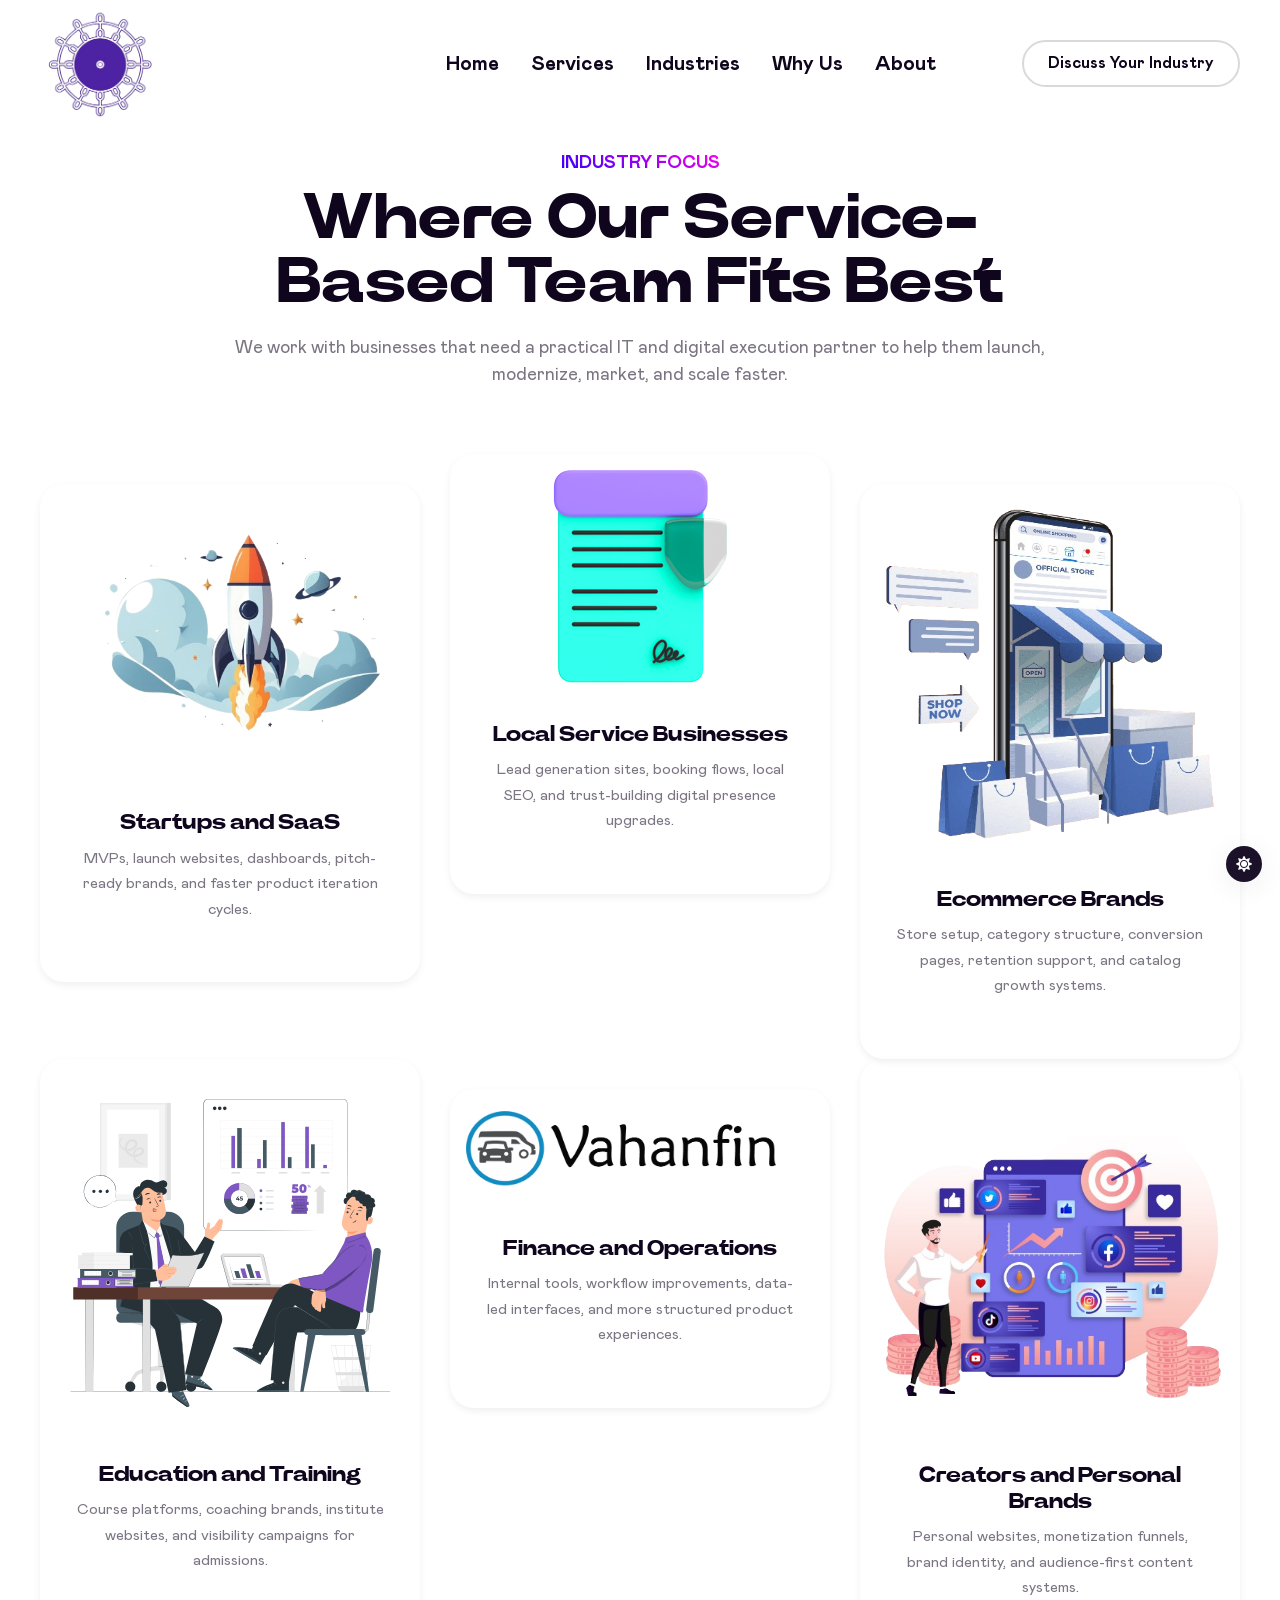
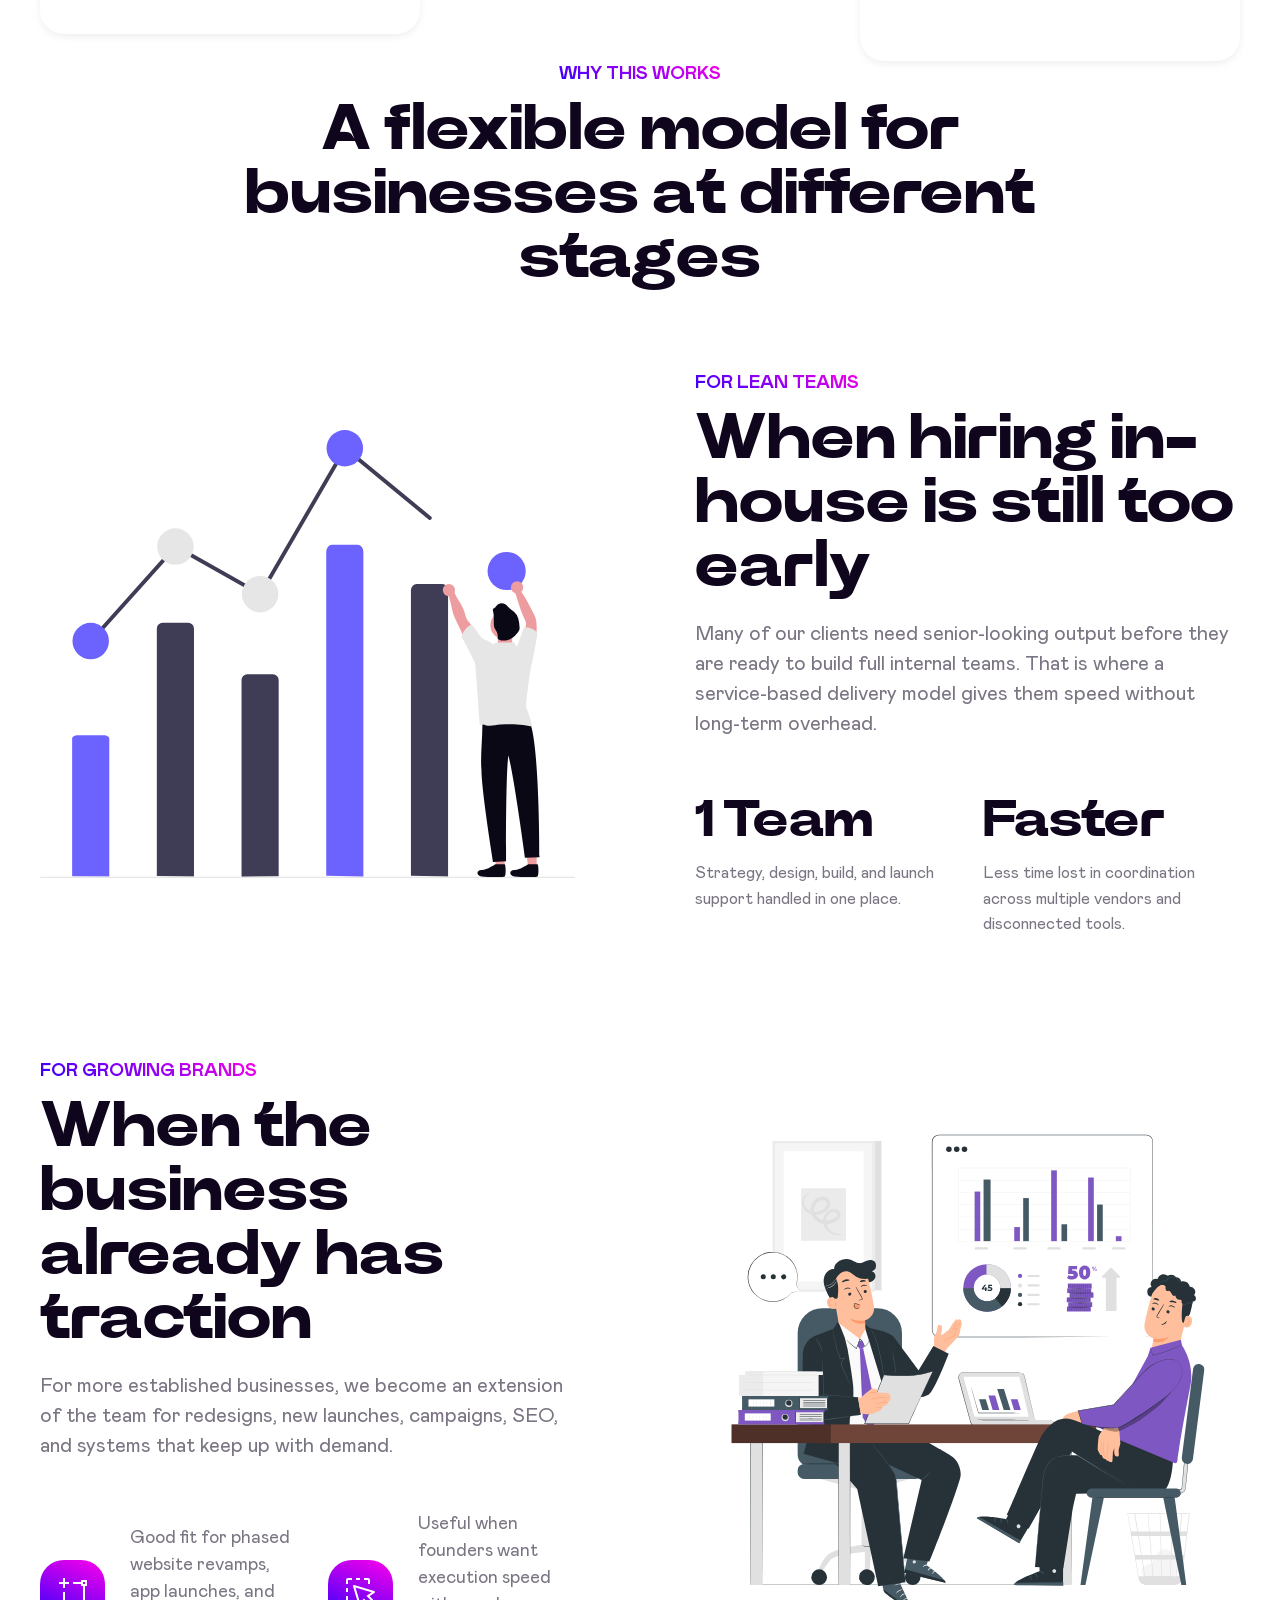
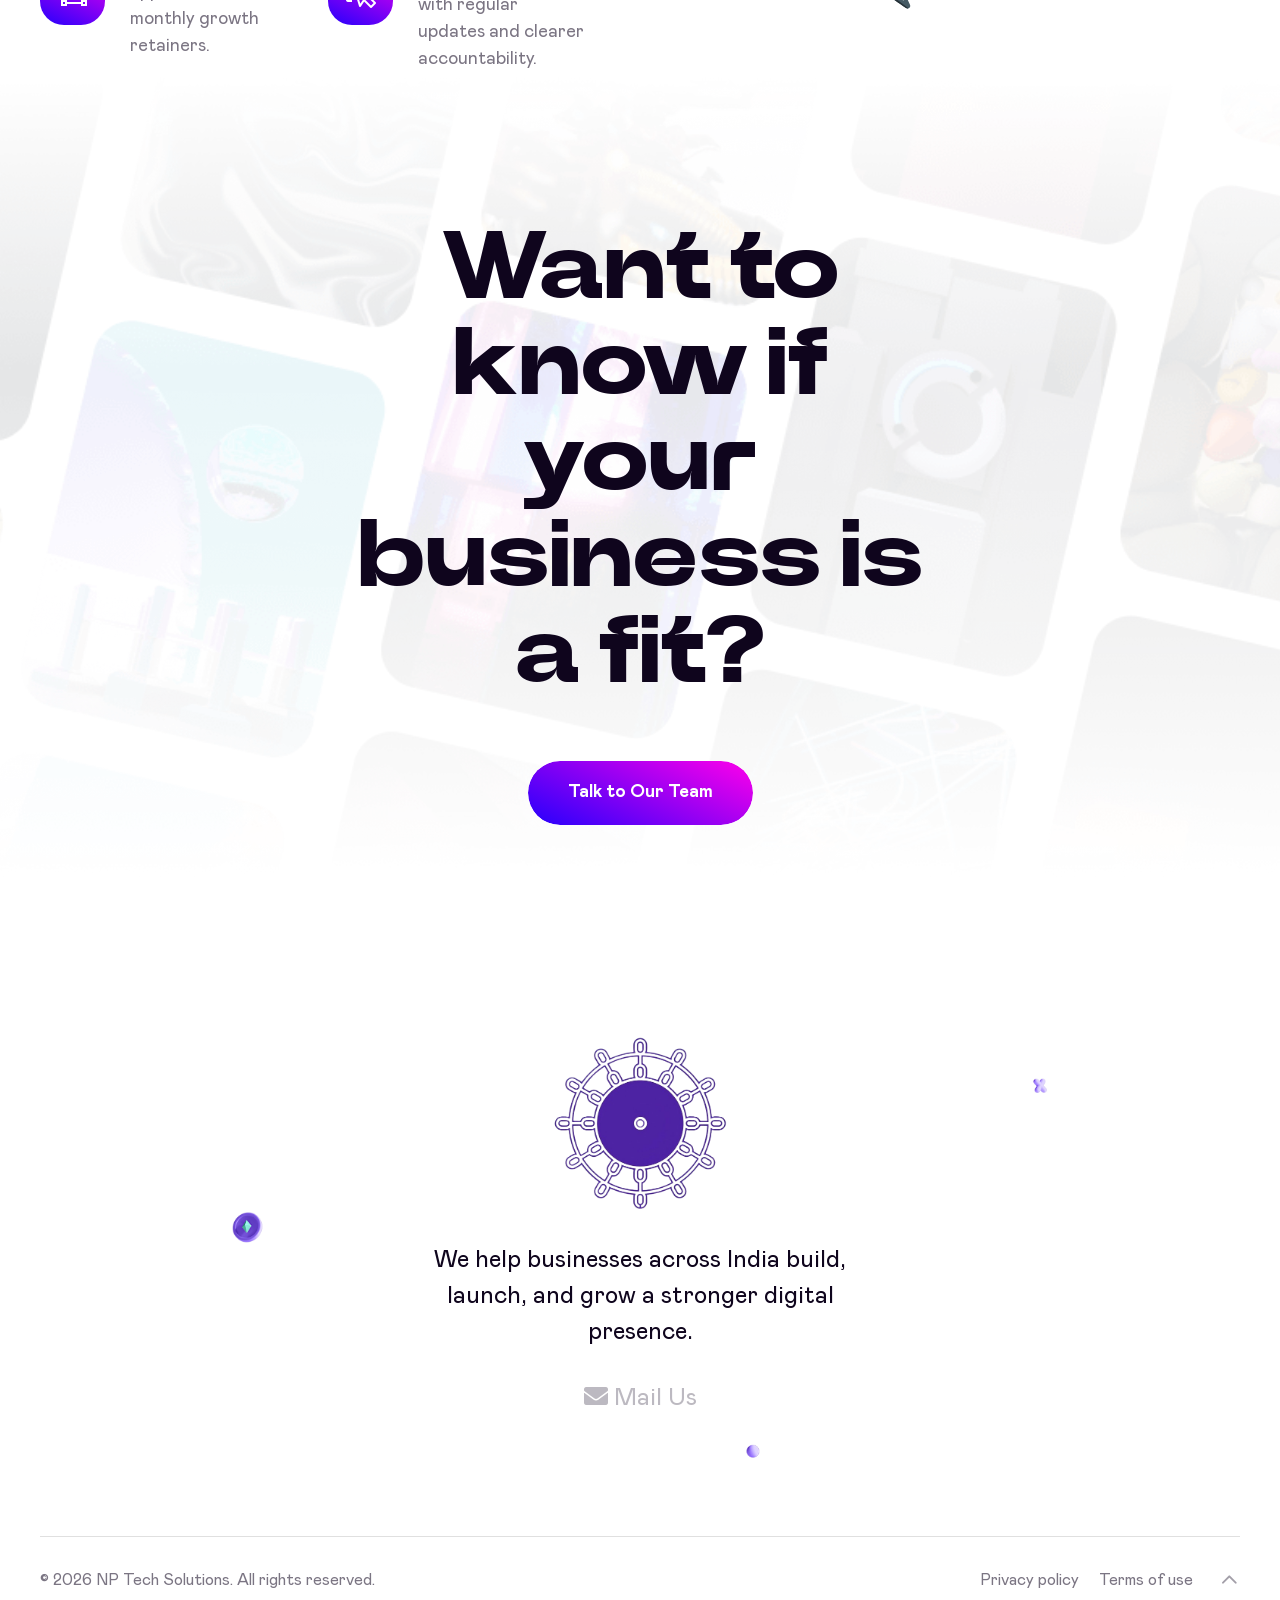
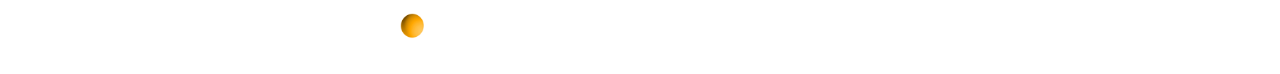
==== industries/index.html @ 2908da0d "updated the website" ====
﻿<!doctype html>
<html lang="en-US">
  <head>
    <meta charset="UTF-8" />
    <meta name="viewport" content="width=device-width, initial-scale=1" />
    <title>Industries | NP Tech Solutions</title>
    <meta
      name="description"
      content="See the industries NP Tech Solutions supports with service-based IT delivery, design, development, and growth execution."
    />
    <link rel="icon" href="/img/icon.png" sizes="32x32" />
    <link
      rel="stylesheet"
      href="/wp-content/themes/nerko/assets/css/nerko-custom84fc.css?ver=6.4.3"
    />
    <link
      rel="stylesheet"
      href="/wp-content/themes/nerko/assets/css/bootstrap.min84fc.css?ver=6.4.3"
    />
    <link
      rel="stylesheet"
      href="/wp-content/themes/nerko/assets/css/animate.min84fc.css?ver=6.4.3"
    />
    <link
      rel="stylesheet"
      href="/wp-content/themes/nerko/assets/css/fontawesome-all.min84fc.css?ver=6.4.3"
    />
    <link
      rel="stylesheet"
      href="/wp-content/themes/nerko/assets/css/swiper-bundle.min84fc.css?ver=6.4.3"
    />
    <link
      rel="stylesheet"
      href="/wp-content/themes/nerko/assets/css/default-icons84fc.css?ver=6.4.3"
    />
    <link
      rel="stylesheet"
      href="/wp-content/themes/nerko/assets/css/unicons84fc.css?ver=6.4.3"
    />
    <link
      rel="stylesheet"
      href="/wp-content/themes/nerko/assets/css/fonts84fc.css?ver=6.4.3"
    />
    <link
      rel="stylesheet"
      href="/wp-content/themes/nerko/assets/css/spacing84fc.css?ver=6.4.3"
    />
    <link
      rel="stylesheet"
      href="/wp-content/themes/nerko/assets/css/nerko-core84fc.css?ver=6.4.3"
    />
    <link
      rel="stylesheet"
      href="/wp-content/themes/nerko/assets/css/nerko-unit84fc.css?ver=6.4.3"
    />
    <link
      rel="stylesheet"
      href="/wp-content/themes/nerko/style84fc.css?ver=6.4.3"
    />
    <link
      rel="stylesheet"
      href="/wp-content/plugins/elementor/assets/css/frontend-lite.min225e.css?ver=3.19.0"
    />
    <style>
      .industry-page .collection__item-content p,
      .industry-page .about__content p,
      .industry-page .section__title .desc {
        color: var(--tg-body-color);
      }
      .industry-page .collection__item-content {
        padding: 22px 20px 24px;
      }
      .industry-page .collection__item-content p {
        margin-top: 10px;
        font-size: 15px;
        line-height: 1.7;
      }
      .industry-page .hero-space {
        padding-top: 150px;
      }
    </style>
    <script src="/wp-includes/js/jquery/jquery.minf43b.js?ver=3.7.1"></script>
    <script src="/wp-includes/js/jquery/jquery-migrate.min5589.js?ver=3.4.1"></script>
  </head>
  <body
    class="industry-page home page-template page-template-elementor_header_footer page page-id-24 wp-custom-logo wp-embed-responsive no-sidebar elementor-default elementor-template-full-width elementor-kit-5 elementor-page elementor-page-24"
  >
    <div class="darkmode-trigger">
      <label class="modeSwitch">
        <input type="checkbox" />
        <span class="icon"></span>
      </label>
    </div>

    <header>
      <div id="sticky-header" class="tg-header__area transparent-header">
        <div class="container">
          <div class="row">
            <div class="col-12">
              <div class="mobile-nav-toggler">
                <i class="flaticon-menu-1"></i>
              </div>
              <div class="tgmenu__wrap">
                <nav class="tgmenu__nav">
                  <div class="logo">
                    <a class="light-logo" href="/index.html"
                      ><img
                        src="/img/nplogo.png"
                        style="max-width: 120px"
                        alt="Logo"
                    /></a>
                    <a class="dark-logo" href="/index.html"
                      ><img
                        src="/img/nplogo.png"
                        style="max-width: 120px"
                        alt="Logo"
                    /></a>
                  </div>
                  <div
                    class="tgmenu__navbar-wrap tgmenu__main-menu d-none d-lg-flex"
                  >
                    <ul class="navigation">
                      <li><a href="/index.html">Home</a></li>
                      <li><a href="/services/">Services</a></li>
                      <li><a href="/industries/">Industries</a></li>
                      <li><a href="/index.html#WhyUs">Why Us</a></li>
                      <li><a href="/index.html#About">About</a></li>

                      <!-- <li><a href="/internships/">Internships</a></li> -->
                    </ul>
                  </div>
                  <div class="tgmenu__action">
                    <ul class="list-wrap">
                      <li class="header-btn">
                        <a
                          class="btn border-btn"
                          href="https://api.whatsapp.com/send?phone=8262078879&text=Hi..Infobuzz%20Technologies"
                          target="_blank"
                          rel="nofollow"
                          >Discuss Your Industry</a
                        >
                      </li>
                    </ul>
                  </div>
                </nav>
              </div>
              <div class="tgmobile__menu">
                <nav class="tgmobile__menu-box">
                  <div class="close-btn"><i class="flaticon-close-1"></i></div>
                  <div class="nav-logo">
                    <a class="light-logo" href="/index.html"
                      ><img
                        src="/img/nplogo.png"
                        style="max-width: 120px"
                        alt="Logo"
                    /></a>
                    <a class="dark-logo" href="/index.html"
                      ><img
                        src="/img/nplogo.png"
                        style="max-width: 120px"
                        alt="Logo"
                    /></a>
                  </div>
                  <div class="tgmobile__menu-outer">
                    <ul class="navigation">
                      <li><a href="/index.html">Home</a></li>
                      <li><a href="/services/">Services</a></li>
                      <li><a href="/industries/">Industries</a></li>
                      <li><a href="/index.html#WhyUs">Why Us</a></li>
                      <li><a href="/index.html#About">About</a></li>
                      <li><a href="/internships/">Internships</a></li>
                    </ul>
                  </div>
                  <div class="social-links">
                    <ul class="clearfix">
                      <li>
                        <a href="mailto:contact@infobuzz.in" target="_blank"
                          ><i class="fa fa-envelope"></i
                        ></a>
                      </li>
                    </ul>
                  </div>
                </nav>
              </div>
              <div class="tgmobile__menu-backdrop"></div>
            </div>
          </div>
        </div>
      </div>
    </header>

    <main class="fix">
      <div class="gradient-position">
        <img
          src="/wp-content/themes/nerko/assets/img/others/gradient-circle.svg"
          style="left: -4%; top: -4%"
          width="500"
          alt="Background Circle"
        />
        <img
          src="/wp-content/themes/nerko/assets/img/others/gradient-circle.svg"
          style="right: -4%; bottom: -4%"
          width="500"
          alt="Background Circle"
        />
      </div>

      <div class="elementor elementor-24 hero-space">
        <section class="collection-area" id="industries-overview">
          <div class="container">
            <div class="row justify-content-center">
              <div class="col-xl-9 col-lg-10">
                <div class="section__title text-center title-mb-65">
                  <span class="sub-title tg-text-gradient">Industry Focus</span>
                  <h2 class="title">Where Our Service-Based Team Fits Best</h2>
                  <p class="desc">
                    We work with businesses that need a practical IT and digital
                    execution partner to help them launch, modernize, market,
                    and scale faster.
                  </p>
                </div>
              </div>
            </div>
            <div class="row collection__items-list">
              <div class="col-lg-4 col-md-6 col-sm-6 col-11">
                <div class="collection__item">
                  <div class="collection__item-thumb">
                    <img src="/img/rocket.png" alt="Startups and SaaS" />
                  </div>
                  <div class="collection__item-content">
                    <h4 class="name">Startups and SaaS</h4>
                    <p>
                      MVPs, launch websites, dashboards, pitch-ready brands, and
                      faster product iteration cycles.
                    </p>
                  </div>
                </div>
              </div>
              <div class="col-lg-4 col-md-6 col-sm-6 col-11">
                <div class="collection__item">
                  <div class="collection__item-thumb">
                    <img
                      src="/img/industry.png"
                      alt="Local Service Businesses"
                    />
                  </div>
                  <div class="collection__item-content">
                    <h4 class="name">Local Service Businesses</h4>
                    <p>
                      Lead generation sites, booking flows, local SEO, and
                      trust-building digital presence upgrades.
                    </p>
                  </div>
                </div>
              </div>
              <div class="col-lg-4 col-md-6 col-sm-6 col-11">
                <div class="collection__item">
                  <div class="collection__item-thumb">
                    <img src="/img/ecom.png" alt="Ecommerce Brands" />
                  </div>
                  <div class="collection__item-content">
                    <h4 class="name">Ecommerce Brands</h4>
                    <p>
                      Store setup, category structure, conversion pages,
                      retention support, and catalog growth systems.
                    </p>
                  </div>
                </div>
              </div>
              <div class="col-lg-4 col-md-6 col-sm-6 col-11">
                <div class="collection__item">
                  <div class="collection__item-thumb">
                    <img src="/img/grow.svg" alt="Education and Training" />
                  </div>
                  <div class="collection__item-content">
                    <h4 class="name">Education and Training</h4>
                    <p>
                      Course platforms, coaching brands, institute websites, and
                      visibility campaigns for admissions.
                    </p>
                  </div>
                </div>
              </div>
              <div class="col-lg-4 col-md-6 col-sm-6 col-11">
                <div class="collection__item">
                  <div class="collection__item-thumb">
                    <img src="/img/vahanfin.png" alt="Finance and Operations" />
                  </div>
                  <div class="collection__item-content">
                    <h4 class="name">Finance and Operations</h4>
                    <p>
                      Internal tools, workflow improvements, data-led
                      interfaces, and more structured product experiences.
                    </p>
                  </div>
                </div>
              </div>
              <div class="col-lg-4 col-md-6 col-sm-6 col-11">
                <div class="collection__item">
                  <div class="collection__item-thumb">
                    <img
                      src="/img/media.png"
                      alt="Creators and Personal Brands"
                    />
                  </div>
                  <div class="collection__item-content">
                    <h4 class="name">Creators and Personal Brands</h4>
                    <p>
                      Personal websites, monetization funnels, brand identity,
                      and audience-first content systems.
                    </p>
                  </div>
                </div>
              </div>
            </div>
          </div>
        </section>

        <section class="about-area">
          <div class="container">
            <div class="row justify-content-center">
              <div class="col-xl-8 col-lg-10">
                <div class="section__title text-center title-mb-80">
                  <span class="sub-title tg-text-gradient">Why This Works</span>
                  <h2 class="title">
                    A flexible model for businesses at different stages
                  </h2>
                </div>
              </div>
            </div>
            <div class="about__row-reverse">
              <div class="row align-items-center">
                <div class="col-lg-6">
                  <div class="about__img">
                    <img src="/img/About.svg" alt="Business support" />
                  </div>
                </div>
                <div class="col-lg-6">
                  <div class="about__content">
                    <div class="section__title text-start">
                      <span class="sub-title tg-text-gradient"
                        >For Lean Teams</span
                      >
                      <h2 class="title">
                        When hiring in-house is still too early
                      </h2>
                    </div>
                    <p>
                      Many of our clients need senior-looking output before they
                      are ready to build full internal teams. That is where a
                      service-based delivery model gives them speed without
                      long-term overhead.
                    </p>
                    <div class="about__facts-list">
                      <div class="about__fact-item">
                        <h3 class="count">1 Team</h3>
                        <p>
                          Strategy, design, build, and launch support handled in
                          one place.
                        </p>
                      </div>
                      <div class="about__fact-item">
                        <h3 class="count">Faster</h3>
                        <p>
                          Less time lost in coordination across multiple vendors
                          and disconnected tools.
                        </p>
                      </div>
                    </div>
                  </div>
                </div>
              </div>
              <div class="row align-items-center">
                <div class="col-lg-6">
                  <div class="about__img">
                    <img src="/img/grow.svg" alt="Growth support" />
                  </div>
                </div>
                <div class="col-lg-6">
                  <div class="about__content">
                    <div class="section__title text-start">
                      <span class="sub-title tg-text-gradient"
                        >For Growing Brands</span
                      >
                      <h2 class="title">
                        When the business already has traction
                      </h2>
                    </div>
                    <p>
                      For more established businesses, we become an extension of
                      the team for redesigns, new launches, campaigns, SEO, and
                      systems that keep up with demand.
                    </p>
                    <div class="about__facts-list">
                      <div class="about__icon-box">
                        <div class="icon">
                          <i class="tp unicon-select-02"></i>
                        </div>
                        <p>
                          Good fit for phased website revamps, app launches, and
                          monthly growth retainers.
                        </p>
                      </div>
                      <div class="about__icon-box">
                        <div class="icon">
                          <i class="tp unicon-select-window"></i>
                        </div>
                        <p>
                          Useful when founders want execution speed with regular
                          updates and clearer accountability.
                        </p>
                      </div>
                    </div>
                  </div>
                </div>
              </div>
            </div>
          </div>
        </section>

        <section class="cta-area">
          <div class="cta-bg" data-background="/img/wide.png"></div>
          <div class="container">
            <div class="row justify-content-center">
              <div class="col-xl-6 col-lg-8">
                <div class="cta__content text-center">
                  <h2 class="title">Want to know if your business is a fit?</h2>
                  <a
                    href="https://api.whatsapp.com/send?phone=8262078879&text=Hi..Infobuzz%20Technologies"
                    target="_blank"
                    rel="nofollow"
                    class="btn gradient-btn"
                    >Talk to Our Team</a
                  >
                </div>
              </div>
            </div>
          </div>
        </section>

        <section
          class="elementor-section elementor-top-section elementor-element elementor-element-a1a4c99 elementor-section-full_width elementor-section-height-default elementor-section-height-default"
          data-id="a1a4c99"
          data-element_type="section"
        >
          <div class="elementor-container elementor-column-gap-no">
            <div
              class="elementor-column elementor-col-100 elementor-top-column elementor-element elementor-element-624e515"
              data-id="624e515"
              data-element_type="column"
            >
              <div class="elementor-widget-wrap elementor-element-populated">
                <div
                  class="elementor-element elementor-element-a77086b elementor-widget elementor-widget-tp-footer"
                  data-id="a77086b"
                  data-element_type="widget"
                  data-widget_type="tp-footer.default"
                >
                  <div class="elementor-widget-container">
                    <footer class="footer-area section-py-80">
                      <div class="container">
                        <div class="footer__wrapper">
                          <img
                            decoding="async"
                            src="/wp-content/uploads/2022/12/ethereum-01-1.png"
                            width="32"
                            alt=""
                            style="top: 32%; left: 16%"
                          /><img
                            decoding="async"
                            src="/wp-content/uploads/2022/12/x-1.png"
                            width="16"
                            alt=""
                            style="top: 8%; right: 16%"
                          /><img
                            decoding="async"
                            src="/wp-content/uploads/2022/12/circle-01-1.png"
                            width="16"
                            alt=""
                            style="bottom: 24%; right: 40%"
                          /><img
                            decoding="async"
                            src="/wp-content/uploads/2022/12/circle-03-1.png"
                            width="24"
                            alt=""
                            style="bottom: -8%; left: 30%"
                          />
                          <div class="row justify-content-center">
                            <div class="col-xl-5 col-lg-7 col-md-9 col-sm-11">
                              <div class="footer__info text-center">
                                <div class="footer-logo">
                                  <a href="/index.html"
                                    ><img
                                      decoding="async"
                                      src="/img/nplogo.png"
                                      width="200"
                                      alt="Logo"
                                  /></a>
                                </div>
                                <p>
                                  We help businesses across India build, launch,
                                  and grow a stronger digital presence.
                                </p>
                                <ul class="list-wrap footer__social">
                                  <li>
                                    <a
                                      href="mailto:contact@infobuzz.in"
                                      target="_blank"
                                      ><i class="fa fa-envelope"></i> Mail Us</a
                                    >
                                  </li>
                                </ul>
                              </div>
                            </div>
                          </div>
                          <div class="copyright__wrapper">
                            <div class="row">
                              <div class="col-md-6">
                                <div class="copyright__text">
                                  <p>
                                    © 2026 NP Tech Solutions. All rights
                                    reserved.
                                  </p>
                                </div>
                              </div>
                              <div class="col-md-6">
                                <div class="copyright__menu">
                                  <ul class="list-wrap">
                                    <li><a href="#">Privacy policy</a></li>
                                    <li><a href="#">Terms of use</a></li>
                                    <li class="backTop">
                                      <a
                                        href="javascript:void(0)"
                                        class="scroll-to-target"
                                        data-target="html"
                                        ><i class="flaticon-arrowhead-up"></i
                                      ></a>
                                    </li>
                                  </ul>
                                </div>
                              </div>
                            </div>
                          </div>
                        </div>
                      </div>
                    </footer>
                  </div>
                </div>
              </div>
            </div>
          </div>
        </section>
      </div>
    </main>

    <script>
      jQuery(document).ready(function ($) {
        $("[data-background]").each(function () {
          $(this).css(
            "background-image",
            "url(" + $(this).attr("data-background") + ")",
          );
        });
        function tg_theme_toggler() {
          $(".modeSwitch").on("change", function () {
            toggleTheme();
          });
          function tg_set_scheme(tg_theme) {
            localStorage.setItem("tg_theme_scheme", tg_theme);
            document.documentElement.setAttribute("tg-theme", tg_theme);
          }
          function toggleTheme() {
            if (localStorage.getItem("tg_theme_scheme") === "dark") {
              tg_set_scheme("light");
            } else {
              tg_set_scheme("dark");
            }
          }
          function tg_init_theme() {
            if (localStorage.getItem("tg_theme_scheme") === "dark") {
              tg_set_scheme("dark");
              document.querySelector(".modeSwitch").checked = true;
            } else {
              tg_set_scheme("light");
              document.querySelector(".modeSwitch").checked = false;
            }
          }
          tg_init_theme();
        }
        if ($(".modeSwitch").length > 0) {
          tg_theme_toggler();
        }
      });
    </script>
    <script src="/wp-content/themes/nerko/assets/js/bootstrap.min84fc.js?ver=6.4.3"></script>
    <script src="/wp-content/themes/nerko/assets/js/swiper-bundle.min84fc.js?ver=6.4.3"></script>
    <script src="/wp-content/themes/nerko/assets/js/anime.min84fc.js?ver=6.4.3"></script>
    <script src="/wp-content/themes/nerko/assets/js/anime-helper84fc.js?ver=6.4.3"></script>
    <script src="/wp-content/themes/nerko/assets/js/anime-helper-defined-timelines84fc.js?ver=6.4.3"></script>
    <script src="/wp-content/themes/nerko/assets/js/jquery.easing84fc.js?ver=6.4.3"></script>
    <script src="/wp-content/themes/nerko/assets/js/main84fc.js?ver=6.4.3"></script>
  </body>
</html>
---- wp-content/themes/nerko/assets/css/nerko-custom84fc.css ----
.search-results .blog-post-item.type-product {
    max-width: 800px;
}
.search-results .blog-post-item.type-product .blog-post-content:not(.blog-details-content) .post-text {
    margin: 0 0;
}
.search-results .blog-post-item.type-product .blog-post-content .post-text p {
    margin: 0 0;
}
.search-results .blog-post-item.type-product .blog-post-content .title {
    margin-bottom: 15px;
}
/* Site-wide wider layout override */
@media (min-width: 1200px) {
    .container,
    .container-lg,
    .container-md,
    .container-sm,
    .container-xl {
        max-width: 1280px;
    }
}
@media (min-width: 1400px) {
    .container,
    .container-lg,
    .container-md,
    .container-sm,
    .container-xl,
    .container-xxl {
        max-width: 1460px;
    }
}
---- wp-content/themes/nerko/assets/css/default-icons84fc.css ----
@font-face {
    font-family: "flaticon_tg_default";
    src: url("../fonts/flat-icon/flaticon_tg_defaultbada.ttf?e3deef4d25a8a816ffcc2046eac5a266") format("truetype"),
url("../fonts/flat-icon/flaticon_tg_defaultbada.woff?e3deef4d25a8a816ffcc2046eac5a266") format("woff"),
url("../fonts/flat-icon/flaticon_tg_defaultbada.woff2?e3deef4d25a8a816ffcc2046eac5a266") format("woff2"),
url("../fonts/flat-icon/flaticon_tg_defaultbada.eot?e3deef4d25a8a816ffcc2046eac5a266#iefix") format("embedded-opentype"),
url("../fonts/flat-icon/flaticon_tg_defaultbada.svg?e3deef4d25a8a816ffcc2046eac5a266#flaticon_tg_default") format("svg");
}

i[class^="flaticon-"]:before, i[class*=" flaticon-"]:before {
    font-family: flaticon_tg_default !important;
    font-style: normal;
    font-weight: normal !important;
    font-variant: normal;
    text-transform: none;
    line-height: 1;
    -webkit-font-smoothing: antialiased;
    -moz-osx-font-smoothing: grayscale;
}
[class*="flaticon-"] {
    display: block;
    line-height: 0;
}

.flaticon-menu:before {
    content: "\f101";
}
.flaticon-menu-1:before {
    content: "\f102";
}
.flaticon-dots-menu:before {
    content: "\f103";
}
.flaticon-menu-2:before {
    content: "\f104";
}
.flaticon-close:before {
    content: "\f105";
}
.flaticon-close-1:before {
    content: "\f106";
}
.flaticon-arrowhead-up:before {
    content: "\f107";
}
.flaticon-arrow-up:before {
    content: "\f108";
}
.flaticon-plus:before {
    content: "\f109";
}
.flaticon-minus-sign:before {
    content: "\f10a";
}
---- wp-content/themes/nerko/assets/css/unicons84fc.css ----
@font-face {
  font-family: 'Unicons';
  src:  url('../fonts/unicons/Unicons6c87.eot?lkolxg');
  src:  url('../fonts/unicons/Unicons6c87.eot?lkolxg#iefix') format('embedded-opentype'),
    url('../fonts/unicons/Unicons6c87.ttf?lkolxg') format('truetype'),
    url('../fonts/unicons/Unicons6c87.woff?lkolxg') format('woff'),
    url('../fonts/unicons/Unicons6c87.svg?lkolxg#Unicons') format('svg');
  font-weight: normal;
  font-style: normal;
  font-display: block;
}

[class^="unicon-"], [class*=" unicon-"] {
  font-family: 'Unicons' !important;
  font-style: normal;
  font-weight: normal;
  font-variant: normal;
  text-transform: none;
  line-height: 1;

  -webkit-font-smoothing: antialiased;
  -moz-osx-font-smoothing: grayscale;
}

.unicon-account:before {
  content: "\e900";
}
.unicon-activity:before {
  content: "\e901";
}
.unicon-add-alt:before {
  content: "\e902";
}
.unicon-add:before {
  content: "\e903";
}
.unicon-airplay-filled:before {
  content: "\e904";
}
.unicon-airplay:before {
  content: "\e905";
}
.unicon-airport-location:before {
  content: "\e906";
}
.unicon-analytics:before {
  content: "\e907";
}
.unicon-api:before {
  content: "\e908";
}
.unicon-archive:before {
  content: "\e909";
}
.unicon-area:before {
  content: "\e90a";
}
.unicon-arrow-down:before {
  content: "\e90b";
}
.unicon-arrow-left:before {
  content: "\e90c";
}
.unicon-arrow-right:before {
  content: "\e90d";
}
.unicon-arrow-up-right:before {
  content: "\e90e";
}
.unicon-arrow-up:before {
  content: "\e90f";
}
.unicon-asleep:before {
  content: "\e910";
}
.unicon-attachment:before {
  content: "\e911";
}
.unicon-audio-console:before {
  content: "\e912";
}
.unicon-augmented-reality:before {
  content: "\e913";
}
.unicon-auto-scroll:before {
  content: "\e914";
}
.unicon-awake:before {
  content: "\e915";
}
.unicon-back-to-top:before {
  content: "\e916";
}
.unicon-bar:before {
  content: "\e917";
}
.unicon-barrier:before {
  content: "\e918";
}
.unicon-bastion-host:before {
  content: "\e919";
}
.unicon-blog:before {
  content: "\e91a";
}
.unicon-book:before {
  content: "\e91b";
}
.unicon-bookmark-add:before {
  content: "\e91c";
}
.unicon-bookmark:before {
  content: "\e91d";
}
.unicon-box:before {
  content: "\e91e";
}
.unicon-brightness-contrast:before {
  content: "\e91f";
}
.unicon-brush-freehand:before {
  content: "\e920";
}
.unicon-building:before {
  content: "\e921";
}
.unicon-calendar:before {
  content: "\e922";
}
.unicon-camera:before {
  content: "\e923";
}
.unicon-carbon:before {
  content: "\e924";
}
.unicon-caret-down:before {
  content: "\e925";
}
.unicon-caret-left:before {
  content: "\e926";
}
.unicon-caret-right:before {
  content: "\e927";
}
.unicon-caret-sort:before {
  content: "\e928";
}
.unicon-caret-up:before {
  content: "\e929";
}
.unicon-carousel-horizontal:before {
  content: "\e92a";
}
.unicon-carousel-vertical:before {
  content: "\e92b";
}
.unicon-categories:before {
  content: "\e92c";
}
.unicon-cd-archive:before {
  content: "\e92d";
}
.unicon-center-circle:before {
  content: "\e92e";
}
.unicon-center-to-fit:before {
  content: "\e92f";
}
.unicon-certificate:before {
  content: "\e930";
}
.unicon-chart-column:before {
  content: "\e931";
}
.unicon-chart-line-data:before {
  content: "\e932";
}
.unicon-chart-pie:before {
  content: "\e933";
}
.unicon-chart-ring:before {
  content: "\e934";
}
.unicon-chart-stacked:before {
  content: "\e935";
}
.unicon-chart-treemap:before {
  content: "\e936";
}
.unicon-chart-venn-diagram:before {
  content: "\e937";
}
.unicon-chat-bot:before {
  content: "\e938";
}
.unicon-chat-launch:before {
  content: "\e939";
}
.unicon-chat:before {
  content: "\e93a";
}
.unicon-checkbox-checked:before {
  content: "\e93b";
}
.unicon-checkbox:before {
  content: "\e93c";
}
.unicon-checkmark-outline:before {
  content: "\e93d";
}
.unicon-checkmark:before {
  content: "\e93e";
}
.unicon-chevron-down:before {
  content: "\e93f";
}
.unicon-chevron-left:before {
  content: "\e940";
}
.unicon-chevron-mini:before {
  content: "\e941";
}
.unicon-chevron-right:before {
  content: "\e942";
}
.unicon-chevron-sort-down:before {
  content: "\e943";
}
.unicon-chevron-sort-up:before {
  content: "\e944";
}
.unicon-chevron-sort:before {
  content: "\e945";
}
.unicon-chevron-up:before {
  content: "\e946";
}
.unicon-circle-dash:before {
  content: "\e947";
}
.unicon-circle-measurement:before {
  content: "\e948";
}
.unicon-clean:before {
  content: "\e949";
}
.unicon-close-outline:before {
  content: "\e94a";
}
.unicon-close:before {
  content: "\e94b";
}
.unicon-cloud-download:before {
  content: "\e94c";
}
.unicon-cloud-lightning:before {
  content: "\e94d";
}
.unicon-cloud-satellite:before {
  content: "\e94e";
}
.unicon-cloud-upload:before {
  content: "\e94f";
}
.unicon-cobb-angle:before {
  content: "\e950";
}
.unicon-code:before {
  content: "\e951";
}
.unicon-collaborate:before {
  content: "\e952";
}
.unicon-collapse-all:before {
  content: "\e953";
}
.unicon-color-palette:before {
  content: "\e954";
}
.unicon-color-switch:before {
  content: "\e955";
}
.unicon-column:before {
  content: "\e956";
}
.unicon-compare:before {
  content: "\e957";
}
.unicon-condition-point:before {
  content: "\e958";
}
.unicon-condition-wait-point:before {
  content: "\e959";
}
.unicon-container-software:before {
  content: "\e95a";
}
.unicon-contour-finding:before {
  content: "\e95b";
}
.unicon-contrast:before {
  content: "\e95c";
}
.unicon-copy-file:before {
  content: "\e95d";
}
.unicon-copy:before {
  content: "\e95e";
}
.unicon-course:before {
  content: "\e95f";
}
.unicon-credentials:before {
  content: "\e960";
}
.unicon-crop:before {
  content: "\e961";
}
.unicon-cube-view:before {
  content: "\e962";
}
.unicon-cube:before {
  content: "\e963";
}
.unicon-currency-dollar:before {
  content: "\e964";
}
.unicon-currency:before {
  content: "\e965";
}
.unicon-cursor-1:before {
  content: "\e966";
}
.unicon-cursor-2:before {
  content: "\e967";
}
.unicon-cursor-alt:before {
  content: "\e968";
}
.unicon-cursor:before {
  content: "\e969";
}
.unicon-curve-auto-colon:before {
  content: "\e96a";
}
.unicon-curve-manual:before {
  content: "\e96b";
}
.unicon-cut-in-half:before {
  content: "\e96c";
}
.unicon-cut:before {
  content: "\e96d";
}
.unicon-dashboard-reference:before {
  content: "\e96e";
}
.unicon-dashboard:before {
  content: "\e96f";
}
.unicon-data-1:before {
  content: "\e970";
}
.unicon-data-base-alt:before {
  content: "\e971";
}
.unicon-data-base:before {
  content: "\e972";
}
.unicon-debug:before {
  content: "\e973";
}
.unicon-delete:before {
  content: "\e974";
}
.unicon-delivery-parcel:before {
  content: "\e975";
}
.unicon-delivery-truck:before {
  content: "\e976";
}
.unicon-delivery:before {
  content: "\e977";
}
.unicon-departure:before {
  content: "\e978";
}
.unicon-devices:before {
  content: "\e979";
}
.unicon-diagram:before {
  content: "\e97a";
}
.unicon-dicom-overlay:before {
  content: "\e97b";
}
.unicon-direct-link:before {
  content: "\e97c";
}
.unicon-direction-right-01:before {
  content: "\e97d";
}
.unicon-direction-straight-right:before {
  content: "\e97e";
}
.unicon-direction-straight:before {
  content: "\e97f";
}
.unicon-document-add:before {
  content: "\e980";
}
.unicon-document-attachment:before {
  content: "\e981";
}
.unicon-document-blank:before {
  content: "\e982";
}
.unicon-document-download:before {
  content: "\e983";
}
.unicon-document:before {
  content: "\e984";
}
.unicon-dot-mark:before {
  content: "\e985";
}
.unicon-down-to-bottom:before {
  content: "\e986";
}
.unicon-download-study:before {
  content: "\e987";
}
.unicon-download:before {
  content: "\e988";
}
.unicon-drag-horizontal:before {
  content: "\e989";
}
.unicon-drag-vertical:before {
  content: "\e98a";
}
.unicon-draggable:before {
  content: "\e98b";
}
.unicon-draw:before {
  content: "\e98c";
}
.unicon-drop-photo-filled:before {
  content: "\e98d";
}
.unicon-drop-photo:before {
  content: "\e98e";
}
.unicon-earth-americas:before {
  content: "\e98f";
}
.unicon-earth-europe-africa:before {
  content: "\e990";
}
.unicon-earth-filled:before {
  content: "\e991";
}
.unicon-earth:before {
  content: "\e992";
}
.unicon-edge-enhancement:before {
  content: "\e993";
}
.unicon-edit-off:before {
  content: "\e994";
}
.unicon-edit:before {
  content: "\e995";
}
.unicon-edt-loop:before {
  content: "\e996";
}
.unicon-email-new:before {
  content: "\e997";
}
.unicon-email:before {
  content: "\e998";
}
.unicon-enterprise:before {
  content: "\e999";
}
.unicon-erase:before {
  content: "\e99a";
}
.unicon-error-outline:before {
  content: "\e99b";
}
.unicon-error:before {
  content: "\e99c";
}
.unicon-event-schedule:before {
  content: "\e99d";
}
.unicon-event:before {
  content: "\e99e";
}
.unicon-events-alt:before {
  content: "\e99f";
}
.unicon-events:before {
  content: "\e9a0";
}
.unicon-explore:before {
  content: "\e9a1";
}
.unicon-export:before {
  content: "\e9a2";
}
.unicon-eyedropper:before {
  content: "\e9a3";
}
.unicon-face-dissatisfied:before {
  content: "\e9a4";
}
.unicon-face-satisfied:before {
  content: "\e9a5";
}
.unicon-fade:before {
  content: "\e9a6";
}
.unicon-favorite-filled:before {
  content: "\e9a7";
}
.unicon-favorite:before {
  content: "\e9a8";
}
.unicon-file-storage:before {
  content: "\e9a9";
}
.unicon-filter-edit:before {
  content: "\e9aa";
}
.unicon-filter:before {
  content: "\e9ab";
}
.unicon-finance:before {
  content: "\e9ac";
}
.unicon-fingerprint-recognition:before {
  content: "\e9ad";
}
.unicon-fire:before {
  content: "\e9ae";
}
.unicon-flag-filled:before {
  content: "\e9af";
}
.unicon-flag:before {
  content: "\e9b0";
}
.unicon-flash-filled:before {
  content: "\e9b1";
}
.unicon-flash:before {
  content: "\e9b2";
}
.unicon-flow-connection:before {
  content: "\e9b3";
}
.unicon-folder-add:before {
  content: "\e9b4";
}
.unicon-folder-shared:before {
  content: "\e9b5";
}
.unicon-folder:before {
  content: "\e9b6";
}
.unicon-folders:before {
  content: "\e9b7";
}
.unicon-forum:before {
  content: "\e9b8";
}
.unicon-game-console:before {
  content: "\e9b9";
}
.unicon-gamification:before {
  content: "\e9ba";
}
.unicon-gift:before {
  content: "\e9bb";
}
.unicon-globe:before {
  content: "\e9bc";
}
.unicon-glyph-caution-inverted:before {
  content: "\e9bd";
}
.unicon-glyph-caution:before {
  content: "\e9be";
}
.unicon-glyph-circle-fill:before {
  content: "\e9bf";
}
.unicon-glyph-square-fill:before {
  content: "\e9c0";
}
.unicon-glyph-undefined:before {
  content: "\e9c1";
}
.unicon-gradient:before {
  content: "\e9c2";
}
.unicon-grid:before {
  content: "\e9c3";
}
.unicon-group-objects-new:before {
  content: "\e9c4";
}
.unicon-group-objects-save:before {
  content: "\e9c5";
}
.unicon-group:before {
  content: "\e9c6";
}
.unicon-growth:before {
  content: "\e9c7";
}
.unicon-gui-management:before {
  content: "\e9c8";
}
.unicon-gui:before {
  content: "\e9c9";
}
.unicon-hashtag:before {
  content: "\e9ca";
}
.unicon-headphones:before {
  content: "\e9cb";
}
.unicon-headset:before {
  content: "\e9cc";
}
.unicon-help-filled:before {
  content: "\e9cd";
}
.unicon-help:before {
  content: "\e9ce";
}
.unicon-hole-filling:before {
  content: "\e9cf";
}
.unicon-home:before {
  content: "\e9d0";
}
.unicon-ibm-cloud-pak-security:before {
  content: "\e9d1";
}
.unicon-iCA-2D:before {
  content: "\e9d2";
}
.unicon-idea:before {
  content: "\e9d3";
}
.unicon-identification:before {
  content: "\e9d4";
}
.unicon-image-copy:before {
  content: "\e9d5";
}
.unicon-image-search-alt:before {
  content: "\e9d6";
}
.unicon-image-search:before {
  content: "\e9d7";
}
.unicon-image:before {
  content: "\e9d8";
}
.unicon-in-progress:before {
  content: "\e9d9";
}
.unicon-incomplete:before {
  content: "\e9da";
}
.unicon-increase-level:before {
  content: "\e9db";
}
.unicon-industry:before {
  content: "\e9dc";
}
.unicon-information-filled:before {
  content: "\e9dd";
}
.unicon-information:before {
  content: "\e9de";
}
.unicon-insert-page:before {
  content: "\e9df";
}
.unicon-insert-syntax:before {
  content: "\e9e0";
}
.unicon-integration:before {
  content: "\e9e1";
}
.unicon-interactive-segmentation-cursor:before {
  content: "\e9e2";
}
.unicon-intersect:before {
  content: "\e9e3";
}
.unicon-inventory-management:before {
  content: "\e9e4";
}
.unicon-keyboard:before {
  content: "\e9e5";
}
.unicon-language:before {
  content: "\e9e6";
}
.unicon-laptop:before {
  content: "\e9e7";
}
.unicon-lasso-polygon:before {
  content: "\e9e8";
}
.unicon-lasso:before {
  content: "\e9e9";
}
.unicon-launch-study-1:before {
  content: "\e9ea";
}
.unicon-launch-study-2:before {
  content: "\e9eb";
}
.unicon-launch:before {
  content: "\e9ec";
}
.unicon-layers:before {
  content: "\e9ed";
}
.unicon-legend:before {
  content: "\e9ee";
}
.unicon-license-draft:before {
  content: "\e9ef";
}
.unicon-lifesaver:before {
  content: "\e9f0";
}
.unicon-light-filled:before {
  content: "\e9f1";
}
.unicon-light:before {
  content: "\e9f2";
}
.unicon-lightning:before {
  content: "\e9f3";
}
.unicon-link:before {
  content: "\e9f4";
}
.unicon-list-boxes:before {
  content: "\e9f5";
}
.unicon-list-bulleted:before {
  content: "\e9f6";
}
.unicon-list-checked:before {
  content: "\e9f7";
}
.unicon-list-dropdown:before {
  content: "\e9f8";
}
.unicon-list-numbered:before {
  content: "\e9f9";
}
.unicon-list:before {
  content: "\e9fa";
}
.unicon-location-current:before {
  content: "\e9fb";
}
.unicon-location:before {
  content: "\e9fc";
}
.unicon-locked:before {
  content: "\e9fd";
}
.unicon-login:before {
  content: "\e9fe";
}
.unicon-logo-delicious:before {
  content: "\e9ff";
}
.unicon-logo-digg:before {
  content: "\ea00";
}
.unicon-logo-discord:before {
  content: "\ea01";
}
.unicon-logo-facebook:before {
  content: "\ea02";
}
.unicon-logo-flickr:before {
  content: "\ea03";
}
.unicon-logo-github:before {
  content: "\ea04";
}
.unicon-logo-google:before {
  content: "\ea05";
}
.unicon-logo-instagram:before {
  content: "\ea06";
}
.unicon-logo-linkedin:before {
  content: "\ea07";
}
.unicon-logo-livestream:before {
  content: "\ea08";
}
.unicon-logo-medium:before {
  content: "\ea09";
}
.unicon-logo-pinterest:before {
  content: "\ea0a";
}
.unicon-logo-quora:before {
  content: "\ea0b";
}
.unicon-logo-skype:before {
  content: "\ea0c";
}
.unicon-logo-slack:before {
  content: "\ea0d";
}
.unicon-logo-snapchat:before {
  content: "\ea0e";
}
.unicon-logo-stumbleupon:before {
  content: "\ea0f";
}
.unicon-logo-tumblr:before {
  content: "\ea10";
}
.unicon-logo-twitter:before {
  content: "\ea11";
}
.unicon-logo-vmware:before {
  content: "\ea12";
}
.unicon-logo-xing:before {
  content: "\ea13";
}
.unicon-logo-youtube:before {
  content: "\ea14";
}
.unicon-logout:before {
  content: "\ea15";
}
.unicon-mac-command:before {
  content: "\ea16";
}
.unicon-mac-option:before {
  content: "\ea17";
}
.unicon-mac-shift:before {
  content: "\ea18";
}
.unicon-machine-learning:before {
  content: "\ea19";
}
.unicon-magic-wand-filled:before {
  content: "\ea1a";
}
.unicon-magic-wand:before {
  content: "\ea1b";
}
.unicon-magnify:before {
  content: "\ea1c";
}
.unicon-manage-protection:before {
  content: "\ea1d";
}
.unicon-map-center:before {
  content: "\ea1e";
}
.unicon-map-identify:before {
  content: "\ea1f";
}
.unicon-map:before {
  content: "\ea20";
}
.unicon-maximize:before {
  content: "\ea21";
}
.unicon-media-cast:before {
  content: "\ea22";
}
.unicon-media-library:before {
  content: "\ea23";
}
.unicon-menu:before {
  content: "\ea24";
}
.unicon-meter-alt:before {
  content: "\ea25";
}
.unicon-meter:before {
  content: "\ea26";
}
.unicon-microphone-filled:before {
  content: "\ea27";
}
.unicon-microphone:before {
  content: "\ea28";
}
.unicon-microscope:before {
  content: "\ea29";
}
.unicon-migrate-alt:before {
  content: "\ea2a";
}
.unicon-military-camp:before {
  content: "\ea2b";
}
.unicon-minimize:before {
  content: "\ea2c";
}
.unicon-misuse-alt:before {
  content: "\ea2d";
}
.unicon-misuse-outline:before {
  content: "\ea2e";
}
.unicon-misuse:before {
  content: "\ea2f";
}
.unicon-mobile-add:before {
  content: "\ea30";
}
.unicon-mobile:before {
  content: "\ea31";
}
.unicon-model-alt:before {
  content: "\ea32";
}
.unicon-model:before {
  content: "\ea33";
}
.unicon-money:before {
  content: "\ea34";
}
.unicon-move:before {
  content: "\ea35";
}
.unicon-mpr-toggle:before {
  content: "\ea36";
}
.unicon-music:before {
  content: "\ea37";
}
.unicon-name-space:before {
  content: "\ea38";
}
.unicon-navaid-military:before {
  content: "\ea39";
}
.unicon-new-tab:before {
  content: "\ea3a";
}
.unicon-nominal:before {
  content: "\ea3b";
}
.unicon-not-available:before {
  content: "\ea3c";
}
.unicon-notebook-reference:before {
  content: "\ea3d";
}
.unicon-notebook:before {
  content: "\ea3e";
}
.unicon-notification-filled:before {
  content: "\ea3f";
}
.unicon-notification-new:before {
  content: "\ea40";
}
.unicon-notification:before {
  content: "\ea41";
}
.unicon-opacity:before {
  content: "\ea42";
}
.unicon-open-panel-left:before {
  content: "\ea43";
}
.unicon-open-panel-top:before {
  content: "\ea44";
}
.unicon-ordinal:before {
  content: "\ea45";
}
.unicon-overflow-menu-horizontal:before {
  content: "\ea46";
}
.unicon-overflow-menu-vertical:before {
  content: "\ea47";
}
.unicon-overlay:before {
  content: "\ea48";
}
.unicon-package:before {
  content: "\ea49";
}
.unicon-page-break:before {
  content: "\ea4a";
}
.unicon-paint-brush-alt:before {
  content: "\ea4b";
}
.unicon-paint-brush:before {
  content: "\ea4c";
}
.unicon-pan-horizontal:before {
  content: "\ea4d";
}
.unicon-pan-vertical:before {
  content: "\ea4e";
}
.unicon-panel-expansion:before {
  content: "\ea4f";
}
.unicon-partnership:before {
  content: "\ea50";
}
.unicon-password:before {
  content: "\ea51";
}
.unicon-pause:before {
  content: "\ea52";
}
.unicon-pedestrian-child:before {
  content: "\ea53";
}
.unicon-pedestrian-family:before {
  content: "\ea54";
}
.unicon-pen-fountain:before {
  content: "\ea55";
}
.unicon-pen:before {
  content: "\ea56";
}
.unicon-pending:before {
  content: "\ea57";
}
.unicon-percentage-filled:before {
  content: "\ea58";
}
.unicon-percentage:before {
  content: "\ea59";
}
.unicon-phone-ip:before {
  content: "\ea5a";
}
.unicon-phone:before {
  content: "\ea5b";
}
.unicon-piggy-bank-slot:before {
  content: "\ea5c";
}
.unicon-piggy-bank:before {
  content: "\ea5d";
}
.unicon-pin-filled:before {
  content: "\ea5e";
}
.unicon-pin:before {
  content: "\ea5f";
}
.unicon-plane:before {
  content: "\ea60";
}
.unicon-play-filled-alt:before {
  content: "\ea61";
}
.unicon-play-filled:before {
  content: "\ea62";
}
.unicon-play-outline:before {
  content: "\ea63";
}
.unicon-play:before {
  content: "\ea64";
}
.unicon-playlist:before {
  content: "\ea65";
}
.unicon-policy:before {
  content: "\ea66";
}
.unicon-popup:before {
  content: "\ea67";
}
.unicon-portfolio:before {
  content: "\ea68";
}
.unicon-power:before {
  content: "\ea69";
}
.unicon-presentation-file:before {
  content: "\ea6a";
}
.unicon-printer:before {
  content: "\ea6b";
}
.unicon-product:before {
  content: "\ea6c";
}
.unicon-progress-bar:before {
  content: "\ea6d";
}
.unicon-purchase:before {
  content: "\ea6e";
}
.unicon-query:before {
  content: "\ea6f";
}
.unicon-quotes:before {
  content: "\ea70";
}
.unicon-radio-button-checked:before {
  content: "\ea71";
}
.unicon-radio-button:before {
  content: "\ea72";
}
.unicon-rain-drop:before {
  content: "\ea73";
}
.unicon-receipt:before {
  content: "\ea74";
}
.unicon-recently-viewed:before {
  content: "\ea75";
}
.unicon-recommend:before {
  content: "\ea76";
}
.unicon-recording-filled-alt:before {
  content: "\ea77";
}
.unicon-recording-filled:before {
  content: "\ea78";
}
.unicon-recording:before {
  content: "\ea79";
}
.unicon-redo:before {
  content: "\ea7a";
}
.unicon-registration:before {
  content: "\ea7b";
}
.unicon-reminder:before {
  content: "\ea7c";
}
.unicon-renew:before {
  content: "\ea7d";
}
.unicon-repeat:before {
  content: "\ea7e";
}
.unicon-reply-all:before {
  content: "\ea7f";
}
.unicon-reply:before {
  content: "\ea80";
}
.unicon-report-data:before {
  content: "\ea81";
}
.unicon-report:before {
  content: "\ea82";
}
.unicon-request-quote:before {
  content: "\ea83";
}
.unicon-reset-alt:before {
  content: "\ea84";
}
.unicon-reset:before {
  content: "\ea85";
}
.unicon-restart:before {
  content: "\ea86";
}
.unicon-result:before {
  content: "\ea87";
}
.unicon-roadmap:before {
  content: "\ea88";
}
.unicon-rocket:before {
  content: "\ea89";
}
.unicon-rotate-180:before {
  content: "\ea8a";
}
.unicon-rotate-360:before {
  content: "\ea8b";
}
.unicon-row:before {
  content: "\ea8c";
}
.unicon-rss:before {
  content: "\ea8d";
}
.unicon-rule:before {
  content: "\ea8e";
}
.unicon-ruler-alt:before {
  content: "\ea8f";
}
.unicon-ruler:before {
  content: "\ea90";
}
.unicon-run:before {
  content: "\ea91";
}
.unicon-save:before {
  content: "\ea92";
}
.unicon-scale:before {
  content: "\ea93";
}
.unicon-scales:before {
  content: "\ea94";
}
.unicon-scalpel-cursor:before {
  content: "\ea95";
}
.unicon-scalpel-lasso:before {
  content: "\ea96";
}
.unicon-scalpel:before {
  content: "\ea97";
}
.unicon-scan:before {
  content: "\ea98";
}
.unicon-screen:before {
  content: "\ea99";
}
.unicon-script:before {
  content: "\ea9a";
}
.unicon-search-locate:before {
  content: "\ea9b";
}
.unicon-search:before {
  content: "\ea9c";
}
.unicon-security:before {
  content: "\ea9d";
}
.unicon-select-01:before {
  content: "\ea9e";
}
.unicon-select-02:before {
  content: "\ea9f";
}
.unicon-select-window:before {
  content: "\eaa0";
}
.unicon-send-alt-filled:before {
  content: "\eaa1";
}
.unicon-send-alt:before {
  content: "\eaa2";
}
.unicon-send-filled:before {
  content: "\eaa3";
}
.unicon-send-to-back:before {
  content: "\eaa4";
}
.unicon-send:before {
  content: "\eaa5";
}
.unicon-server-time:before {
  content: "\eaa6";
}
.unicon-settings-adjust:before {
  content: "\eaa7";
}
.unicon-settings:before {
  content: "\eaa8";
}
.unicon-shape-except:before {
  content: "\eaa9";
}
.unicon-share:before {
  content: "\eaaa";
}
.unicon-shopping-bag:before {
  content: "\eaab";
}
.unicon-shopping-cart:before {
  content: "\eaac";
}
.unicon-shopping-catalog:before {
  content: "\eaad";
}
.unicon-shrink-screen:before {
  content: "\eaae";
}
.unicon-shuffle:before {
  content: "\eaaf";
}
.unicon-signal-strength:before {
  content: "\eab0";
}
.unicon-skill-level:before {
  content: "\eab1";
}
.unicon-smoothing-cursor:before {
  content: "\eab2";
}
.unicon-smoothing:before {
  content: "\eab3";
}
.unicon-soccer:before {
  content: "\eab4";
}
.unicon-software:before {
  content: "\eab5";
}
.unicon-spell-check:before {
  content: "\eab6";
}
.unicon-split-discard:before {
  content: "\eab7";
}
.unicon-split-screen:before {
  content: "\eab8";
}
.unicon-split:before {
  content: "\eab9";
}
.unicon-spray-paint:before {
  content: "\eaba";
}
.unicon-stacked-scrolling-1:before {
  content: "\eabb";
}
.unicon-stamp:before {
  content: "\eabc";
}
.unicon-star-filled:before {
  content: "\eabd";
}
.unicon-star:before {
  content: "\eabe";
}
.unicon-stay-inside:before {
  content: "\eabf";
}
.unicon-stop-filled-alt:before {
  content: "\eac0";
}
.unicon-stop:before {
  content: "\eac1";
}
.unicon-store:before {
  content: "\eac2";
}
.unicon-string-integer:before {
  content: "\eac3";
}
.unicon-string-text:before {
  content: "\eac4";
}
.unicon-sub-volume:before {
  content: "\eac5";
}
.unicon-subtract-alt:before {
  content: "\eac6";
}
.unicon-subtract:before {
  content: "\eac7";
}
.unicon-table:before {
  content: "\eac8";
}
.unicon-tablet:before {
  content: "\eac9";
}
.unicon-tag-group:before {
  content: "\eaca";
}
.unicon-tag:before {
  content: "\eacb";
}
.unicon-task-add:before {
  content: "\eacc";
}
.unicon-task-approved:before {
  content: "\eacd";
}
.unicon-task-view:before {
  content: "\eace";
}
.unicon-task:before {
  content: "\eacf";
}
.unicon-template:before {
  content: "\ead0";
}
.unicon-term:before {
  content: "\ead1";
}
.unicon-terminal:before {
  content: "\ead2";
}
.unicon-text-annotation-toggle:before {
  content: "\ead3";
}
.unicon-text-bold:before {
  content: "\ead4";
}
.unicon-text-color:before {
  content: "\ead5";
}
.unicon-text-creation:before {
  content: "\ead6";
}
.unicon-text-fill:before {
  content: "\ead7";
}
.unicon-text-font:before {
  content: "\ead8";
}
.unicon-text-line-spacing:before {
  content: "\ead9";
}
.unicon-text-mining-applier:before {
  content: "\eada";
}
.unicon-text-mining:before {
  content: "\eadb";
}
.unicon-text-underline:before {
  content: "\eadc";
}
.unicon-theater:before {
  content: "\eadd";
}
.unicon-thumbnail-1:before {
  content: "\eade";
}
.unicon-thumbnail-2:before {
  content: "\eadf";
}
.unicon-thumbs-down:before {
  content: "\eae0";
}
.unicon-thumbs-up:before {
  content: "\eae1";
}
.unicon-ticket:before {
  content: "\eae2";
}
.unicon-time:before {
  content: "\eae3";
}
.unicon-tool-box:before {
  content: "\eae4";
}
.unicon-tools-alt:before {
  content: "\eae5";
}
.unicon-tools:before {
  content: "\eae6";
}
.unicon-touch-1:before {
  content: "\eae7";
}
.unicon-touch-interaction:before {
  content: "\eae8";
}
.unicon-translate:before {
  content: "\eae9";
}
.unicon-trash-can:before {
  content: "\eaea";
}
.unicon-trophy:before {
  content: "\eaeb";
}
.unicon-types:before {
  content: "\eaec";
}
.unicon-umbrella:before {
  content: "\eaed";
}
.unicon-unlink:before {
  content: "\eaee";
}
.unicon-unlocked:before {
  content: "\eaef";
}
.unicon-upload:before {
  content: "\eaf0";
}
.unicon-user-avatar-filled-alt:before {
  content: "\eaf1";
}
.unicon-user-avatar-filled:before {
  content: "\eaf2";
}
.unicon-user-avatar:before {
  content: "\eaf3";
}
.unicon-user-multiple:before {
  content: "\eaf4";
}
.unicon-user:before {
  content: "\eaf5";
}
.unicon-uv-index:before {
  content: "\eaf6";
}
.unicon-video-add:before {
  content: "\eaf7";
}
.unicon-video-chat:before {
  content: "\eaf8";
}
.unicon-video:before {
  content: "\eaf9";
}
.unicon-view-filled:before {
  content: "\eafa";
}
.unicon-view-mode-1:before {
  content: "\eafb";
}
.unicon-view-mode-2:before {
  content: "\eafc";
}
.unicon-view-next:before {
  content: "\eafd";
}
.unicon-view-off:before {
  content: "\eafe";
}
.unicon-view:before {
  content: "\eaff";
}
.unicon-virtual-column-key:before {
  content: "\eb00";
}
.unicon-virtual-private-cloud-alt:before {
  content: "\eb01";
}
.unicon-visual-recognition:before {
  content: "\eb02";
}
.unicon-volume-block-storage:before {
  content: "\eb03";
}
.unicon-volume-up:before {
  content: "\eb04";
}
.unicon-wallet:before {
  content: "\eb05";
}
.unicon-warning-alt-filled:before {
  content: "\eb06";
}
.unicon-warning-alt:before {
  content: "\eb07";
}
.unicon-warning-filled:before {
  content: "\eb08";
}
.unicon-warning:before {
  content: "\eb09";
}
.unicon-wheat:before {
  content: "\eb0a";
}
.unicon-wifi:before {
  content: "\eb0b";
}
.unicon-wikis:before {
  content: "\eb0c";
}
.unicon-word-cloud:before {
  content: "\eb0d";
}
.unicon-workspace:before {
  content: "\eb0e";
}
.unicon-zoom-area:before {
  content: "\eb0f";
}
.unicon-zoom-in-area:before {
  content: "\eb10";
}
.unicon-zoom-in:before {
  content: "\eb11";
}
.unicon-zoom-out-area:before {
  content: "\eb12";
}
.unicon-zoom-out:before {
  content: "\eb13";
}
.unicon-zoom-reset:before {
  content: "\eb14";
}
---- wp-content/themes/nerko/assets/css/fonts84fc.css ----
/* Import: Power Grotesk */
@font-face {
    font-family: "Power Grotesk";
    src: local("Power Grotesk UltraBold"),
         url('../fonts/power-grotesk/PowerGrotesk-UltraBold.woff2'),
         url('../fonts/power-grotesk/PowerGrotesk-UltraBold.woff');
    font-weight: 700;
    text-rendering: optimizeLegibility;
    font-display: swap;
}

/* Import: Mabry Pro */
@font-face {
    font-family: "Mabry Pro";
    src: local("Mabry Pro Regular"),
         url('../fonts/mabry-pro/MabryPro-Regular.woff2'),
         url('../fonts/mabry-pro/MabryPro-Regular.woff');
    font-weight: 400;
    text-rendering: optimizeLegibility;
    font-display: swap;
}
@font-face {
    font-family: "Mabry Pro";
    src: local("Mabry Pro Bold"),
         url('../fonts/mabry-pro/MabryPro-Bold.woff2'),
         url('../fonts/mabry-pro/MabryPro-Bold.woff');
    font-weight: 700;
    text-rendering: optimizeLegibility;
    font-display: swap;
}
---- wp-content/themes/nerko/assets/css/spacing84fc.css ----
.mt-5{margin-top:5px}.mt-10{margin-top:10px}.mt-15{margin-top:15px}.mt-20{margin-top:20px}.mt-25{margin-top:25px}.mt-30{margin-top:30px}.mt-35{margin-top:35px}.mt-40{margin-top:40px}.mt-45{margin-top:45px}.mt-50{margin-top:50px}.mt-55{margin-top:55px}.mt-60{margin-top:60px}.mt-65{margin-top:65px}.mt-70{margin-top:70px}.mt-75{margin-top:75px}.mt-80{margin-top:80px}.mt-85{margin-top:85px}.mt-90{margin-top:90px}.mt-95{margin-top:95px}.mt-100{margin-top:100px}.mt-105{margin-top:105px}.mt-110{margin-top:110px}.mt-115{margin-top:115px}.mt-120{margin-top:120px}.mt-125{margin-top:125px}.mt-130{margin-top:130px}.mt-135{margin-top:135px}.mt-140{margin-top:140px}.mt-145{margin-top:145px}.mt-150{margin-top:150px}.mt-155{margin-top:155px}.mt-160{margin-top:160px}.mt-165{margin-top:165px}.mt-170{margin-top:170px}.mt-175{margin-top:175px}.mt-180{margin-top:180px}.mt-185{margin-top:185px}.mt-190{margin-top:190px}.mt-195{margin-top:195px}.mt-200{margin-top:200px}.mt-205{margin-top:205px}.mt-210{margin-top:210px}.mt-215{margin-top:215px}.mt-220{margin-top:220px}.mt-225{margin-top:225px}.mt-230{margin-top:230px}.mt-235{margin-top:235px}.mt-240{margin-top:240px}.mt-245{margin-top:245px}.mt-250{margin-top:250px}.mb-5{margin-bottom:5px}.mb-10{margin-bottom:10px}.mb-15{margin-bottom:15px}.mb-20{margin-bottom:20px}.mb-25{margin-bottom:25px}.mb-30{margin-bottom:30px}.mb-35{margin-bottom:35px}.mb-40{margin-bottom:40px}.mb-45{margin-bottom:45px}.mb-50{margin-bottom:50px}.mb-55{margin-bottom:55px}.mb-60{margin-bottom:60px}.mb-65{margin-bottom:65px}.mb-70{margin-bottom:70px}.mb-75{margin-bottom:75px}.mb-80{margin-bottom:80px}.mb-85{margin-bottom:85px}.mb-90{margin-bottom:90px}.mb-95{margin-bottom:95px}.mb-100{margin-bottom:100px}.mb-105{margin-bottom:105px}.mb-110{margin-bottom:110px}.mb-115{margin-bottom:115px}.mb-120{margin-bottom:120px}.mb-125{margin-bottom:125px}.mb-130{margin-bottom:130px}.mb-135{margin-bottom:135px}.mb-140{margin-bottom:140px}.mb-145{margin-bottom:145px}.mb-150{margin-bottom:150px}.mb-155{margin-bottom:155px}.mb-160{margin-bottom:160px}.mb-165{margin-bottom:165px}.mb-170{margin-bottom:170px}.mb-175{margin-bottom:175px}.mb-180{margin-bottom:180px}.mb-185{margin-bottom:185px}.mb-190{margin-bottom:190px}.mb-195{margin-bottom:195px}.mb-200{margin-bottom:200px}.mb-205{margin-bottom:205px}.mb-210{margin-bottom:210px}.mb-215{margin-bottom:215px}.mb-220{margin-bottom:220px}.mb-225{margin-bottom:225px}.mb-230{margin-bottom:230px}.mb-235{margin-bottom:235px}.mb-240{margin-bottom:240px}.mb-245{margin-bottom:245px}.mb-250{margin-bottom:250px}.pt-5{padding-top:5px}.pt-10{padding-top:10px}.pt-15{padding-top:15px}.pt-20{padding-top:20px}.pt-25{padding-top:25px}.pt-30{padding-top:30px}.pt-35{padding-top:35px}.pt-40{padding-top:40px}.pt-45{padding-top:45px}.pt-50{padding-top:50px}.pt-55{padding-top:55px}.pt-60{padding-top:60px}.pt-65{padding-top:65px}.pt-70{padding-top:70px}.pt-75{padding-top:75px}.pt-80{padding-top:80px}.pt-85{padding-top:85px}.pt-90{padding-top:90px}.pt-95{padding-top:95px}.pt-100{padding-top:100px}.pt-105{padding-top:105px}.pt-110{padding-top:110px}.pt-115{padding-top:115px}.pt-120{padding-top:120px}.pt-125{padding-top:125px}.pt-130{padding-top:130px}.pt-135{padding-top:135px}.pt-140{padding-top:140px}.pt-145{padding-top:145px}.pt-150{padding-top:150px}.pt-155{padding-top:155px}.pt-160{padding-top:160px}.pt-165{padding-top:165px}.pt-170{padding-top:170px}.pt-175{padding-top:175px}.pt-180{padding-top:180px}.pt-185{padding-top:185px}.pt-190{padding-top:190px}.pt-195{padding-top:195px}.pt-200{padding-top:200px}.pt-205{padding-top:205px}.pt-210{padding-top:210px}.pt-215{padding-top:215px}.pt-220{padding-top:220px}.pt-225{padding-top:225px}.pt-230{padding-top:230px}.pt-235{padding-top:235px}.pt-240{padding-top:240px}.pt-245{padding-top:245px}.pt-250{padding-top:250px}.pb-5{padding-bottom:5px}.pb-10{padding-bottom:10px}.pb-15{padding-bottom:15px}.pb-20{padding-bottom:20px}.pb-25{padding-bottom:25px}.pb-30{padding-bottom:30px}.pb-35{padding-bottom:35px}.pb-40{padding-bottom:40px}.pb-45{padding-bottom:45px}.pb-50{padding-bottom:50px}.pb-55{padding-bottom:55px}.pb-60{padding-bottom:60px}.pb-65{padding-bottom:65px}.pb-70{padding-bottom:70px}.pb-75{padding-bottom:75px}.pb-80{padding-bottom:80px}.pb-85{padding-bottom:85px}.pb-90{padding-bottom:90px}.pb-95{padding-bottom:95px}.pb-100{padding-bottom:100px}.pb-105{padding-bottom:105px}.pb-110{padding-bottom:110px}.pb-115{padding-bottom:115px}.pb-120{padding-bottom:120px}.pb-125{padding-bottom:125px}.pb-130{padding-bottom:130px}.pb-135{padding-bottom:135px}.pb-140{padding-bottom:140px}.pb-145{padding-bottom:145px}.pb-150{padding-bottom:150px}.pb-155{padding-bottom:155px}.pb-160{padding-bottom:160px}.pb-165{padding-bottom:165px}.pb-170{padding-bottom:170px}.pb-175{padding-bottom:175px}.pb-180{padding-bottom:180px}.pb-185{padding-bottom:185px}.pb-190{padding-bottom:190px}.pb-195{padding-bottom:195px}.pb-200{padding-bottom:200px}.pb-205{padding-bottom:205px}.pb-210{padding-bottom:210px}.pb-215{padding-bottom:215px}.pb-220{padding-bottom:220px}.pb-225{padding-bottom:225px}.pb-230{padding-bottom:230px}.pb-235{padding-bottom:235px}.pb-240{padding-bottom:240px}.pb-245{padding-bottom:245px}.pb-250{padding-bottom:250px}
---- wp-content/themes/nerko/assets/css/nerko-core84fc.css ----
:root {
  --tg-body-font-family: 'Mabry Pro';
  --tg-heading-font-family: 'Power Grotesk';
  --tg-fa-icon-font-family: "Font Awesome 5 Free";
  --tg-ui-icon-font-family: "Unicons";
  --tg-body-font-size: 18px;
  --tg-body-line-height: 1.5;
  --tg-heading-line-height: 1.2;
  --tg-common-color-blue: #0d6efd;
  --tg-common-color-indigo: #6610f2;
  --tg-common-color-purple: #741ff5;
  --tg-common-color-pink: #d63384;
  --tg-common-color-red: #dc3545;
  --tg-common-color-orange: #fd7e14;
  --tg-common-color-yellow: #ffc107;
  --tg-common-color-green: #198754;
  --tg-common-color-teal: #20c997;
  --tg-common-color-cyan: #0dcaf0;
  --tg-common-color-white: #fff;
  --tg-common-color-gray: #6c757d;
  --tg-common-color-black: #0F051D;
  --tg-body-color: #7B7583;
  --tg-heading-color: #0f051d;
  --tg-theme-primary: #741ff5;
  --tg-theme-secondary: #e348ff;
  --tg-gradient-1: #2600fc;
  --tg-gradient-2: #ff00ea;
  --tg-border-1: #e5e5e5;
  --tg-border-2: rgba(131, 131, 131, 0.25);
  --tg-rgba-1: rgba(255, 255, 255, 0.05);
  --tg-rgba-2: rgba(255, 255, 255, 0.02);
  --tg-rgba-3: rgba(255, 255, 255, 0.15);
  --tg-fw-extra-bold: 800;
  --tg-fw-bold: 700;
  --tg-fw-semi-bold: 600;
  --tg-fw-medium: 500;
  --tg-fw-regular: 400;
  --tg-fw-light: 300;
}

/*-------------------------------------------

   Theme Name: Nerko - NFT Portfolio WordPress Theme
   Author : ThemeGenix
   Support: themegenix@gmail.com
   Description: Nerko - NFT Portfolio WordPress Theme
   Version: 1.0

----------------------------------------------

/************ TABLE OF CONTENTS ***************

    01. THEME DEFAULT CSS
    02. HEADER CSS
    03. MEAN MENU CSS

**********************************************/
/*=============================
	Typography css start
===============================*/
body {
  font-family: var(--tg-body-font-family);
  font-size: var(--tg-body-font-size);
  font-weight: var(--tg-fw-regular);
  color: var(--tg-body-color);
  line-height: var(--tg-body-line-height);
}

img,
.img {
  max-width: 100%;
  -webkit-transition: all 0.3s ease-out 0s;
  -moz-transition: all 0.3s ease-out 0s;
  -ms-transition: all 0.3s ease-out 0s;
  -o-transition: all 0.3s ease-out 0s;
  transition: all 0.3s ease-out 0s;
}

a,
button {
  color: var(--tg-theme-primary);
  outline: none;
  text-decoration: none;
  -webkit-transition: all 0.3s ease-out 0s;
  -moz-transition: all 0.3s ease-out 0s;
  -ms-transition: all 0.3s ease-out 0s;
  -o-transition: all 0.3s ease-out 0s;
  transition: all 0.3s ease-out 0s;
}

a:focus,
.btn:focus,
.button:focus {
  text-decoration: none;
  outline: none;
  -webkit-box-shadow: none;
  -moz-box-shadow: none;
  -ms-box-shadow: none;
  -o-box-shadow: none;
  box-shadow: none;
}

a:hover,
button:hover {
  color: var(--tg-theme-secondary);
  text-decoration: none;
}

button:focus,
input:focus,
input:focus,
textarea,
textarea:focus {
  outline: 0;
}

h1,
h2,
h3,
h4,
h5,
h6 {
  font-family: var(--tg-heading-font-family);
  color: var(--tg-heading-color);
  margin-top: 0px;
  font-weight: var(--tg-fw-bold);
  line-height: 1.2;
  text-transform: unset;
}

h1 a,
h2 a,
h3 a,
h4 a,
h5 a,
h6 a {
  color: inherit;
}

h1 {
  font-size: 2.5rem;
}

h2 {
  font-size: 2rem;
}

h3 {
  font-size: 1.75rem;
}

h4 {
  font-size: 1.5rem;
}

h5 {
  font-size: 1.25rem;
}

h6 {
  font-size: 1rem;
}

.list-wrap {
  margin: 0px;
  padding: 0px;
}
.list-wrap li {
  list-style: none;
}

p {
  font-family: var(--tg-body-font-family);
  font-size: var(--tg-body-font-size);
  line-height: var(--tg-body-line-height);
  font-weight: var(--tg-fw-regular);
  color: var(--tg-body-color);
  margin-bottom: 15px;
}

hr {
  border-bottom: 1px solid var(--tg-common-color-gray);
  border-top: 0 none;
  margin: 30px 0;
  padding: 0;
}

label {
  color: var(--tg-heading-color);
  cursor: pointer;
  font-size: var(--tg-body-font-size);
  font-weight: var(--tg-fw-regular);
}

input[type=color] {
  appearance: none;
  -moz-appearance: none;
  -webkit-appearance: none;
  background: none;
  border: 0;
  cursor: pointer;
  height: 100%;
  width: 100%;
  padding: 0;
  border-radius: 50%;
}

*::-moz-selection {
  background: var(--tg-theme-primary);
  color: var(--tg-common-color-white);
  text-shadow: none;
}

::-moz-selection {
  background: var(--tg-theme-primary);
  color: var(--tg-common-color-white);
  text-shadow: none;
}

::selection {
  background: var(--tg-theme-primary);
  color: var(--tg-common-color-white);
  text-shadow: none;
}

/*=============================
    - Input Placeholder
===============================*/
*::-moz-placeholder {
  color: var(--tg-body-color);
  font-size: var(--tg-body-font-size);
  opacity: 1;
}

*::placeholder {
  color: var(--tg-body-color);
  font-size: var(--tg-body-font-size);
  opacity: 1;
}

/*=============================
    - Common Classes
===============================*/
.fix {
  overflow: hidden;
}

.clear {
  clear: both;
}

/*=============================
    - Bootstrap Custom
=============================*/
.container {
  padding-left: 15px;
  padding-right: 15px;
}

.row {
  --bs-gutter-x: 30px;
}

.gutter-y-30 {
  --bs-gutter-y: 30px;
}

.gx-0 {
  --bs-gutter-x: 0;
}

.container {
  max-width: 1230px;
}
@media (max-width: 1500px) {
  .container {
    max-width: 1230px;
  }
}
@media (max-width: 1199.98px) {
  .container {
    max-width: 960px;
  }
}
@media (max-width: 991.98px) {
  .container {
    max-width: 720px;
  }
}
@media (max-width: 767.98px) {
  .container {
    max-width: 100%;
  }
}
@media only screen and (min-width: 576px) and (max-width: 767px) {
  .container {
    max-width: 540px;
  }
}

.custom-container {
  max-width: 1330px;
}
@media (max-width: 1800px) {
  .custom-container {
    max-width: 1530px;
  }
}
@media (max-width: 1500px) {
  .custom-container {
    max-width: 1320px;
  }
}
@media (max-width: 1199.98px) {
  .custom-container {
    max-width: 960px;
  }
}
@media (max-width: 991.98px) {
  .custom-container {
    max-width: 720px;
  }
}
@media (max-width: 767.98px) {
  .custom-container {
    max-width: 100%;
  }
}
@media only screen and (min-width: 576px) and (max-width: 767px) {
  .custom-container {
    max-width: 540px;
  }
}

.include-bg {
  background-position: center;
  background-size: cover;
  background-repeat: no-repeat;
}

/*=============================
	1. Button style
===============================*/
.btn {
  user-select: none;
  -moz-user-select: none;
  background: var(--tg-theme-primary) none repeat scroll 0 0;
  border: none;
  -webkit-border-radius: 50px;
  -moz-border-radius: 50px;
  -o-border-radius: 50px;
  -ms-border-radius: 50px;
  border-radius: 50px;
  color: var(--tg-common-color-white);
  cursor: pointer;
  display: inline-flex;
  align-items: center;
  font-size: 16px;
  font-weight: var(--tg-fw-bold);
  letter-spacing: 0;
  line-height: 1.2;
  margin-bottom: 0;
  padding: 14px 24px;
  text-align: center;
  text-transform: inherit;
  touch-action: manipulation;
  -webkit-transition: all 0.3s ease-out 0s;
  -moz-transition: all 0.3s ease-out 0s;
  -ms-transition: all 0.3s ease-out 0s;
  -o-transition: all 0.3s ease-out 0s;
  transition: all 0.3s ease-out 0s;
  vertical-align: middle;
  white-space: nowrap;
}
.btn:hover {
  background: var(--tg-theme-secondary);
  color: var(--tg-common-color-white);
}
.btn i {
  font-size: 24px;
  line-height: 1;
  margin-left: 8px;
  font-weight: var(--tg-fw-bold);
}

.gradient-btn {
  background: transparent;
  position: relative;
  overflow: hidden;
  z-index: 1;
}
.gradient-btn::after {
  content: "";
  position: absolute;
  -webkit-border-radius: 50px;
  -moz-border-radius: 50px;
  -o-border-radius: 50px;
  -ms-border-radius: 50px;
  border-radius: 50px;
  left: 0;
  top: 0;
  width: 100%;
  height: 100%;
  z-index: -1;
  transition: 0.3s ease;
  background-color: var(--tg-theme-primary);
  background-image: linear-gradient(25deg, var(--tg-gradient-1), var(--tg-gradient-2));
}
.gradient-btn-2 {
  font-size: 18px;
  padding: 21px 40px;
}
.gradient-btn:hover::after {
  opacity: 0.85;
}

.border-btn {
  background: transparent;
  position: relative;
  border: 2px solid rgba(0, 0, 0, 0.15);
  color: var(--tg-heading-color);
  padding: 12px 24px;
  z-index: 1;
}
.border-btn::after {
  content: "";
  position: absolute;
  -webkit-border-radius: 50px;
  -moz-border-radius: 50px;
  -o-border-radius: 50px;
  -ms-border-radius: 50px;
  border-radius: 50px;
  left: -2px;
  top: -2px;
  right: -2px;
  bottom: -2px;
  z-index: -1;
  transition: 0.3s ease;
  background-color: var(--tg-theme-primary);
  background-image: linear-gradient(25deg, var(--tg-gradient-1), var(--tg-gradient-2));
  opacity: 0;
}
.border-btn:hover {
  border-color: transparent;
}
.border-btn:hover::after {
  opacity: 1;
}

/*=============================
    00. Keyframes
===============================*/
@-webkit-keyframes tg_spin {
  0% {
    transform: rotate(0deg);
  }
  50% {
    transform: rotate(180deg);
  }
  100% {
    transform: rotate(360deg);
  }
}
@keyframes tg_spin {
  0% {
    transform: rotate(0deg);
  }
  50% {
    transform: rotate(180deg);
  }
  100% {
    transform: rotate(360deg);
  }
}
/*=============================
    00. Preloader CSS
===============================*/
.page-revealer {
  pointer-events: none;
  visibility: hidden;
  height: 100%;
  width: 100%;
  position: fixed;
  right: 0;
  bottom: 0;
  left: 0;
  transform: scaleY(0);
  z-index: 12000;
  background-color: var(--tg-common-color-white);
}

.tg-preloader {
  position: fixed;
  top: 0;
  left: 0;
  bottom: 0;
  right: 0;
  display: flex;
  justify-content: center;
  align-items: center;
  background-color: var(--tg-common-color-white);
  z-index: 99999;
}
.tg-preloader > .tg-loading {
  display: inline-block;
  position: relative;
  width: 40px;
  height: 40px;
}
.tg-preloader > .tg-loading > div {
  box-sizing: border-box;
  display: block;
  position: absolute;
  width: 32px;
  height: 32px;
  margin: 4px;
  border: 4px solid transparent;
  border-radius: 50%;
  animation: preloader 1s cubic-bezier(0.5, 0, 0.5, 1) infinite;
  border-color: var(--tg-theme-primary) transparent transparent transparent;
}
.tg-preloader > .tg-loading > div:nth-child(1) {
  animation-delay: -0.1s;
}
.tg-preloader > .tg-loading > div:nth-child(2) {
  animation-delay: -0.2s;
}
.tg-preloader > .tg-loading > div:nth-child(3) {
  animation-delay: -0.3s;
}

@keyframes preloader {
  0% {
    transform: rotate(0deg);
  }
  100% {
    transform: rotate(360deg);
  }
}
html.show-preloader body {
  display: none;
}

[tg-theme=dark] .page-revealer {
  background-color: #0F051D;
}
[tg-theme=dark] .tg-preloader {
  background-color: #0F051D;
}

/*=============================
    - Background color
===============================*/
.grey-bg {
  background: var(--tg-common-color-gray);
}

.white-bg {
  background: var(--tg-common-color-white);
}

.black-bg {
  background: var(--tg-common-color-black);
}

/*=============================
    00. Breadcrumb
===============================*/
.z-index-minus {
  z-index: -1 !important;
}

.breadcrumb-area {
  padding: 180px 0 120px;
}
@media (max-width: 1500px) {
  .breadcrumb-area {
    padding: 170px 0 120px;
  }
}
@media (max-width: 1199.98px) {
  .breadcrumb-area {
    padding: 150px 0 100px;
  }
}
@media (max-width: 767.98px) {
  .breadcrumb-area {
    padding: 135px 0 85px;
  }
}
.breadcrumb__content {
  text-align: center;
}
.breadcrumb__content .title {
  font-size: 60px;
  line-height: 1.1;
  margin: 0 0;
}
@media (max-width: 1199.98px) {
  .breadcrumb__content .title {
    font-size: 50px;
  }
}
@media (max-width: 767.98px) {
  .breadcrumb__content .title {
    font-size: 40px;
  }
}
@media only screen and (min-width: 576px) and (max-width: 767px) {
  .breadcrumb__content .title {
    font-size: 44px;
  }
}

/*=============================
    00. Scroll Top
===============================*/
.scroll__top {
  width: 50px;
  height: 50px;
  line-height: 50px;
  text-align: center;
  position: fixed;
  bottom: -10%;
  right: 50px;
  font-size: 16px;
  border-radius: 6px;
  z-index: 99;
  color: var(--tg-common-color-white);
  text-align: center;
  cursor: pointer;
  background: var(--tg-theme-primary);
  transition: 1s ease;
  border: none;
}
.scroll__top.open {
  bottom: 30px;
}
.scroll__top::after {
  position: absolute;
  z-index: -1;
  content: "";
  top: 100%;
  left: 5%;
  height: 10px;
  width: 90%;
  opacity: 1;
  background: radial-gradient(ellipse at center, rgba(0, 0, 0, 0.25) 0%, rgba(0, 0, 0, 0) 80%);
}
.scroll__top:hover {
  background: #292b37;
}

/*=============================
    00. Section Title
===============================*/
.title-mb-80 {
  margin-bottom: 80px;
}
@media (max-width: 991.98px) {
  .title-mb-80 {
    margin-bottom: 60px;
  }
}

.title-mb-65 {
  margin-bottom: 65px;
}

.title-mb-75 {
  margin-bottom: 75px;
}
@media (max-width: 991.98px) {
  .title-mb-75 {
    margin-bottom: 60px;
  }
}

.section__title .sub-title {
  text-transform: uppercase;
  display: inline-flex;
  font-weight: var(--tg-fw-bold);
  margin: 0 0 10px;
}
.section__title .title {
  font-size: 64px;
  line-height: 1;
  margin: 0 0;
}
@media (max-width: 1199.98px) {
  .section__title .title {
    font-size: 52px;
  }
}
@media (max-width: 767.98px) {
  .section__title .title {
    font-size: 42px;
  }
}
@media only screen and (min-width: 576px) and (max-width: 767px) {
  .section__title .title {
    font-size: 48px;
  }
}
.section__title > .desc {
  margin: 20px 0 0;
}

/*=============================
	02. Header
===============================*/
.transparent-header {
  position: absolute;
  left: 0;
  top: 0px;
  width: 100%;
  z-index: 9;
  padding: 10px 0;
  height: auto;
}
@media (max-width: 767.98px) {
  .transparent-header {
    top: 0;
  }
}

.tg-header__area .mobile-nav-toggler {
  position: relative;
  float: right;
  font-size: 30px;
  cursor: pointer;
  line-height: 1;
  color: var(--tg-theme-primary);
  display: none;
  margin-top: 2px;
}
@media (max-width: 991.98px) {
  .tg-header__area .mobile-nav-toggler {
    display: block;
  }
}
@media (max-width: 991.98px) {
  .tg-header__area {
    padding: 25px 0;
  }
}

.tgmenu__nav {
  display: flex;
  align-items: center;
  flex-wrap: wrap;
  justify-content: flex-start;
}
@media (max-width: 991.98px) {
  .tgmenu__nav {
    justify-content: space-between;
  }
}
.tgmenu__navbar-wrap {
  display: flex;
  flex-grow: 1;
}
.tgmenu__navbar-wrap ul {
  display: flex;
  padding: 0;
  flex-direction: row;
  flex-wrap: wrap;
  margin: 0 0 0 auto;
}
.tgmenu__navbar-wrap ul li {
  display: block;
  position: relative;
  list-style: none;
}
.tgmenu__navbar-wrap ul li a {
  font-size: 20px;
  font-weight: var(--tg-fw-bold);
  text-transform: capitalize;
  color: var(--tg-heading-color);
  padding: 30px 16px;
  display: block;
  line-height: 1;
  position: relative;
  z-index: 1;
}
.tgmenu__navbar-wrap ul li .sub-menu {
  position: absolute;
  left: 0;
  top: 100%;
  min-width: 230px;
  border: 1px solid #f5f5f5;
  background: var(--tg-common-color-white);
  margin: 0;
  -webkit-transform: scale(1, 0);
  -moz-transform: scale(1, 0);
  -ms-transform: scale(1, 0);
  -o-transform: scale(1, 0);
  transform: scale(1, 0);
  transform-origin: 0 0;
  -webkit-transition: all 0.3s ease-out 0s;
  -moz-transition: all 0.3s ease-out 0s;
  -ms-transition: all 0.3s ease-out 0s;
  -o-transition: all 0.3s ease-out 0s;
  transition: all 0.3s ease-out 0s;
  -webkit-box-shadow: 0px 30px 70px 0px rgba(137, 139, 142, 0.15);
  -moz-box-shadow: 0px 30px 70px 0px rgba(137, 139, 142, 0.15);
  box-shadow: 0px 30px 70px 0px rgba(137, 139, 142, 0.15);
  border-radius: 14px;
  padding: 18px 0;
  display: block;
  visibility: hidden;
  opacity: 0;
  z-index: 9;
}
.tgmenu__navbar-wrap ul li .sub-menu .sub-menu {
  right: auto;
  left: 100%;
  top: 0;
}
.tgmenu__navbar-wrap ul li .sub-menu li {
  margin-left: 0;
  text-align: left;
  display: block;
}
.tgmenu__navbar-wrap ul li .sub-menu li a {
  padding: 7px 15px 7px 25px;
  line-height: 1.4;
  color: var(--tg-heading-color);
  font-size: 18px;
  text-transform: capitalize;
}
.tgmenu__navbar-wrap ul li:hover > .sub-menu {
  opacity: 1;
  visibility: visible;
  transform: scale(1);
}
.tgmenu__navbar-wrap > ul > li.active a, .tgmenu__navbar-wrap > ul > li:hover a {
  color: var(--tg-theme-primary);
}
.tgmenu__main-menu li.menu-item-has-children .dropdown-btn {
  display: none;
}
.tgmenu__action > ul {
  display: flex;
  align-items: center;
  margin-left: 40px;
}
.tgmenu__action > ul .header-social {
  position: relative;
  display: -webkit-box;
  display: -moz-box;
  display: -ms-flexbox;
  display: -webkit-flex;
  display: flex;
  gap: 10px 20px;
}
.tgmenu__action > ul .header-social a {
  color: var(--tg-heading-color);
  font-size: 18px;
}
@media (max-width: 991.98px) {
  .tgmenu__action > ul .header-social a {
    font-size: 22px;
    line-height: 1;
  }
}
.tgmenu__action > ul .header-social a:hover {
  color: var(--tg-theme-primary);
}
.tgmenu__action > ul .header-btn {
  margin-left: 30px;
}
@media (max-width: 1199.98px) {
  .tgmenu__action > ul .header-btn {
    display: none;
  }
}
@media (max-width: 991.98px) {
  .tgmenu__action {
    margin-right: 40px;
  }
}
@media (max-width: 767.98px) {
  .tgmenu__action {
    margin-right: 30px;
  }
}

.nav-logo a,
.logo a {
  -webkit-transition: all 0s ease-out 0s;
  -moz-transition: all 0s ease-out 0s;
  -ms-transition: all 0s ease-out 0s;
  -o-transition: all 0s ease-out 0s;
  transition: all 0s ease-out 0s;
}
.nav-logo img,
.logo img {
  max-width: 120px;
  -webkit-transition: all 0s ease-out 0s;
  -moz-transition: all 0s ease-out 0s;
  -ms-transition: all 0s ease-out 0s;
  -o-transition: all 0s ease-out 0s;
  transition: all 0s ease-out 0s;
}
.nav-logo .dark-logo,
.logo .dark-logo {
  display: none;
}

.sticky-menu {
  position: fixed;
  left: 0;
  margin: auto;
  top: 0;
  width: 100%;
  z-index: 99;
  background: var(--tg-common-color-white);
  -webkit-animation: 500ms ease-in-out 0s normal none 1 running fadeInDown;
  animation: 500ms ease-in-out 0s normal none 1 running fadeInDown;
  -webkit-box-shadow: 0 10px 15px rgba(25, 25, 25, 0.05);
  box-shadow: 0 10px 15px rgba(25, 25, 25, 0.05);
  border-radius: 0;
}
.sticky-menu.transparent-header {
  padding: 0 0;
}
@media (max-width: 991.98px) {
  .sticky-menu.transparent-header {
    padding: 20px 0;
  }
}
.sticky-menu .logo img {
  max-width: 100px !important;
}
@media (max-width: 991.98px) {
  .sticky-menu.tg-header__area .mobile-nav-toggler {
    font-size: 28px;
    margin-top: 1px;
  }
}
.sticky-menu .tgmenu__navbar-wrap ul.navigation > li > .sub-menu {
  border-radius: 0 0 14px 14px;
}

.header-style-two .tgmenu__navbar-wrap > ul.navigation li:last-child > a {
  padding-right: 0;
}
.header-style-three .tgmenu__navbar-wrap > ul.navigation {
  margin: 0 auto;
}
.header-style-three .tgmenu__action > ul .header-social a {
  font-size: 24px;
  line-height: 1;
}
@media (max-width: 1199.98px) {
  .header-style-three .tgmenu__action > ul .header-social a {
    font-size: 20px;
  }
}
@media (max-width: 1199.98px) {
  .header-style-three .tgmenu__action > ul {
    margin-left: 0;
  }
}

/*=============================
	04. Mobile Menu
===============================*/
.tgmobile__menu {
  position: fixed;
  right: 0;
  top: 0;
  width: 300px;
  padding-right: 30px;
  max-width: 100%;
  height: 100%;
  z-index: 99;
  border-radius: 0px;
  transition: all 0.3s cubic-bezier(0.785, 0.135, 0.15, 0.86);
  -moz-transition: all 0.3s cubic-bezier(0.785, 0.135, 0.15, 0.86);
  -webkit-transition: all 0.3s cubic-bezier(0.785, 0.135, 0.15, 0.86);
  -ms-transition: all 0.3s cubic-bezier(0.785, 0.135, 0.15, 0.86) e;
  -o-transition: all 0.3s cubic-bezier(0.785, 0.135, 0.15, 0.86);
  -webkit-transform: translateX(101%);
  -moz-transform: translateX(101%);
  -ms-transform: translateX(101%);
  -o-transform: translateX(101%);
  transform: translateX(101%);
}
.tgmobile__menu .navbar-collapse {
  display: block !important;
}
.tgmobile__menu .nav-logo {
  position: relative;
  padding: 30px 25px;
  text-align: left;
}
.tgmobile__menu .nav-logo img {
  width: 150px;
}
.tgmobile__menu .navigation {
  position: relative;
  display: block;
  width: 100%;
  float: none;
  margin: 0;
  padding: 0;
}
.tgmobile__menu .navigation li {
  position: relative;
  display: block;
  border-top: 1px solid rgba(0, 0, 0, 0.1);
}
.tgmobile__menu .navigation li.current > a::before {
  height: 100%;
}
.tgmobile__menu .navigation li.menu-item-has-children .dropdown-btn {
  position: absolute;
  right: 15px;
  top: 6px;
  width: 32px;
  height: 32px;
  text-align: center;
  font-size: 16px;
  line-height: 32px;
  color: var(--tg-heading-color);
  background: #efefef;
  cursor: pointer;
  border-radius: 2px;
  -webkit-transition: all 500ms ease;
  -o-transition: all 500ms ease;
  transition: all 500ms ease;
  z-index: 5;
}
.tgmobile__menu .navigation li.menu-item-has-children .dropdown-btn .plus-line {
  position: absolute;
  left: 50%;
  top: 50%;
  -webkit-transform: translate(-50%, -50%) rotate(0);
  -ms-transform: translate(-50%, -50%) rotate(0);
  transform: translate(-50%, -50%) rotate(0);
  border-radius: 10px;
  width: 12px;
  height: 2px;
  background-color: var(--tg-common-color-black);
  -webkit-transition: all 500ms ease;
  -o-transition: all 500ms ease;
  transition: all 500ms ease;
}
.tgmobile__menu .navigation li.menu-item-has-children .dropdown-btn .plus-line::after {
  content: "";
  position: absolute;
  left: 50%;
  top: 50%;
  -webkit-transform: translate(-50%, -50%) rotate(0);
  -ms-transform: translate(-50%, -50%) rotate(0);
  transform: translate(-50%, -50%) rotate(0);
  border-radius: 10px;
  width: 2px;
  height: 12px;
  background-color: var(--tg-common-color-black);
  -webkit-transition: all 500ms ease;
  -o-transition: all 500ms ease;
  transition: all 500ms ease;
}
.tgmobile__menu .navigation li.menu-item-has-children .dropdown-btn.open {
  background-color: var(--tg-theme-primary);
}
.tgmobile__menu .navigation li.menu-item-has-children .dropdown-btn.open .plus-line {
  background-color: var(--tg-common-color-white);
}
.tgmobile__menu .navigation li.menu-item-has-children .dropdown-btn.open .plus-line::after {
  display: none;
}
.tgmobile__menu .navigation li > a {
  position: relative;
  display: block;
  line-height: 1.5;
  padding: 10px 60px 10px 25px;
  font-size: 18px;
  font-weight: var(--tg-fw-bold);
  color: var(--tg-heading-color);
  text-transform: capitalize;
  -webkit-transition: all 300ms ease;
  -o-transition: all 300ms ease;
  transition: all 300ms ease;
  border: none;
}
.tgmobile__menu .navigation li > a::before {
  content: "";
  position: absolute;
  left: 0;
  top: 0;
  height: 0;
  -webkit-transition: all 300ms ease;
  -o-transition: all 300ms ease;
  transition: all 300ms ease;
}
.tgmobile__menu .navigation li ul li > a {
  margin-left: 20px;
}
.tgmobile__menu .navigation li ul li ul li a {
  margin-left: 40px;
}
.tgmobile__menu .navigation li ul li ul li ul li a {
  margin-left: 60px;
}
.tgmobile__menu .navigation li > ul {
  display: none;
}
.tgmobile__menu .navigation li > ul > li > ul {
  display: none;
}
.tgmobile__menu .navigation ul {
  padding: 0;
  margin: 0;
}
.tgmobile__menu .navigation ul li a {
  display: block;
}
.tgmobile__menu .navigation ul li ul li > a {
  font-size: 16px;
  margin-left: 20px;
  text-transform: capitalize;
}
.tgmobile__menu .navigation:last-child {
  border-bottom: 1px solid rgba(0, 0, 0, 0.1);
}
.tgmobile__menu .navigation > li > ul > li:first-child {
  border-top: 1px solid rgba(0, 0, 0, 0.1);
}
.tgmobile__menu .close-btn {
  position: absolute;
  right: 15px;
  top: 28px;
  line-height: 30px;
  width: 35px;
  text-align: center;
  font-size: 16px;
  color: var(--tg-theme-primary);
  cursor: pointer;
  z-index: 10;
  -webkit-transition: all 0.5s ease;
  -o-transition: all 0.5s ease;
  transition: all 0.5s ease;
}
.tgmobile__menu-backdrop {
  position: fixed;
  right: 0;
  top: 0;
  width: 100%;
  height: 100%;
  z-index: 2;
  transition: all 700ms ease;
  -moz-transition: all 700ms ease;
  -webkit-transition: all 700ms ease;
  -ms-transition: all 700ms ease;
  -o-transition: all 700ms ease;
  opacity: 0;
  visibility: hidden;
  background: rgba(0, 0, 0, 0.5);
}
.tgmobile__menu .social-links ul {
  display: flex;
  position: relative;
  text-align: center;
  padding: 30px 20px 20px;
  align-items: center;
  justify-content: center;
  flex-wrap: wrap;
}
.tgmobile__menu .social-links ul li {
  position: relative;
  display: inline-block;
  margin: 0px 6px 10px;
}
.tgmobile__menu .social-links ul li a {
  display: flex;
  align-items: center;
  justify-content: center;
  width: 40px;
  height: 40px;
  position: relative;
  line-height: 32px;
  font-size: 16px;
  color: #292b37;
  -webkit-transition: all 500ms ease;
  -o-transition: all 500ms ease;
  transition: all 500ms ease;
  border: 1px solid #efefef;
  border-radius: 3px;
  -webkit-border-radius: 3px;
  -moz-border-radius: 3px;
  -ms-border-radius: 3px;
  -o-border-radius: 3px;
}
.tgmobile__menu .social-links ul li a:hover {
  border-color: var(--tg-theme-primary);
  background: var(--tg-theme-primary);
  color: var(--tg-common-color-white);
}
.tgmobile__menu-box {
  position: absolute;
  left: 0px;
  top: 0px;
  width: 100%;
  height: 100%;
  max-height: 100%;
  overflow-y: auto;
  overflow-x: hidden;
  background: var(--tg-common-color-white);
  padding: 0px 0px;
  z-index: 5;
}
.tgmobile__menu-box::before {
  content: "";
  position: absolute;
  left: 0;
  top: 0;
  width: 100%;
  height: 4px;
  background-color: var(--tg-gradient-1);
  background-image: linear-gradient(25deg, var(--tg-gradient-1), var(--tg-gradient-2));
}
.tgmobile__menu-outer .mobile-nav-toggler {
  position: relative;
  float: right;
  font-size: 40px;
  line-height: 50px;
  cursor: pointer;
  display: none;
  color: var(--tg-common-color-white);
  margin-right: 30px;
  top: 15px;
}

.mobile-menu-visible {
  overflow: hidden;
}
.mobile-menu-visible .tgmobile__menu {
  -webkit-transform: translateX(0%);
  -moz-transform: translateX(0%);
  -ms-transform: translateX(0%);
  -o-transform: translateX(0%);
  transform: translateX(0%);
}
.mobile-menu-visible .tgmobile__menu-backdrop {
  opacity: 1;
  visibility: visible;
}
.mobile-menu-visible .tgmobile__menu .close-btn {
  -webkit-transform: rotate(360deg);
  -moz-transform: rotate(360deg);
  -ms-transform: rotate(360deg);
  -o-transform: rotate(360deg);
  transform: rotate(360deg);
}

/*=============================
    00. Wallet Connect
===============================*/
.connect__modal .modal-dialog {
  max-width: 440px;
  margin: auto;
  margin-top: 50px;
}
@media (max-width: 767.98px) {
  .connect__modal .modal-dialog {
    margin-top: 20px;
  }
}
.connect__modal .modal-content {
  background: var(--tg-common-color-white);
  backdrop-filter: blur(5px);
  border-radius: 15px;
  overflow: hidden;
  border: none;
}
@media (max-width: 767.98px) {
  .connect__modal .modal-content {
    margin: 0 15px;
  }
}

.modal__wrapper {
  height: 100%;
  width: 100%;
  background-size: cover;
  background-position: center center;
  background-repeat: no-repeat;
  padding: 45px;
  padding-bottom: 50px;
  position: relative;
  overflow: hidden;
}
@media (max-width: 767.98px) {
  .modal__wrapper {
    padding: 40px 25px;
  }
}
.modal__wrapper::before {
  content: "";
  position: absolute;
  left: 0;
  top: 0;
  width: 100%;
  height: 100%;
  background-image: url(../img/others/gradient-circle.svg);
  background-position: center;
  background-size: contain;
  background-repeat: no-repeat;
  -webkit-filter: blur(80px);
  filter: blur(80px);
  mix-blend-mode: overlay;
  z-index: -1;
}
.modal__header button {
  background: transparent;
  border: none;
  outline: none;
  height: 45px;
  width: 45px;
  position: absolute;
  right: 0px;
  top: 0px;
}
.modal__header button::before {
  content: "";
  background: rgba(0, 0, 0, 0.1);
  height: 130%;
  width: 240%;
  position: absolute;
  right: -40px;
  top: -14px;
  transform: rotate(45deg);
}
.modal__header button i {
  position: absolute;
  bottom: 16px;
  right: 11px;
  color: var(--tg-heading-color);
  font-size: 14px;
  -webkit-transition: all 0.3s ease-out 0s;
  -moz-transition: all 0.3s ease-out 0s;
  -ms-transition: all 0.3s ease-out 0s;
  -o-transition: all 0.3s ease-out 0s;
  transition: all 0.3s ease-out 0s;
}
.modal__header button:hover i {
  color: var(--tg-theme-primary);
}
.modal__header .title {
  font-style: normal;
  font-weight: 400;
  font-size: 24px;
  line-height: 28px;
  text-align: center;
  text-transform: uppercase;
  max-width: 280px;
  margin: auto;
  margin-bottom: 26px;
}
@media (max-width: 767.98px) {
  .modal__header .title {
    margin-bottom: 15px;
  }
}
.modal__body {
  padding: 0 0;
}
.modal__body p:not(.privacy-text) {
  font-style: normal;
  font-weight: 500;
  font-size: 16px;
  text-align: center;
  margin: 0 0 35px;
}
.modal__body .privacy-text {
  font-style: normal;
  font-weight: 500;
  font-size: 15px;
  text-align: center;
  margin: 0 0;
}
.modal__body .privacy-text a {
  color: var(--tg-heading-color);
}

.connect__section .list-wrap li {
  display: -webkit-box;
  display: -moz-box;
  display: -ms-flexbox;
  display: -webkit-flex;
  display: flex;
  align-items: center;
  background: rgba(0, 0, 0, 0.05);
  backdrop-filter: blur(10px);
  padding: 15px 30px;
  margin-bottom: 20px;
  position: relative;
  cursor: pointer;
  text-align: left;
  -webkit-border-radius: 10px;
  -moz-border-radius: 10px;
  -o-border-radius: 10px;
  -ms-border-radius: 10px;
  border-radius: 10px;
}
@media (max-width: 767.98px) {
  .connect__section .list-wrap li {
    padding: 13px 25px;
  }
}
.connect__section .list-wrap li span {
  width: 35px;
  display: inline-block;
  margin-right: 20px;
}
.connect__section .list-wrap li::before {
  content: "\f105";
  position: absolute;
  right: 30px;
  color: rgba(0, 0, 0, 0.7);
  font-family: var(--tg-fa-icon-font-family);
  font-weight: var(--tg-fw-bold);
}
@media (max-width: 767.98px) {
  .connect__section .list-wrap li::before {
    right: 25px;
  }
}
.connect__section .list-wrap li a {
  color: var(--tg-heading-color);
  display: -webkit-box;
  display: -moz-box;
  display: -ms-flexbox;
  display: -webkit-flex;
  display: flex;
  align-items: center;
  gap: 10px 15px;
  font-weight: var(--tg-fw-bold);
  width: 100%;
}
.connect__section .list-wrap li a:hover {
  color: var(--tg-theme-primary);
}
.connect__section .list-wrap li a img {
  max-width: 30px;
  max-height: 28px;
}

/*=============================
    00. Banner
===============================*/
.gradient-position {
  position: absolute;
  left: 0;
  top: 0;
  width: 100%;
  height: 100vh;
  mix-blend-mode: overlay;
  z-index: -1;
}
.gradient-position img {
  position: fixed;
  -webkit-filter: blur(80px);
  filter: blur(80px);
}
@media (max-width: 767.98px) {
  .gradient-position img {
    max-width: 80%;
  }
}

.banner-area .container {
  position: relative;
  z-index: 3;
}
.banner-padding {
  padding: 215px 0 100px;
}
@media (max-width: 1500px) {
  .banner-padding {
    padding: 185px 0 100px;
  }
}
@media (max-width: 991.98px) {
  .banner-padding {
    padding: 140px 0 100px;
  }
}
.banner__background-wrap {
  position: absolute;
  left: 0;
  top: 0;
  width: 100%;
  min-height: 100vh;
  pointer-events: none;
  z-index: -1;
}
.banner__background-wrap .background {
  position: absolute;
  background-position: 50% 50%;
  background-repeat: no-repeat;
  background-size: cover;
  top: 0;
  bottom: 0;
  left: 0;
  right: 0;
  opacity: 0.1;
}
.banner__content {
  position: relative;
}
@media (max-width: 991.98px) {
  .banner__content {
    text-align: center;
  }
}
.banner__content .title {
  font-size: 72px;
  line-height: 1;
  margin: 0 0 23px;
}
@media (max-width: 1500px) {
  .banner__content .title {
    font-size: 68px;
  }
}
@media (max-width: 1199.98px) {
  .banner__content .title {
    font-size: 60px;
  }
}
@media (max-width: 767.98px) {
  .banner__content .title {
    font-size: 42px;
  }
}
@media only screen and (min-width: 576px) and (max-width: 767px) {
  .banner__content .title {
    font-size: 50px;
    line-height: 1.1;
  }
}
.banner__content .desc {
  font-size: 24px;
  line-height: 1.5;
  max-width: 75%;
  margin: 0 0 36px;
}
@media (max-width: 1199.98px) {
  .banner__content .desc {
    max-width: 85%;
  }
}
@media (max-width: 991.98px) {
  .banner__content .desc {
    max-width: 100%;
    margin: 0 auto 35px;
  }
}
@media (max-width: 767.98px) {
  .banner__content .desc {
    font-size: 20px;
  }
}
@media only screen and (min-width: 576px) and (max-width: 767px) {
  .banner__content .desc {
    font-size: 24px;
    max-width: 90%;
  }
}
.banner__content > img {
  position: absolute;
  -webkit-transition: all 0s ease-out 0s;
  -moz-transition: all 0s ease-out 0s;
  -ms-transition: all 0s ease-out 0s;
  -o-transition: all 0s ease-out 0s;
  transition: all 0s ease-out 0s;
}
@media (max-width: 767.98px) {
  .banner__content > img:first-child {
    top: -15% !important;
  }
}
@media (max-width: 1500px) {
  .banner__content .gradient-btn-2 {
    padding: 18px 32px;
  }
}
@media (max-width: 767.98px) {
  .banner__content .gradient-btn-2 {
    padding: 14px 28px;
    font-size: 16px;
  }
}
.banner__images {
  position: relative;
  margin-left: 25px;
  z-index: 1;
}
@media (max-width: 991.98px) {
  .banner__images {
    margin: 60px auto 0;
    max-width: 90%;
  }
}
@media (max-width: 767.98px) {
  .banner__images {
    margin: 60px auto 0;
    max-width: 100%;
  }
}
.banner__images .shape {
  position: absolute;
  z-index: -1;
}
.banner__images .shape.dashed-line {
  right: 0 !important;
}
.banner__images-grid {
  display: -webkit-box;
  display: -moz-box;
  display: -ms-flexbox;
  display: -webkit-flex;
  display: flex;
  gap: 16px;
}
.banner__images-grid .right {
  margin-top: 48px;
}
.banner__images-grid img {
  -webkit-border-radius: 24px !important;
  -moz-border-radius: 24px !important;
  -o-border-radius: 24px !important;
  -ms-border-radius: 24px !important;
  border-radius: 24px !important;
}
@media (max-width: 767.98px) {
  .banner__images-grid img {
    -webkit-border-radius: 10px !important;
    -moz-border-radius: 10px !important;
    -o-border-radius: 10px !important;
    -ms-border-radius: 10px !important;
    border-radius: 10px !important;
  }
}
.banner__images .tg-circle-text {
  position: absolute;
  left: 0;
  top: 50%;
  transform: translate(-70%, -61%);
  border-radius: 100%;
  background-color: var(--tg-common-color-white);
  box-shadow: 0 6px 32px -1px rgba(0, 0, 0, 0.08);
}
@media (max-width: 991.98px) {
  .banner__images .tg-circle-text {
    left: 50%;
    top: 50%;
    transform: translate(-50%, -50%);
  }
}
.banner__images .tg-circle-text::before {
  content: "";
  display: block;
  width: 78px;
  height: 78px;
  border: 1px solid rgba(131, 131, 131, 0.175);
  position: absolute;
  transform: scale(0.5);
  left: 0;
  top: 0;
  transform: translate(20px, 20px);
  border-radius: 100%;
}
@media (max-width: 1199.98px) {
  .banner__images .tg-circle-text::before {
    width: 60px;
    height: 60px;
  }
}
@media (max-width: 767.98px) {
  .banner__images .tg-circle-text::before {
    width: 47px;
    height: 47px;
  }
}
@media only screen and (min-width: 576px) and (max-width: 767px) {
  .banner__images .tg-circle-text::before {
    width: 60px;
    height: 60px;
  }
}
.banner__images .tg-circle-text i[class*=unicon-] {
  position: absolute;
  left: 50%;
  top: 50%;
  transform: translate(-50%, -50%);
  color: var(--tg-theme-secondary);
  font-weight: var(--tg-fw-bold);
  font-size: 32px;
}
@media (max-width: 1199.98px) {
  .banner__images .tg-circle-text i[class*=unicon-] {
    font-size: 28px;
  }
}
@media (max-width: 767.98px) {
  .banner__images .tg-circle-text i[class*=unicon-] {
    font-size: 22px;
  }
}
@media only screen and (min-width: 576px) and (max-width: 767px) {
  .banner__images .tg-circle-text i[class*=unicon-] {
    font-size: 28px;
  }
}
.banner__images .tg-circle-text-path {
  fill: var(--tg-theme-secondary);
  height: auto;
  max-width: 132px;
  right: 10%;
  transform-origin: center;
  text-transform: uppercase;
  display: inline-flex;
  animation: tg_spin 10s linear 0s infinite;
}
@media (max-width: 1199.98px) {
  .banner__images .tg-circle-text-path {
    max-width: 100px;
  }
}
@media (max-width: 767.98px) {
  .banner__images .tg-circle-text-path {
    max-width: 85px;
  }
}
@media only screen and (min-width: 576px) and (max-width: 767px) {
  .banner__images .tg-circle-text-path {
    max-width: 100px;
  }
}
.banner-style-two {
  text-align: center;
  min-height: 100vh;
  padding: 150px 0;
  display: -webkit-box;
  display: -moz-box;
  display: -ms-flexbox;
  display: -webkit-flex;
  display: flex;
  align-items: center;
}
@media (max-width: 1500px) {
  .banner-style-two {
    padding: 150px 0 100px;
  }
}
@media (max-width: 767.98px) {
  .banner-style-two {
    min-height: auto;
  }
}
.banner-style-two .banner__background-wrap .background {
  opacity: 0.2;
  background-size: cover;
}
.banner__content-two {
  position: relative;
}
@media (max-width: 1500px) {
  .banner__content-two .top-left {
    left: 40% !important;
  }
}
@media (max-width: 767.98px) {
  .banner__content-two .top-left {
    left: 60% !important;
  }
}
.banner__content-two img {
  position: absolute;
  -webkit-transition: all 0s ease-out 0s;
  -moz-transition: all 0s ease-out 0s;
  -ms-transition: all 0s ease-out 0s;
  -o-transition: all 0s ease-out 0s;
  transition: all 0s ease-out 0s;
}
.banner__content-two .title {
  font-size: 96px;
  line-height: 1;
  margin: 20px 0;
}
@media (max-width: 1500px) {
  .banner__content-two .title {
    font-size: 72px;
  }
}
@media (max-width: 991.98px) {
  .banner__content-two .title {
    font-size: 64px;
  }
}
@media (max-width: 767.98px) {
  .banner__content-two .title {
    font-size: 50px;
  }
}
@media only screen and (min-width: 576px) and (max-width: 767px) {
  .banner__content-two .title {
    font-size: 64px;
  }
}
.banner__content-two .desc {
  font-size: 24px;
  line-height: 1.5;
  color: var(--tg-heading-color);
  margin: 20px 0;
}
@media (max-width: 767.98px) {
  .banner__content-two .desc {
    font-size: 20px;
  }
}
.banner__content-two .btn {
  margin: 30px 0 0;
}
@media (max-width: 767.98px) {
  .banner__content-two .btn {
    margin: 20px 0 0;
  }
}
.banner-style-three {
  padding: 80px 0 0;
}
@media (max-width: 1500px) {
  .banner-style-three {
    padding: 95px 0 45px;
  }
}
@media (max-width: 1199.98px) {
  .banner-style-three {
    padding: 180px 0 100px;
  }
  .banner-style-three .banner__content .title {
    font-size: 56px;
  }
  .banner-style-three .banner__content .desc {
    max-width: 90%;
    font-size: 20px;
  }
}
@media (max-width: 991.98px) {
  .banner-style-three {
    padding: 150px 0 100px;
  }
  .banner-style-three .banner__content .desc {
    max-width: 80%;
  }
}
@media (max-width: 767.98px) {
  .banner-style-three {
    padding: 140px 0 100px;
  }
  .banner-style-three .banner__content .title {
    font-size: 40px;
  }
  .banner-style-three .banner__content .desc {
    max-width: 100%;
  }
}
@media only screen and (min-width: 576px) and (max-width: 767px) {
  .banner-style-three .banner__content .title {
    font-size: 52px;
  }
}
.banner-style-three .banner__background-wrap {
  opacity: 0.5;
}
.banner-style-three .banner__background-wrap .background {
  opacity: 1;
}
.banner__three-inner {
  display: -webkit-box;
  display: -moz-box;
  display: -ms-flexbox;
  display: -webkit-flex;
  display: flex;
  align-items: center;
  min-height: calc(100vh - 80px);
}
@media (max-width: 1199.98px) {
  .banner__three-inner {
    min-height: 100%;
  }
}
.banner__images-two {
  position: relative;
  margin-left: 20px;
}
@media (max-width: 1500px) {
  .banner__images-two {
    max-width: 475px;
    margin: 0 auto;
  }
}
@media (max-width: 1199.98px) {
  .banner__images-two {
    max-width: 410px;
  }
}
@media (max-width: 991.98px) {
  .banner__images-two {
    max-width: 450px;
    margin: 80px auto 0;
  }
}
@media (max-width: 767.98px) {
  .banner__images-two {
    max-width: 85%;
    margin: 55px auto 0;
  }
}
@media only screen and (min-width: 576px) and (max-width: 767px) {
  .banner__images-two {
    margin: 80px auto 0;
  }
}
.banner__images-two > [class*=shape] {
  -webkit-transition: all 0s ease-out 0s;
  -moz-transition: all 0s ease-out 0s;
  -ms-transition: all 0s ease-out 0s;
  -o-transition: all 0s ease-out 0s;
  transition: all 0s ease-out 0s;
  position: absolute;
}
@media (max-width: 767.98px) {
  .banner__images-two > [class*=shape] {
    max-width: 50px;
  }
}
@media only screen and (min-width: 576px) and (max-width: 767px) {
  .banner__images-two > [class*=shape] {
    max-width: inherit;
  }
}
.banner__images-two .shape-one {
  opacity: 0.4 !important;
}
.banner__images-two .shape-four {
  opacity: 0.2 !important;
}
.banner__images-two .shape-five, .banner__images-two .shape-two {
  animation: tg_spin 10s linear 0s infinite;
}
.banner__images-grid-two {
  display: grid;
  grid-template-columns: repeat(2, 1fr);
  gap: 16px;
}
@media (max-width: 1199.98px) {
  .banner__images-grid-two {
    gap: 20px;
  }
}
.banner__images-grid-two .image-grid-item:nth-child(1) .main-image::after, .banner__images-grid-two .image-grid-item:nth-child(4) .main-image::after {
  content: "";
  position: absolute;
  left: 0;
  top: 0;
  width: 100%;
  height: 100%;
  background-color: #1f152b;
  -webkit-transform: translate(24px, 24px);
  -moz-transform: translate(24px, 24px);
  -ms-transform: translate(24px, 24px);
  -o-transform: translate(24px, 24px);
  transform: translate(24px, 24px);
  -webkit-border-radius: 48px;
  -moz-border-radius: 48px;
  -o-border-radius: 48px;
  -ms-border-radius: 48px;
  border-radius: 48px;
  opacity: 0.1;
  z-index: -1;
}
@media (max-width: 1500px) {
  .banner__images-grid-two .image-grid-item:nth-child(1) .main-image::after, .banner__images-grid-two .image-grid-item:nth-child(4) .main-image::after {
    -webkit-transform: translate(18px, 18px);
    -moz-transform: translate(18px, 18px);
    -ms-transform: translate(18px, 18px);
    -o-transform: translate(18px, 18px);
    transform: translate(18px, 18px);
  }
}
@media (max-width: 1199.98px) {
  .banner__images-grid-two .image-grid-item:nth-child(1) .main-image::after, .banner__images-grid-two .image-grid-item:nth-child(4) .main-image::after {
    -webkit-border-radius: 30px;
    -moz-border-radius: 30px;
    -o-border-radius: 30px;
    -ms-border-radius: 30px;
    border-radius: 30px;
  }
}
@media (max-width: 767.98px) {
  .banner__images-grid-two .image-grid-item:nth-child(1) .main-image::after, .banner__images-grid-two .image-grid-item:nth-child(4) .main-image::after {
    -webkit-border-radius: 20px;
    -moz-border-radius: 20px;
    -o-border-radius: 20px;
    -ms-border-radius: 20px;
    border-radius: 20px;
    -webkit-transform: translate(10px, 10px);
    -moz-transform: translate(10px, 10px);
    -ms-transform: translate(10px, 10px);
    -o-transform: translate(10px, 10px);
    transform: translate(10px, 10px);
  }
}
.banner__images-grid-two .image-grid-item:nth-child(4) .main-image::after {
  background: transparent;
  border: 1px solid rgba(131, 131, 131, 0.25);
  opacity: 1;
}
.banner__images-grid-two .main-image {
  position: relative;
  width: 272px;
  height: 272px;
  z-index: 1;
}
@media (max-width: 1500px) {
  .banner__images-grid-two .main-image {
    width: 230px;
    height: 230px;
  }
  .banner__images-grid-two .main-image canvas {
    width: 230px;
    height: 230px;
  }
}
@media (max-width: 1199.98px) {
  .banner__images-grid-two .main-image {
    width: 190px;
    height: 190px;
  }
  .banner__images-grid-two .main-image canvas {
    width: 190px;
    height: 190px;
  }
}
@media (max-width: 767.98px) {
  .banner__images-grid-two .main-image {
    width: 100%;
    height: auto;
  }
  .banner__images-grid-two .main-image canvas {
    width: 100%;
    height: auto;
  }
}
.banner__images-grid-two .main-image img {
  position: absolute;
  left: 0;
  top: 0;
  width: 100%;
  height: 100%;
  object-fit: cover;
  object-position: center;
  -webkit-border-radius: 32px;
  -moz-border-radius: 32px;
  -o-border-radius: 32px;
  -ms-border-radius: 32px;
  border-radius: 32px;
}
@media (max-width: 1199.98px) {
  .banner__images-grid-two .main-image img {
    -webkit-border-radius: 20px;
    -moz-border-radius: 20px;
    -o-border-radius: 20px;
    -ms-border-radius: 20px;
    border-radius: 20px;
  }
}
@media (max-width: 767.98px) {
  .banner__images-grid-two .main-image img {
    -webkit-border-radius: 15px;
    -moz-border-radius: 15px;
    -o-border-radius: 15px;
    -ms-border-radius: 15px;
    border-radius: 15px;
  }
}
.banner__community {
  display: -webkit-box;
  display: -moz-box;
  display: -ms-flexbox;
  display: -webkit-flex;
  display: flex;
  margin: 65px 0 0;
}
@media (max-width: 1500px) {
  .banner__community {
    margin: 45px 0 0;
  }
}
@media (max-width: 991.98px) {
  .banner__community {
    justify-content: center;
    text-align: left;
  }
}
.banner__community-members {
  display: -webkit-box;
  display: -moz-box;
  display: -ms-flexbox;
  display: -webkit-flex;
  display: flex;
}
.banner__community-members li {
  margin-left: -20px;
}
.banner__community-members li:first-child {
  margin-left: 0;
}
.banner__community-members li img {
  -webkit-border-radius: 50%;
  -moz-border-radius: 50%;
  -o-border-radius: 50%;
  -ms-border-radius: 50%;
  border-radius: 50%;
  box-shadow: 0 0 0 3px #fff;
}
.banner__community-numbers {
  margin-left: 20px;
}
.banner__community-numbers .count {
  line-height: 1;
  font-size: 32px;
  margin: 0 0 0;
}
.banner__community-numbers span {
  display: block;
  font-size: 14px;
}

/*=============================
    00. Slider
===============================*/
/*=============================
    00. Brand
===============================*/
.section-pb-65 {
  padding-bottom: 65px;
}

.section-pt-30 {
  padding-top: 30px;
}

.brand__title {
  text-align: center;
  font-family: var(--tg-body-font-family);
  font-weight: var(--tg-fw-bold);
  font-size: 14px;
  color: #7B7583;
  letter-spacing: 1px;
  margin: 0 0 35px;
}
.brand__list {
  display: -webkit-box;
  display: -moz-box;
  display: -ms-flexbox;
  display: -webkit-flex;
  display: flex;
  align-items: center;
  justify-content: center;
  gap: 15px 64px;
}
@media (max-width: 991.98px) {
  .brand__list {
    gap: 15px 35px;
  }
}
@media (max-width: 767.98px) {
  .brand__list {
    gap: 25px 30px;
    flex-wrap: wrap;
  }
}
@media (max-width: 767.98px) {
  .brand__item img {
    max-width: 132px !important;
  }
}

/*=============================
    00. Divider
===============================*/
div.section-divider {
  text-align: center;
}
div.section-divider img {
  max-width: 80px;
  display: block;
  margin: 0 auto;
}

/*=============================
    00. Mint
===============================*/
.section-pt-80 {
  padding-top: 80px;
}
@media (max-width: 1199.98px) {
  .section-pt-80 {
    padding-top: 60px;
  }
}

.section-pb-50 {
  padding-bottom: 50px;
}
@media (max-width: 1199.98px) {
  .section-pb-50 {
    padding-bottom: 30px;
  }
}

div.mint__lits-wrapper {
  margin: 0 100px;
  position: relative;
}
@media (max-width: 1199.98px) {
  div.mint__lits-wrapper {
    margin: 0 0;
  }
}
div.mint__lits-wrapper .row {
  --bs-gutter-x: 32px;
}
@media (max-width: 991.98px) {
  div.mint__lits-wrapper .row {
    --bs-gutter-x: 30px;
  }
}
div.mint__lits-wrapper .shape {
  position: absolute;
}
div.mint__item {
  display: -webkit-box;
  display: -moz-box;
  display: -ms-flexbox;
  display: -webkit-flex;
  display: flex;
  background: var(--tg-common-color-white);
  -webkit-border-radius: 24px;
  -moz-border-radius: 24px;
  -o-border-radius: 24px;
  -ms-border-radius: 24px;
  border-radius: 24px;
  padding: 48px 25px;
  box-shadow: 0 3px 8px -1px rgba(0, 0, 0, 0.08);
  margin-bottom: 32px;
}
@media (max-width: 991.98px) {
  div.mint__item {
    -webkit-border-radius: 20px;
    -moz-border-radius: 20px;
    -o-border-radius: 20px;
    -ms-border-radius: 20px;
    border-radius: 20px;
    padding: 40px 30px;
    margin-bottom: 30px;
    flex-direction: column;
    align-items: center;
    text-align: center;
    gap: 25px 0;
  }
}
div.mint__icon {
  margin-right: 45px;
}
@media (max-width: 1199.98px) {
  div.mint__icon {
    margin-right: 35px;
  }
}
div.mint__icon img {
  max-width: 72px;
}
div.mint__content .title {
  font-size: 28px;
  line-height: 1.1;
  margin: 0 0 20px;
}
@media (max-width: 1199.98px) {
  div.mint__content .title {
    font-size: 25px;
  }
}
@media (max-width: 991.98px) {
  div.mint__content .title {
    font-size: 22px;
    margin: 0 0 15px;
  }
}
@media only screen and (min-width: 576px) and (max-width: 767px) {
  div.mint__content .title {
    font-size: 24px;
    margin: 0 0 17px;
  }
}
div.mint__content .desc {
  font-size: 18px;
  line-height: 1.5;
  margin: 0 0;
}

/*=============================
    00. Choose Us
===============================*/
.choose-area .position-relative > img {
  position: absolute;
  z-index: -1;
}
@media (max-width: 1199.98px) {
  .choose-area.section-pb-80 {
    padding-bottom: 50px;
  }
}
.choose__item {
  padding: 48px 24px;
  -webkit-border-radius: 24px;
  -moz-border-radius: 24px;
  -o-border-radius: 24px;
  -ms-border-radius: 24px;
  border-radius: 24px;
  box-shadow: 0 3px 8px -1px rgba(0, 0, 0, 0.08);
}
@media (max-width: 1199.98px) {
  .choose__item-lists > * {
    margin: 0 0 30px;
  }
}
.choose__item-lists > *:nth-child(even) {
  margin-top: 48px;
}
@media (max-width: 1199.98px) {
  .choose__item-lists > *:nth-child(even) {
    margin: 0 0 30px;
  }
}
.choose__item-count {
  display: inline-block;
  font-family: var(--tg-heading-font-family);
  font-size: 56px;
  line-height: 1;
  font-weight: var(--tg-fw-bold);
  margin: 0 0 28px;
}
.choose__item-content .title {
  font-size: 28px;
  line-height: 1.1;
  margin: 0 0 25px;
}
.choose__item-content p {
  margin: 0 0;
}
.choose-style-two .choose__item {
  padding: 48px 32px;
  box-shadow: none;
  border: 1px solid rgba(131, 131, 131, 0.25);
}
@media only screen and (min-width: 576px) and (max-width: 767px) {
  .choose-style-two .choose__item {
    padding: 40px 25px;
  }
}
.choose-style-two .choose__item-count {
  font-size: 50px;
}

/*=============================
    00. Fun Fact
===============================*/
.section-pt-60 {
  padding-top: 60px;
}
@media (max-width: 1199.98px) {
  .section-pt-60 {
    padding-top: 40px;
  }
}

.section-pb-30 {
  padding-bottom: 30px;
}
@media (max-width: 1199.98px) {
  .section-pb-30 {
    padding-bottom: 20px;
  }
}

.tg-text-gradient {
  background-color: var(--tg-gradient-1);
  background-image: linear-gradient(25deg, var(--tg-gradient-1), var(--tg-gradient-2));
  background-clip: text;
  -webkit-background-clip: text;
  -webkit-text-fill-color: transparent;
}

.fact__items-wrap {
  z-index: 1;
}
.fact__items-wrap .shape {
  position: absolute;
  -webkit-transition: all 0s ease-out 0s;
  -moz-transition: all 0s ease-out 0s;
  -ms-transition: all 0s ease-out 0s;
  -o-transition: all 0s ease-out 0s;
  transition: all 0s ease-out 0s;
  z-index: -1;
}
@media (max-width: 767.98px) {
  .fact__items-wrap .shape:nth-child(1) {
    bottom: -13% !important;
    left: 10% !important;
  }
}
.fact__item {
  margin: 0 0 30px;
}
.fact__item .meta {
  display: block;
  font-size: 18px;
  line-height: 1.7;
}
@media (max-width: 1199.98px) {
  .fact__item .meta {
    line-height: 1.5;
    font-size: 16px;
  }
}
@media (max-width: 767.98px) {
  .fact__item .meta {
    font-size: 18px;
  }
}
.fact__count {
  font-size: 72px;
  line-height: 1;
  margin: 0 0 23px;
}
@media (max-width: 1199.98px) {
  .fact__count {
    font-size: 56px;
    margin: 0 0 20px;
  }
}
.fact-style-two .fact__items-wrap > * img:nth-child(2) {
  top: -12% !important;
}
.fact-style-two .fact__item > i {
  font-size: 54px;
}
.fact-style-two .fact__count {
  margin: 20px 0 23px;
}
.fact-style-three .fact__item {
  position: relative;
}
.fact-style-three .fact__item::after {
  content: "";
  position: absolute;
  top: 50%;
  right: -15px;
  transform: translateY(-50%);
  width: 1px;
  height: 100%;
  background: #e5e5e5;
}
.fact-style-three .fact__items-wrap > .row > *:last-child .fact__item::after {
  display: none;
}
@media only screen and (min-width: 576px) and (max-width: 767px) {
  .fact-style-three .fact__items-wrap > .row > *:nth-child(4n+2) .fact__item::after {
    display: none;
  }
}
@media (max-width: 991.98px) {
  .fact-style-three .fact__items-wrap > .row > *:nth-child(4n+3) .fact__item::after {
    display: none;
  }
}
@media only screen and (min-width: 576px) and (max-width: 767px) {
  .fact-style-three .fact__items-wrap > .row > *:nth-child(4n+3) .fact__item::after {
    display: block;
  }
}

/*=============================
    00. About
===============================*/
.section-pt-70 {
  padding-top: 70px;
}
@media (max-width: 1199.98px) {
  .section-pt-70 {
    padding-top: 50px;
  }
}

.section-pb-80 {
  padding-bottom: 80px;
}
@media (max-width: 1199.98px) {
  .section-pb-80 {
    padding-bottom: 60px;
  }
}

.about__img {
  margin-right: 50px;
}
@media (max-width: 1199.98px) {
  .about__img {
    margin-right: 20px;
  }
}
@media (max-width: 991.98px) {
  .about__img {
    max-width: 75%;
    margin: 0 auto 50px;
  }
}
@media (max-width: 767.98px) {
  .about__img {
    max-width: 100%;
    margin: 0 auto 40px;
  }
}
.about__content {
  margin-left: 40px;
}
@media (max-width: 1199.98px) {
  .about__content {
    margin-left: 20px;
  }
}
@media (max-width: 991.98px) {
  .about__content {
    text-align: center;
    max-width: 80%;
    margin: 0 auto 0;
  }
}
@media (max-width: 767.98px) {
  .about__content {
    max-width: 100%;
  }
}
.about__content .section__title {
  margin-bottom: 20px;
}
@media (max-width: 991.98px) {
  .about__content .section__title {
    text-align: center !important;
  }
}
.about__content > p {
  font-size: 20px;
  line-height: 1.5;
  margin: 0 0;
}
@media (max-width: 767.98px) {
  .about__content > p {
    font-size: 18px;
  }
}
.about__facts-list {
  display: -webkit-box;
  display: -moz-box;
  display: -ms-flexbox;
  display: -webkit-flex;
  display: flex;
  flex-wrap: wrap;
  gap: 40px 0;
  margin: 50px -15px 0;
}
@media (max-width: 1199.98px) {
  .about__facts-list {
    margin: 40px -15px 0;
  }
}
@media (max-width: 991.98px) {
  .about__facts-list {
    justify-content: center;
  }
}
@media (max-width: 767.98px) {
  .about__facts-list {
    gap: 20px 0;
  }
}
.about__facts-list > * {
  padding: 0 15px;
  width: 50%;
  flex: 0 0 auto;
}
@media (max-width: 991.98px) {
  .about__facts-list > * {
    width: 45%;
  }
}
@media (max-width: 767.98px) {
  .about__facts-list > * {
    width: 80%;
  }
}
@media only screen and (min-width: 576px) and (max-width: 767px) {
  .about__facts-list > * {
    width: 50%;
  }
}
.about__fact-item .count {
  font-size: 52px;
  margin: 0 0 10px;
}
@media (max-width: 1199.98px) {
  .about__fact-item .count {
    font-size: 44px;
  }
}
@media (max-width: 767.98px) {
  .about__fact-item .count {
    font-size: 36px;
  }
}
.about__fact-item p {
  font-size: 16px;
  line-height: 1.6;
  margin: 0 0 0;
}
.about__row-reverse > * {
  margin-top: 120px;
}
@media (max-width: 1199.98px) {
  .about__row-reverse > * {
    margin-top: 100px;
  }
}
@media (max-width: 767.98px) {
  .about__row-reverse > * {
    margin-top: 80px;
  }
}
.about__row-reverse > *:first-child {
  margin-top: 0;
}
.about__row-reverse > *:nth-child(even) {
  flex-direction: row-reverse;
}
.about__row-reverse > *:nth-child(even) .about__img {
  margin-right: 0;
  margin-left: 50px;
}
@media (max-width: 1199.98px) {
  .about__row-reverse > *:nth-child(even) .about__img {
    margin-left: 20px;
  }
}
@media (max-width: 991.98px) {
  .about__row-reverse > *:nth-child(even) .about__img {
    max-width: 75%;
    margin: 0 auto 50px;
  }
}
@media (max-width: 767.98px) {
  .about__row-reverse > *:nth-child(even) .about__img {
    max-width: 100%;
    margin: 0 auto 40px;
  }
}
.about__row-reverse > *:nth-child(even) .about__content {
  margin-left: 0;
  margin-right: 40px;
}
@media (max-width: 1199.98px) {
  .about__row-reverse > *:nth-child(even) .about__content {
    margin-right: 20px;
  }
}
@media (max-width: 991.98px) {
  .about__row-reverse > *:nth-child(even) .about__content {
    max-width: 80%;
    margin: 0 auto 0;
  }
}
@media (max-width: 767.98px) {
  .about__row-reverse > *:nth-child(even) .about__content {
    max-width: 100%;
  }
}
.about__icon-box {
  display: -webkit-box;
  display: -moz-box;
  display: -ms-flexbox;
  display: -webkit-flex;
  display: flex;
  align-items: center;
}
@media (max-width: 1199.98px) {
  .about__icon-box {
    align-items: flex-start;
    flex-direction: column;
    row-gap: 12px;
  }
}
@media (max-width: 991.98px) {
  .about__icon-box {
    align-items: center;
  }
}
.about__icon-box .icon {
  display: -webkit-box;
  display: -moz-box;
  display: -ms-flexbox;
  display: -webkit-flex;
  display: flex;
  align-items: center;
  justify-content: center;
  width: 65px;
  height: 65px;
  -webkit-border-radius: 24px;
  -moz-border-radius: 24px;
  -o-border-radius: 24px;
  -ms-border-radius: 24px;
  border-radius: 24px;
  flex: 0 0 auto;
  font-size: 32px;
  line-height: 1;
  margin-right: 25px;
  color: var(--tg-common-color-white);
  background-color: var(--tg-gradient-1);
  background-image: linear-gradient(25deg, var(--tg-gradient-1), var(--tg-gradient-2));
}
@media (max-width: 1199.98px) {
  .about__icon-box .icon {
    margin-right: 0;
  }
}
.about__icon-box p {
  margin: 0 0;
  color: var(--tg-heading-color);
  line-height: 1.5;
}
.about-style-two .about__content .section__title {
  margin-bottom: 25px;
}
.about-style-two .about__content .section__title .sub-title {
  font-size: 22px;
  font-family: var(--tg-heading-font-family);
  font-weight: var(--tg-fw-bold);
}
.about-style-two .about__content .section__title .title {
  font-size: 56px;
  line-height: 1.05;
}
@media (max-width: 1199.98px) {
  .about-style-two .about__content .section__title .title {
    font-size: 48px;
  }
}
@media (max-width: 767.98px) {
  .about-style-two .about__content .section__title .title {
    font-size: 40px;
  }
}
@media only screen and (min-width: 576px) and (max-width: 767px) {
  .about-style-two .about__content .section__title .title {
    font-size: 46px;
  }
}
.about-style-two .about__content > p {
  margin: 0 0 15px;
}
.about-style-two .about__content-text-btn {
  margin: 35px 0 0;
}
.about-style-two .about__content-text-btn a {
  display: inline-flex;
  align-items: center;
  color: var(--tg-heading-color);
  position: relative;
  font-weight: var(--tg-fw-bold);
  flex-wrap: wrap;
  line-height: 1;
}
.about-style-two .about__content-text-btn a:hover {
  color: var(--tg-theme-primary);
}
.about-style-two .about__content-text-btn a i {
  font-size: 24px;
  margin-left: 8px;
}
.about-style-two .about__content-text-btn a::after {
  content: "";
  display: block;
  width: 100%;
  height: 2px;
  bottom: 0;
  left: 0;
  margin: 5px 0 0;
  background-color: rgba(131, 131, 131, 0.25);
}

/*=============================
    00. NFT Collection
===============================*/
.section-py-80 {
  padding: 80px 0;
}
@media (max-width: 1199.98px) {
  .section-py-80 {
    padding: 60px 0;
  }
}

.collection__item {
  padding: 16px;
  text-align: center;
  -webkit-border-radius: 24px;
  -moz-border-radius: 24px;
  -o-border-radius: 24px;
  -ms-border-radius: 24px;
  border-radius: 24px;
  -webkit-box-shadow: 0 3px 8px -1px rgba(0, 0, 0, 0.08);
  -moz-box-shadow: 0 3px 8px -1px rgba(0, 0, 0, 0.08);
  -ms-box-shadow: 0 3px 8px -1px rgba(0, 0, 0, 0.08);
  -o-box-shadow: 0 3px 8px -1px rgba(0, 0, 0, 0.08);
  box-shadow: 0 3px 8px -1px rgba(0, 0, 0, 0.08);
}
@media (max-width: 991.98px) {
  .collection__item {
    margin: 0 0 30px;
  }
}
.collection__item-thumb img {
  border-radius: 16px !important;
}
.collection__item-content {
  margin: 16px 0 5px;
}
.collection__item-content .name {
  font-size: 22px;
  margin: 0 0 0;
}
@media (max-width: 1199.98px) {
  .collection__item-content .name {
    font-size: 20px;
  }
}
.collection__item-content .author {
  margin: 6px 0 0;
  display: block;
  font-size: 14px;
  line-height: 1.7;
}
.collection__item-content .author a {
  color: inherit;
}
.collection__item-content .author a:hover {
  color: var(--tg-theme-secondary);
}
@media (max-width: 991.98px) {
  .collection__items-list {
    justify-content: center;
  }
}
.collection__items-list > *:nth-child(odd) {
  margin-top: 30px;
}
@media (max-width: 991.98px) {
  .collection__items-list > *:nth-child(odd) {
    margin-top: 0;
  }
}
.collection__btn {
  margin: 80px 0 0;
}
.collection__btn .btn {
  font-size: 18px;
  padding: 20px 40px;
}
@media (max-width: 767.98px) {
  .collection__btn .btn {
    font-size: 16px;
    padding: 18px 30px;
  }
}
@media (max-width: 991.98px) {
  .collection__btn {
    margin: 40px 0 0;
  }
}
@media (max-width: 767.98px) {
  .collection__btn {
    margin: 20px 0 0;
  }
}
.collection__three-item {
  text-align: center;
}
.collection__three-thumb img {
  -webkit-border-radius: 16px !important;
  -moz-border-radius: 16px !important;
  -o-border-radius: 16px !important;
  -ms-border-radius: 16px !important;
  border-radius: 16px !important;
}
.collection__three-content {
  padding: 24px;
}
@media (max-width: 767.98px) {
  .collection__three-content {
    padding: 24px 15px;
  }
}
.collection__three-content .name {
  font-size: 28px;
  line-height: 1;
  margin: 0 0 10px;
}
@media (max-width: 767.98px) {
  .collection__three-content .name {
    font-size: 24px;
  }
}
.collection__three-content .author {
  display: block;
  font-size: 16px;
}
.collection__three-wrapper {
  position: relative;
}
.collection__three-wrapper .tg-swiper-next, .collection__three-wrapper .tg-swiper-prev {
  position: absolute;
  left: 0;
  top: 40%;
  -webkit-transform: translate(-50%, -50%);
  -moz-transform: translate(-50%, -50%);
  -ms-transform: translate(-50%, -50%);
  -o-transform: translate(-50%, -50%);
  transform: translate(-50%, -50%);
  width: 40px;
  height: 40px;
  display: -webkit-box;
  display: -moz-box;
  display: -ms-flexbox;
  display: -webkit-flex;
  display: flex;
  align-items: center;
  justify-content: center;
  -webkit-box-shadow: 0 3px 8px -1px rgba(0, 0, 0, 0.08);
  -moz-box-shadow: 0 3px 8px -1px rgba(0, 0, 0, 0.08);
  -ms-box-shadow: 0 3px 8px -1px rgba(0, 0, 0, 0.08);
  -o-box-shadow: 0 3px 8px -1px rgba(0, 0, 0, 0.08);
  box-shadow: 0 3px 8px -1px rgba(0, 0, 0, 0.08);
  -webkit-border-radius: 50%;
  -moz-border-radius: 50%;
  -o-border-radius: 50%;
  -ms-border-radius: 50%;
  border-radius: 50%;
  border: 1px solid rgba(131, 131, 131, 0.25);
  color: var(--tg-body-color);
  background-color: var(--tg-common-color-white);
  font-size: 15px;
  z-index: 2;
}
.collection__three-wrapper .tg-swiper-next.swiper-button-disabled, .collection__three-wrapper .tg-swiper-prev.swiper-button-disabled {
  cursor: default;
  opacity: 0.4;
}
.collection__three-wrapper .tg-swiper-next:not(.swiper-button-disabled):hover, .collection__three-wrapper .tg-swiper-prev:not(.swiper-button-disabled):hover {
  opacity: 0.8;
}
@media (max-width: 767.98px) {
  .collection__three-wrapper .tg-swiper-next, .collection__three-wrapper .tg-swiper-prev {
    left: 15px;
  }
}
.collection__three-wrapper .tg-swiper-next {
  right: 0;
  left: auto;
  -webkit-transform: translate(50%, -50%);
  -moz-transform: translate(50%, -50%);
  -ms-transform: translate(50%, -50%);
  -o-transform: translate(50%, -50%);
  transform: translate(50%, -50%);
}
@media (max-width: 767.98px) {
  .collection__three-wrapper .tg-swiper-next {
    right: 15px;
    left: auto;
  }
}
.collection__three-wrapper .tg-swiper-pagination {
  display: -webkit-box;
  display: -moz-box;
  display: -ms-flexbox;
  display: -webkit-flex;
  display: flex;
  justify-content: center;
  gap: 10px;
  margin: 30px 0 0;
}
@media (max-width: 991.98px) {
  .collection__three-wrapper .tg-swiper-pagination {
    margin: 20px 0 20px;
  }
}
.collection__three-wrapper .swiper-pagination-bullet {
  width: 10px;
  height: 10px;
  background: var(--tg-heading-color);
  opacity: 0.1;
}
.collection__three-wrapper .swiper-pagination-bullet-active {
  opacity: 1;
  background: var(--tg-heading-color);
}

/*=============================
    00. Road Map
===============================*/
.section-pb-60 {
  padding-bottom: 60px;
}

.roadmap__wrapper {
  max-width: 368px;
  margin: 0 auto;
  position: relative;
}
.roadmap__wrapper .tg-swiper-next, .roadmap__wrapper .tg-swiper-prev {
  position: absolute;
  left: 0;
  top: 50%;
  -webkit-transform: translate(-50%, -50%);
  -moz-transform: translate(-50%, -50%);
  -ms-transform: translate(-50%, -50%);
  -o-transform: translate(-50%, -50%);
  transform: translate(-50%, -50%);
  width: 40px;
  height: 40px;
  display: -webkit-box;
  display: -moz-box;
  display: -ms-flexbox;
  display: -webkit-flex;
  display: flex;
  align-items: center;
  justify-content: center;
  -webkit-box-shadow: 0 3px 8px -1px rgba(0, 0, 0, 0.08);
  -moz-box-shadow: 0 3px 8px -1px rgba(0, 0, 0, 0.08);
  -ms-box-shadow: 0 3px 8px -1px rgba(0, 0, 0, 0.08);
  -o-box-shadow: 0 3px 8px -1px rgba(0, 0, 0, 0.08);
  box-shadow: 0 3px 8px -1px rgba(0, 0, 0, 0.08);
  -webkit-border-radius: 50%;
  -moz-border-radius: 50%;
  -o-border-radius: 50%;
  -ms-border-radius: 50%;
  border-radius: 50%;
  border: 1px solid rgba(131, 131, 131, 0.25);
  color: var(--tg-body-color);
  font-size: 15px;
  z-index: 2;
}
.roadmap__wrapper .tg-swiper-next.swiper-button-disabled, .roadmap__wrapper .tg-swiper-prev.swiper-button-disabled {
  cursor: default;
  opacity: 0.4;
}
.roadmap__wrapper .tg-swiper-next:not(.swiper-button-disabled):hover, .roadmap__wrapper .tg-swiper-prev:not(.swiper-button-disabled):hover {
  opacity: 0.8;
}
@media (max-width: 767.98px) {
  .roadmap__wrapper .tg-swiper-next, .roadmap__wrapper .tg-swiper-prev {
    left: 15px;
  }
}
.roadmap__wrapper .tg-swiper-next {
  right: 0;
  left: auto;
  -webkit-transform: translate(50%, -50%);
  -moz-transform: translate(50%, -50%);
  -ms-transform: translate(50%, -50%);
  -o-transform: translate(50%, -50%);
  transform: translate(50%, -50%);
}
@media (max-width: 767.98px) {
  .roadmap__wrapper .tg-swiper-next {
    right: 15px;
    left: auto;
  }
}
.roadmap__wrapper .tg-swiper-scrollbar.swiper-pagination-progressbar {
  position: relative;
  height: 8px;
  width: 32vh;
  margin: 50px auto 0;
  left: 0;
  top: auto;
  bottom: 0;
  background-color: rgba(156, 156, 156, 0.15);
  border-radius: 8px;
  overflow: hidden;
}
.roadmap__wrapper .tg-swiper-scrollbar.swiper-pagination-progressbar .swiper-pagination-progressbar-fill {
  background-color: var(--tg-gradient-1);
  background-image: linear-gradient(25deg, var(--tg-gradient-1), var(--tg-gradient-2));
}
.roadmap__wrapper-two {
  position: relative;
}
.roadmap__wrapper-two::after {
  content: "";
  position: absolute;
  top: 0;
  right: 50%;
  transform: translateX(50%);
  width: 1px;
  height: 100%;
  background-color: #e5e5e5;
}
@media (max-width: 991.98px) {
  .roadmap__wrapper-two::after {
    right: auto;
    left: 40px;
    transform: unset;
  }
}
@media (max-width: 767.98px) {
  .roadmap__wrapper-two::after {
    display: none;
  }
}
.roadmap__wrapper-two .roadmap__card.style-two:nth-child(even) {
  margin-left: auto;
}
.roadmap__wrapper-two .roadmap__card.style-two:nth-child(even)::after {
  top: 50%;
  right: auto;
  left: 0;
  transform: translate(calc(-100% - 18px), -50%);
}
@media (max-width: 991.98px) {
  .roadmap__wrapper-two .roadmap__card.style-two:nth-child(even)::after {
    transform: translate(calc(-100% - 27px), -50%);
  }
}
.roadmap__wrapper-three > .row {
  --bs-gutter-x: 48px;
}
@media (max-width: 1199.98px) {
  .roadmap__wrapper-three > .row {
    --bs-gutter-x: 30px;
  }
}
.roadmap__wrapper-three .roadmap__card.style-three {
  margin-bottom: 48px;
  -webkit-box-shadow: none;
  -moz-box-shadow: none;
  -ms-box-shadow: none;
  -o-box-shadow: none;
  box-shadow: none;
  border: 1px solid rgba(131, 131, 131, 0.25);
}
@media (max-width: 1199.98px) {
  .roadmap__wrapper-three .roadmap__card.style-three {
    margin-bottom: 30px;
    padding: 25px;
  }
}
.roadmap__active.swiper {
  padding: 16px;
  margin: -16px;
  overflow: visible;
}
.roadmap__card {
  position: relative;
  -webkit-border-radius: 32px;
  -moz-border-radius: 32px;
  -o-border-radius: 32px;
  -ms-border-radius: 32px;
  border-radius: 32px;
  padding: 32px;
  -webkit-box-shadow: 0 3px 8px -1px rgba(0, 0, 0, 0.08);
  -moz-box-shadow: 0 3px 8px -1px rgba(0, 0, 0, 0.08);
  -ms-box-shadow: 0 3px 8px -1px rgba(0, 0, 0, 0.08);
  -o-box-shadow: 0 3px 8px -1px rgba(0, 0, 0, 0.08);
  box-shadow: 0 3px 8px -1px rgba(0, 0, 0, 0.08);
}
@media (max-width: 767.98px) {
  .roadmap__card {
    -webkit-border-radius: 20px;
    -moz-border-radius: 20px;
    -o-border-radius: 20px;
    -ms-border-radius: 20px;
    border-radius: 20px;
  }
}
.roadmap__card p {
  font-size: 20px;
  line-height: 1.45;
  margin: 0 0;
}
@media (max-width: 767.98px) {
  .roadmap__card p {
    font-size: 18px;
    line-height: 1.5;
  }
}
.roadmap__card.style-two {
  max-width: 468px;
}
@media (max-width: 1199.98px) {
  .roadmap__card.style-two {
    max-width: 435px;
  }
}
@media (max-width: 991.98px) {
  .roadmap__card.style-two {
    max-width: 490px;
    margin: 0 0 40px auto;
  }
  .roadmap__card.style-two:last-child {
    margin-bottom: 0;
  }
}
@media (max-width: 767.98px) {
  .roadmap__card.style-two {
    margin: 0 auto 40px;
  }
  .roadmap__card.style-two:last-child {
    margin-bottom: 0;
  }
}
.roadmap__card.style-two::after {
  content: "";
  width: 24px;
  height: 24px;
  border-radius: 100%;
  border: 6px solid #fff;
  background-color: var(--tg-gradient-1);
  background-image: linear-gradient(25deg, var(--tg-gradient-1), var(--tg-gradient-2));
  position: absolute;
  top: 50%;
  right: 0;
  transform: translate(calc(100% + 18px), -50%);
  z-index: 2;
  box-shadow: 0 0 0 2px rgba(151, 151, 151, 0.2);
}
@media (max-width: 991.98px) {
  .roadmap__card.style-two::after {
    right: auto;
    left: 0;
    transform: translate(calc(-100% - 27px), -50%);
  }
}
@media (max-width: 767.98px) {
  .roadmap__card.style-two::after {
    display: none;
  }
}
.roadmap__percent {
  position: absolute;
  top: 0;
  right: 0;
  width: 50px;
  height: 50px;
  display: -webkit-box;
  display: -moz-box;
  display: -ms-flexbox;
  display: -webkit-flex;
  display: flex;
  align-items: center;
  justify-content: center;
  flex-direction: column;
  padding-top: 2px;
  line-height: 0.9;
  -webkit-border-radius: 50%;
  -moz-border-radius: 50%;
  -o-border-radius: 50%;
  -ms-border-radius: 50%;
  border-radius: 50%;
  -webkit-transform: rotate(16deg);
  -moz-transform: rotate(16deg);
  -ms-transform: rotate(16deg);
  -o-transform: rotate(16deg);
  transform: rotate(16deg);
  background-color: var(--tg-gradient-1);
  background-image: linear-gradient(25deg, var(--tg-gradient-1), var(--tg-gradient-2));
  color: var(--tg-common-color-white);
  font-weight: var(--tg-fw-bold);
  margin: 16px;
}
.roadmap__percent > span {
  display: block;
  font-size: 150%;
}
.roadmap__step {
  margin: 0 0 22px;
  line-height: 1.7;
}
@media (max-width: 767.98px) {
  .roadmap__step {
    margin: 0 0 18px;
  }
}
.roadmap__step span {
  text-transform: uppercase;
  font-weight: var(--tg-fw-bold);
  font-size: 16px;
  line-height: 1;
}
.roadmap__heading {
  font-size: 32px;
  line-height: 1;
  margin: 0 0 26px;
}
@media (max-width: 767.98px) {
  .roadmap__heading {
    font-size: 28px;
  }
}
@media only screen and (min-width: 576px) and (max-width: 767px) {
  .roadmap__heading {
    font-size: 32px;
  }
}
.roadmap__lists {
  position: relative;
}
.roadmap__lists::before {
  content: "";
  display: block;
  width: 80px;
  height: 1px;
  background: rgba(131, 131, 131, 0.25);
  margin: 35px 0;
}
.roadmap__lists li {
  display: -webkit-box;
  display: -moz-box;
  display: -ms-flexbox;
  display: -webkit-flex;
  display: flex;
  align-items: center;
  font-size: 18px;
  margin-bottom: 10px;
  color: var(--tg-heading-color);
  line-height: 1.4;
}
.roadmap__lists li:last-child {
  margin-bottom: 0;
}
.roadmap__lists li i {
  display: block;
  line-height: 1;
  font-size: 24px;
  margin-right: 8px;
}

/*=============================
    00. Team
===============================*/
.team__grid-wrapper {
  display: -ms-grid;
  display: grid;
  -ms-grid-columns: repeat(5, 1fr);
  grid-template-columns: repeat(5, 1fr);
  align-items: start;
  gap: 32px 32px;
}
@media (max-width: 1199.98px) {
  .team__grid-wrapper {
    gap: 30px 30px;
  }
}
@media (max-width: 991.98px) {
  .team__grid-wrapper {
    grid-template-columns: repeat(3, 1fr);
  }
}
@media (max-width: 767.98px) {
  .team__grid-wrapper {
    grid-template-columns: repeat(2, 1fr);
    gap: 20px 20px;
  }
}
@media only screen and (min-width: 576px) and (max-width: 767px) {
  .team__grid-wrapper {
    gap: 30px 30px;
  }
}
.team__item {
  padding: 8px;
  -webkit-box-shadow: 0 3px 8px -1px rgba(0, 0, 0, 0.08);
  -moz-box-shadow: 0 3px 8px -1px rgba(0, 0, 0, 0.08);
  -ms-box-shadow: 0 3px 8px -1px rgba(0, 0, 0, 0.08);
  -o-box-shadow: 0 3px 8px -1px rgba(0, 0, 0, 0.08);
  box-shadow: 0 3px 8px -1px rgba(0, 0, 0, 0.08);
  -webkit-border-radius: 32px;
  -moz-border-radius: 32px;
  -o-border-radius: 32px;
  -ms-border-radius: 32px;
  border-radius: 32px;
}
@media (max-width: 767.98px) {
  .team__item {
    -webkit-border-radius: 15px;
    -moz-border-radius: 15px;
    -o-border-radius: 15px;
    -ms-border-radius: 15px;
    border-radius: 15px;
  }
}
.team__item:nth-child(even) {
  margin-top: 32px;
}
@media (max-width: 991.98px) {
  .team__item:nth-child(even) {
    margin-top: 0;
  }
}
.team__item:nth-child(10n+6), .team__item:nth-child(10n+8), .team__item:nth-child(10n+10) {
  margin-top: -32px;
}
@media (max-width: 991.98px) {
  .team__item:nth-child(10n+6), .team__item:nth-child(10n+8), .team__item:nth-child(10n+10) {
    margin-top: 0;
  }
}
.team__item:nth-child(10n+7), .team__item:nth-child(10n+9) {
  margin-top: 0;
}
.team__item-thumb img {
  -webkit-border-radius: 24px !important;
  -moz-border-radius: 24px !important;
  -o-border-radius: 24px !important;
  -ms-border-radius: 24px !important;
  border-radius: 24px !important;
}
@media (max-width: 767.98px) {
  .team__item-thumb img {
    -webkit-border-radius: 12px !important;
    -moz-border-radius: 12px !important;
    -o-border-radius: 12px !important;
    -ms-border-radius: 12px !important;
    border-radius: 12px !important;
  }
}
.team__item-content {
  padding: 24px;
}
@media (max-width: 1199.98px) {
  .team__item-content {
    padding: 24px 15px;
  }
}
@media (max-width: 767.98px) {
  .team__item-content {
    padding: 20px 10px;
  }
}
@media only screen and (min-width: 576px) and (max-width: 767px) {
  .team__item-content {
    padding: 24px;
  }
}
.team__item-content .name {
  font-size: 18px;
  line-height: 1;
  text-transform: capitalize;
  margin: 0 0 15px;
}
@media (max-width: 1199.98px) {
  .team__item-content .name {
    font-size: 16px;
    margin: 0 0 10px;
  }
}
@media (max-width: 991.98px) {
  .team__item-content .name {
    font-size: 18px;
    margin: 0 0 15px;
  }
}
@media (max-width: 767.98px) {
  .team__item-content .name {
    font-size: 17px;
    margin: 0 0 15px;
  }
}
@media only screen and (min-width: 576px) and (max-width: 767px) {
  .team__item-content .name {
    font-size: 18px;
    margin: 0 0 15px;
  }
}
.team__item-content .designation {
  font-size: 14px;
  display: block;
  line-height: 1;
}
.team__social-list {
  display: -webkit-box;
  display: -moz-box;
  display: -ms-flexbox;
  display: -webkit-flex;
  display: flex;
  align-items: center;
  justify-content: center;
  gap: 18px;
  margin: 30px 0 0;
}
@media (max-width: 1199.98px) {
  .team__social-list {
    margin: 20px 0 0;
  }
}
@media (max-width: 991.98px) {
  .team__social-list {
    margin: 30px 0 0;
  }
}
@media (max-width: 767.98px) {
  .team__social-list {
    margin: 20px 0 0;
    gap: 14px;
  }
}
.team__social-list li a {
  display: block;
  line-height: 1;
  color: var(--tg-heading-color);
  font-size: 15px;
}
.team__social-list li a:hover {
  color: var(--tg-theme-primary);
}
.team__inner-wrap {
  position: relative;
  z-index: 1;
}
.team__inner-wrap .row > *:nth-child(1) .team__item-two, .team__inner-wrap .row > *:nth-child(3) .team__item-two {
  margin-top: 30px;
}
@media (max-width: 767.98px) {
  .team__inner-wrap .row > *:nth-child(1) .team__item-two, .team__inner-wrap .row > *:nth-child(3) .team__item-two {
    margin: 0 0 30px;
  }
}
.team__inner-bg {
  position: absolute;
  left: 0;
  top: 0;
  width: 100%;
  height: 100%;
  background-position: center;
  background-repeat: no-repeat;
  background-size: contain;
  opacity: 0.1;
  z-index: -1;
}
.team__item-two {
  margin: 0 0 50px;
}
@media (max-width: 767.98px) {
  .team__item-two {
    margin: 0 0 30px;
  }
}
.team__item-two-thumb {
  max-width: 160px;
  background: var(--tg-common-color-white);
  padding: 8px;
  box-shadow: 0 3px 8px -1px rgba(0, 0, 0, 0.08);
  -webkit-border-radius: 50%;
  -moz-border-radius: 50%;
  -o-border-radius: 50%;
  -ms-border-radius: 50%;
  border-radius: 50%;
  margin: 0 auto;
}
.team__item-two-thumb img {
  -webkit-border-radius: 50% !important;
  -moz-border-radius: 50% !important;
  -o-border-radius: 50% !important;
  -ms-border-radius: 50% !important;
  border-radius: 50% !important;
}
.team__item-two-content {
  padding: 24px;
}
@media (max-width: 767.98px) {
  .team__item-two-content {
    padding: 20px 0;
  }
}
.team__item-two-content .name {
  font-size: 22px;
  line-height: 1;
  margin: 0 0 15px;
}
@media (max-width: 767.98px) {
  .team__item-two-content .name {
    font-size: 20px;
  }
}
@media only screen and (min-width: 576px) and (max-width: 767px) {
  .team__item-two-content .name {
    font-size: 22px;
  }
}
.team__item-two-content .designation {
  font-size: 16px;
  display: block;
  line-height: 1;
}
.team-style-three .team__item-two {
  margin: 0 0 30px;
}
.team-style-three .team__item-two-thumb {
  border: 1px solid rgba(131, 131, 131, 0.25);
  -webkit-box-shadow: none;
  -moz-box-shadow: none;
  -ms-box-shadow: none;
  -o-box-shadow: none;
  box-shadow: none;
  -webkit-border-radius: 32px !important;
  -moz-border-radius: 32px !important;
  -o-border-radius: 32px !important;
  -ms-border-radius: 32px !important;
  border-radius: 32px !important;
}
.team-style-three .team__item-two-thumb img {
  -webkit-border-radius: 24px !important;
  -moz-border-radius: 24px !important;
  -o-border-radius: 24px !important;
  -ms-border-radius: 24px !important;
  border-radius: 24px !important;
}

/*=============================
    00. FAQ
===============================*/
.faq__wrapper {
  padding: 48px;
  -webkit-border-radius: 24px;
  -moz-border-radius: 24px;
  -o-border-radius: 24px;
  -ms-border-radius: 24px;
  border-radius: 24px;
  box-shadow: 0 3px 8px -1px rgba(0, 0, 0, 0.08);
}
@media (max-width: 767.98px) {
  .faq__wrapper {
    padding: 30px;
    -webkit-border-radius: 15px;
    -moz-border-radius: 15px;
    -o-border-radius: 15px;
    -ms-border-radius: 15px;
    border-radius: 15px;
  }
}
.faq__wrapper .accordion-item {
  border: none;
  background: transparent;
}
.faq__wrapper .accordion-item:not(:first-child) {
  padding-top: 20px;
  margin-top: 20px;
  border-top: 1px solid rgba(131, 131, 131, 0.25);
}
.faq__wrapper .accordion-header {
  font-family: var(--tg-body-font-family);
}
.faq__wrapper .accordion-button {
  border: none;
  outline: none;
  box-shadow: none;
  background: transparent;
  font-weight: var(--tg-fw-bold);
  font-size: 22px;
  -webkit-border-radius: 0 !important;
  -moz-border-radius: 0 !important;
  -o-border-radius: 0 !important;
  -ms-border-radius: 0 !important;
  border-radius: 0 !important;
  padding: 0 0;
  color: var(--tg-heading-color);
}
@media (max-width: 767.98px) {
  .faq__wrapper .accordion-button {
    font-size: 18px;
  }
}
@media only screen and (min-width: 576px) and (max-width: 767px) {
  .faq__wrapper .accordion-button {
    font-size: 20px;
  }
}
.faq__wrapper .accordion-button::after {
  content: "\e946";
  background: none;
  font-family: var(--tg-ui-icon-font-family);
  font-weight: var(--tg-fw-regular);
  -webkit-transform: rotate(-180deg);
  -moz-transform: rotate(-180deg);
  -ms-transform: rotate(-180deg);
  -o-transform: rotate(-180deg);
  transform: rotate(-180deg);
}
.faq__wrapper .accordion-button:not(.collapsed)::after {
  -webkit-transform: rotate(0deg);
  -moz-transform: rotate(0deg);
  -ms-transform: rotate(0deg);
  -o-transform: rotate(0deg);
  transform: rotate(0deg);
}
.faq__wrapper .accordion-body {
  padding: 20px 20px 10px 0;
}
@media (max-width: 767.98px) {
  .faq__wrapper .accordion-body {
    padding: 20px 0 10px 0;
  }
}
.faq__wrapper .accordion-body p {
  font-size: 20px;
  line-height: 1.5;
}
.faq__wrapper .accordion-body p:last-child {
  margin-bottom: 0;
}
@media (max-width: 767.98px) {
  .faq__wrapper .accordion-body p {
    font-size: 16px;
  }
}
.faq-style-two .faq__wrapper {
  -webkit-box-shadow: none;
  -moz-box-shadow: none;
  -ms-box-shadow: none;
  -o-box-shadow: none;
  box-shadow: none;
  border: 1px solid rgba(131, 131, 131, 0.25);
}

/*=============================
    00. CTA
===============================*/
.cta-area {
  padding: 128px 0;
  position: relative;
  z-index: 1;
}
@media (max-width: 1199.98px) {
  .cta-area {
    padding: 80px 0;
  }
}
.cta-area.style-two {
  padding: 30px 0 32px;
}
.cta-area.style-two img {
  -webkit-transition: all 0s ease-out 0s;
  -moz-transition: all 0s ease-out 0s;
  -ms-transition: all 0s ease-out 0s;
  -o-transition: all 0s ease-out 0s;
  transition: all 0s ease-out 0s;
}
.cta-bg {
  position: absolute;
  left: 0;
  top: 0;
  width: 100%;
  height: 100%;
  background-position: center;
  background-size: cover;
  z-index: -1;
  opacity: 0.1;
}
.cta__content {
  position: relative;
  margin-top: 20px;
}
@media (max-width: 767.98px) {
  .cta__content {
    margin-top: 0;
  }
}
.cta__content > img {
  position: absolute;
}
.cta__content .title {
  font-size: 96px;
  line-height: 1;
  margin: 0 0 60px;
}
@media (max-width: 1199.98px) {
  .cta__content .title {
    font-size: 80px;
  }
}
@media (max-width: 767.98px) {
  .cta__content .title {
    font-size: 46px;
    margin: 0 0 40px;
  }
}
.cta__content .btn {
  font-size: 18px;
  padding: 21px 40px;
}
@media (max-width: 767.98px) {
  .cta__content .btn {
    font-size: 16px;
    padding: 19px 35px;
  }
}
.cta__content.style-two .title {
  font-size: 80px;
  line-height: 1;
  margin: 0 0 23px;
}
@media (max-width: 1199.98px) {
  .cta__content.style-two .title {
    font-size: 68px;
  }
}
@media (max-width: 991.98px) {
  .cta__content.style-two .title {
    font-size: 55px;
  }
}
@media (max-width: 767.98px) {
  .cta__content.style-two .title {
    font-size: 36px;
  }
}
@media only screen and (min-width: 576px) and (max-width: 767px) {
  .cta__content.style-two .title {
    font-size: 50px;
  }
}
.cta__content.style-two p {
  font-size: 24px;
  line-height: 1.4;
  margin: 0 0 65px;
}
@media (max-width: 1199.98px) {
  .cta__content.style-two p {
    margin: 0 0 50px;
  }
}
@media (max-width: 767.98px) {
  .cta__content.style-two p {
    margin: 0 0 35px;
    font-size: 20px;
  }
}
.cta__content.style-three .title {
  margin: 0 0 25px;
}
.cta__content.style-three p {
  font-size: 24px;
  line-height: 1.4;
  margin: 0 0 45px;
}
@media (max-width: 1199.98px) {
  .cta__content.style-three p {
    margin: 0 0 40px;
  }
}
@media (max-width: 767.98px) {
  .cta__content.style-three p {
    margin: 0 0 35px;
    font-size: 20px;
  }
}
.cta__content.style-three .btn {
  padding: 19px 40px;
}

/*=============================
    00. Newsletter
===============================*/
.newsletter__wrapper {
  padding: 60px 56px;
  -webkit-border-radius: 32px;
  -moz-border-radius: 32px;
  -o-border-radius: 32px;
  -ms-border-radius: 32px;
  border-radius: 32px;
  border: 1px solid rgba(131, 131, 131, 0.25);
  position: relative;
}
@media (max-width: 767.98px) {
  .newsletter__wrapper {
    padding: 40px 30px;
  }
}
.newsletter__wrapper > img {
  -webkit-transition: all 0s ease-out 0s;
  -moz-transition: all 0s ease-out 0s;
  -ms-transition: all 0s ease-out 0s;
  -o-transition: all 0s ease-out 0s;
  transition: all 0s ease-out 0s;
  position: absolute;
}
@media (max-width: 991.98px) {
  .newsletter__wrapper > img.bottom-left {
    bottom: 15% !important;
    left: 5% !important;
  }
}
.newsletter__wrapper .section__title p {
  margin: 20px 0 0;
}
.newsletter__form {
  max-width: 510px;
  display: -webkit-box;
  display: -moz-box;
  display: -ms-flexbox;
  display: -webkit-flex;
  display: flex;
  align-items: center;
  justify-content: center;
  margin: 35px auto 0;
}
@media (max-width: 767.98px) {
  .newsletter__form {
    flex-direction: column;
    gap: 15px;
  }
}
.newsletter__form [type=email] {
  display: block;
  flex-grow: 1;
  border: none;
  background: rgba(0, 0, 0, 0.05);
  padding: 12px 25px;
  border-radius: 50px;
  font-size: 16px;
  height: 47px;
}
.newsletter__form [type=email]::placeholder {
  font-size: 16px;
}
@media (max-width: 767.98px) {
  .newsletter__form [type=email] {
    width: 100%;
  }
}
.newsletter__form [type=submit] {
  margin-left: 10px;
}
@media (max-width: 767.98px) {
  .newsletter__form [type=submit] {
    margin-left: 0;
  }
}

/*=============================
    00. Blog
===============================*/
.tg-page-area {
  padding-bottom: 120px;
}

.blog-area {
  padding-bottom: 120px;
}
.blog-post-item {
  margin: 0 0 60px;
}
.blog-post-thumb {
  margin: 0 0 30px;
}
.blog-post-thumb img {
  -webkit-border-radius: 8px;
  -moz-border-radius: 8px;
  -o-border-radius: 8px;
  -ms-border-radius: 8px;
  border-radius: 8px;
}
.blog-post-meta .list-wrap {
  display: -webkit-box;
  display: -moz-box;
  display: -ms-flexbox;
  display: -webkit-flex;
  display: flex;
  flex-wrap: wrap;
  margin: 0 0 15px;
  text-transform: capitalize;
  gap: 2px 30px;
}
@media (max-width: 767.98px) {
  .blog-post-meta .list-wrap {
    gap: 2px 25px;
  }
}
.blog-post-meta .list-wrap li {
  display: -webkit-box;
  display: -moz-box;
  display: -ms-flexbox;
  display: -webkit-flex;
  display: flex;
  align-items: center;
  font-size: 14px;
  text-transform: uppercase;
}
.blog-post-meta .list-wrap li i {
  margin-right: 10px;
  font-size: 14px;
  color: var(--tg-theme-primary);
}
.blog-post-meta .list-wrap li a {
  display: block;
  color: var(--tg-body-color);
}
.blog-post-meta .list-wrap li a:hover {
  color: var(--tg-theme-primary);
}
.blog-post-content .title {
  margin: 0 0 20px;
  font-size: 38px;
}
@media (max-width: 1199.98px) {
  .blog-post-content .title {
    font-size: 34px;
  }
}
@media (max-width: 767.98px) {
  .blog-post-content .title {
    font-size: 26px;
  }
}
@media only screen and (min-width: 576px) and (max-width: 767px) {
  .blog-post-content .title {
    font-size: 30px;
  }
}
.blog-post-content p {
  margin: 0 0;
}
.blog-sidebar {
  margin-left: 30px;
}
@media (max-width: 1199.98px) {
  .blog-sidebar {
    margin-left: 0;
  }
}
@media (max-width: 991.98px) {
  .blog-sidebar {
    margin: 60px 0 0;
  }
}
.blog-sidebar .widget {
  border: 1px solid rgba(131, 131, 131, 0.2);
  background: transparent;
  padding: 40px 30px;
  margin-bottom: 40px;
  -webkit-border-radius: 8px;
  -moz-border-radius: 8px;
  -o-border-radius: 8px;
  -ms-border-radius: 8px;
  border-radius: 8px;
}
.blog-sidebar .widget:last-child {
  margin-bottom: 0;
}
@media (max-width: 1199.98px) {
  .blog-sidebar .widget {
    padding: 30px 25px;
  }
}
.blog-sidebar .widget-title {
  font-size: 22px;
  margin: 0 0 20px;
}
.blog-sidebar .widget_categories ul {
  margin: 0;
  padding: 0;
}
.blog-sidebar .widget_categories ul li {
  list-style: none;
  position: relative;
  margin: 0 0 14px;
}
.blog-sidebar .widget_categories ul li:last-child {
  margin: 0 0;
}
.blog-sidebar .widget_categories ul li a {
  letter-spacing: 0;
  text-transform: uppercase;
  color: var(--tg-body-color);
  font-weight: 600;
  font-size: 14px;
  display: flex;
  align-items: center;
  border: 1px solid rgba(131, 131, 131, 0.2);
  background: transparent;
  padding: 11px 18px;
  -webkit-border-radius: 8px;
  -moz-border-radius: 8px;
  -o-border-radius: 8px;
  -ms-border-radius: 8px;
  border-radius: 8px;
}
.blog-sidebar .widget_categories ul li a:hover {
  color: var(--tg-heading-color);
}
.blog-sidebar .widget_categories ul li .float-right {
  margin-left: auto;
  position: absolute;
  top: 0;
  right: 18px;
  line-height: 1;
  min-height: 45px;
  display: flex;
  align-items: center;
  justify-content: center;
  font-size: 14px;
  color: var(--tg-heading-color);
  font-weight: 600;
}
.blog-details-content .blog-post-meta .list-wrap li, .blog-details-content .blog-post-meta .list-wrap a {
  color: var(--tg-heading-color);
}
.blog-details-content p {
  margin-bottom: 15px;
}
.blog-details-bottom {
  padding: 33px 0;
  border-top: 1px solid rgba(131, 131, 131, 0.2);
  border-bottom: 1px solid rgba(131, 131, 131, 0.2);
  margin: 40px 0 0;
  clear: both;
  overflow: hidden;
}
.blog-inner-wrapper {
  margin: 40px 0 15px;
}
.blog-inner-wrapper .gx-4 {
  --bs-gutter-x: 20px;
}
.blog-inner-title {
  margin: 0 0 15px;
}
.blog-inner-content ul {
  margin: 0 !important;
  padding: 0 !important;
}
.blog-inner-content ul li {
  margin: 0 0 7px;
  font-size: 17px;
  list-style: none !important;
}
.blog-inner-content ul li:last-child {
  margin: 0 0;
}
.blog-inner-content ul li i {
  font-size: 14px;
  margin-right: 10px;
  color: var(--tg-theme-primary);
}
.blog-inner-images img, .blog-inner-img img {
  height: 260px;
  object-fit: cover;
  -webkit-border-radius: 8px;
  -moz-border-radius: 8px;
  -o-border-radius: 8px;
  -ms-border-radius: 8px;
  border-radius: 8px;
}
@media (max-width: 767.98px) {
  .blog-inner-images img, .blog-inner-img img {
    height: auto;
  }
}
@media (max-width: 767.98px) {
  .blog-inner-images {
    margin-top: 20px;
  }
}
.blog-inner-img {
  margin: 0 0 20px;
}

.comment-wrap {
  border-bottom: 1px solid rgba(131, 131, 131, 0.2);
  margin: 0 0 50px;
}
.comment-wrap-title .title {
  font-size: 22px;
  margin: 0 0 30px;
}
.comment-text {
  overflow: hidden;
  flex-grow: 1;
}

.latest-comments ul li .comments-box {
  display: -webkit-box;
  display: -moz-box;
  display: -ms-flexbox;
  display: -webkit-flex;
  display: flex;
  align-items: flex-start;
  width: 95%;
  margin-bottom: 60px;
}
.latest-comments ul li .comments-box .comments-avatar {
  width: 85px;
  flex: 0 0 85px;
  margin-right: 30px;
}
.latest-comments ul li .comments-box .comments-avatar img {
  -webkit-border-radius: 50%;
  -moz-border-radius: 50%;
  -o-border-radius: 50%;
  -ms-border-radius: 50%;
  border-radius: 50%;
}
.latest-comments ul li .comments-box .avatar-name {
  margin-bottom: 10px;
}
.latest-comments ul li .comments-box .avatar-name span {
  letter-spacing: 0.1em;
  text-transform: uppercase;
  font-size: 12px;
  color: var(--tg-body-color);
  display: block;
}
.latest-comments ul li .comments-box .comment-text > p {
  margin-bottom: 0;
}
.latest-comments ul li .children {
  margin-left: 100px;
  padding: 0;
}

.blog-post-comment .comment-field {
  margin-bottom: 30px;
}
.blog-post-comment .comment-field input, .blog-post-comment .comment-field textarea {
  display: block;
  border: none;
  width: 100%;
  background: #f8f4ff;
  border-radius: 8px;
  color: var(--tg-heading-color);
  font-weight: 400;
  font-size: 16px;
  display: block;
  padding: 17px 25px;
  height: 60px;
}
.blog-post-comment .comment-field input::placeholder, .blog-post-comment .comment-field textarea::placeholder {
  opacity: 0.8;
  font-size: 16px;
}
.blog-post-comment .comment-field textarea {
  min-height: 172px;
  max-height: 172px;
}
.blog-post-comment .form-submit {
  margin: 0 0;
}
.blog-post-comment .btn {
  padding: 18px 40px;
}

.tg-post-tag {
  display: flex;
  align-items: flex-start;
}
@media (max-width: 767.98px) {
  .tg-post-tag {
    display: block;
    margin: 0 0 20px;
  }
}
.tg-post-tag ul {
  display: flex;
  align-items: center;
  flex-wrap: wrap;
  gap: 10px;
}
.tg-post-tag ul li a {
  font-weight: 700;
  font-size: 13px;
  text-transform: uppercase;
  color: var(--tg-body-color);
  display: block;
  padding: 5px 18px;
  border: 1px solid rgba(131, 131, 131, 0.2);
  -webkit-border-radius: 4px;
  -moz-border-radius: 4px;
  -o-border-radius: 4px;
  -ms-border-radius: 4px;
  border-radius: 4px;
}
.tg-post-tag ul li a:hover {
  border-color: var(--tg-theme-primary);
  background: var(--tg-theme-primary);
  color: var(--tg-common-color-white);
}

.blog-details-social {
  display: flex;
  align-items: center;
  justify-content: flex-end;
}
@media (max-width: 767.98px) {
  .blog-details-social {
    justify-content: flex-start;
  }
}
.blog-details-social ul {
  display: flex;
  align-items: center;
  justify-content: flex-end;
}
.blog-details-social ul li {
  margin-right: 18px;
}
.blog-details-social ul li:last-child {
  margin-right: 0;
}
.blog-details-social ul li a {
  font-size: 16px;
  color: var(--tg-body-color);
}
.blog-details-social ul li a:hover {
  color: var(--tg-theme-primary);
}

.blog-details-social .social-title,
.tg-post-tag .tag-title {
  font-size: 18px;
  margin-right: 20px;
  margin-top: 5px;
  margin-bottom: 5px;
  flex: 0 0 auto;
}

@media (max-width: 767.98px) {
  .tg-post-tag .tag-title {
    margin: 0 0 10px;
  }
}

.sidebar-search-form input {
  background: #f8f4ff;
  border: none;
  color: var(--tg-heading-color);
  width: 100%;
  font-size: 16px;
  -webkit-border-radius: 8px;
  -moz-border-radius: 8px;
  -o-border-radius: 8px;
  -ms-border-radius: 8px;
  border-radius: 8px;
  letter-spacing: 0;
  text-transform: capitalize;
  padding: 19px 50px 19px 20px;
  height: 60px;
}
.sidebar-search-form button {
  position: absolute;
  top: 50%;
  transform: translateY(-50%);
  right: 20px;
  border: none;
  background: transparent;
  padding: 0;
  font-size: 16px;
  color: var(--tg-theme-primary);
}

.rc-post-item {
  display: -webkit-box;
  display: -moz-box;
  display: -ms-flexbox;
  display: -webkit-flex;
  display: flex;
  align-items: center;
  margin-bottom: 20px;
}
@media (max-width: 1199.98px) {
  .rc-post-item {
    display: block;
    margin: 0 0 25px;
  }
}
@media (max-width: 991.98px) {
  .rc-post-item {
    display: -webkit-box;
    display: -moz-box;
    display: -ms-flexbox;
    display: -webkit-flex;
    display: flex;
    margin: 0 0 20px;
  }
}
.rc-post-item:last-child {
  margin: 0 0;
}
.rc-post-thumb {
  width: 97px;
  flex: 0 0 97px;
  margin-right: 20px;
}
@media (max-width: 1199.98px) {
  .rc-post-thumb {
    width: 100%;
    flex: 0 0 100%;
    margin: 0 0 15px;
  }
}
@media (max-width: 991.98px) {
  .rc-post-thumb {
    width: 97px;
    flex: 0 0 97px;
    margin: 0 20px 0 0;
  }
}
.rc-post-thumb img {
  width: 100%;
  height: 85px;
  object-fit: cover;
  -webkit-border-radius: 8px;
  -moz-border-radius: 8px;
  -o-border-radius: 8px;
  -ms-border-radius: 8px;
  border-radius: 8px;
}
@media (max-width: 1199.98px) {
  .rc-post-thumb img {
    height: 120px;
  }
}
@media (max-width: 991.98px) {
  .rc-post-thumb img {
    height: 85px;
  }
}
.rc-post-content .date {
  display: block;
  font-weight: 700;
  font-size: 12px;
  letter-spacing: 0.05em;
  text-transform: uppercase;
  color: var(--tg-body-color);
  margin-bottom: 5px;
}
.rc-post-content .date i {
  color: var(--tg-theme-primary);
  margin-right: 5px;
}
.rc-post-content .title {
  font-size: 18px;
  line-height: 1.3;
  font-family: var(--tg-body-font-family);
  margin: 0 0;
}
@media (max-width: 991.98px) {
  .rc-post-content .title {
    font-size: 17px;
  }
}

.tagcloud {
  display: -webkit-box;
  display: -moz-box;
  display: -ms-flexbox;
  display: -webkit-flex;
  display: flex;
  flex-wrap: wrap;
  gap: 10px 10px;
}
.tagcloud a {
  display: block;
  font-size: 13px !important;
  padding: 5px 18px;
  border-radius: 5px;
  -webkit-transition: 0.3s;
  -o-transition: 0.3s;
  transition: 0.3s;
  margin: 0 !important;
  background: transparent;
  font-weight: var(--tg-fw-bold);
  color: var(--tg-body-color);
  text-transform: uppercase;
  line-height: 1.5;
  border: 1px solid rgba(131, 131, 131, 0.2);
}
.tagcloud a:hover {
  border-color: var(--tg-theme-primary);
  background: var(--tg-theme-primary);
  color: var(--tg-common-color-white);
}

.single.single-post .breadcrumb__content .title {
  font-size: 60px;
}
@media (max-width: 1500px) {
  .single.single-post .breadcrumb__content .title {
    font-size: 50px;
  }
}
@media (max-width: 1199.98px) {
  .single.single-post .breadcrumb__content .title {
    font-size: 46px;
  }
}
@media (max-width: 767.98px) {
  .single.single-post .breadcrumb__content .title {
    font-size: 36px;
    line-height: 1.05;
  }
}
@media only screen and (min-width: 576px) and (max-width: 767px) {
  .single.single-post .breadcrumb__content .title {
    font-size: 40px;
  }
}

/* Blog avatar */
.blog__avatar-wrap {
  overflow: hidden;
  padding: 40px 55px 40px 40px;
  display: flex;
  align-items: center;
  border: 1px solid rgba(131, 131, 131, 0.2);
  border-radius: 8px;
}
@media (max-width: 1199.98px) {
  .blog__avatar-wrap {
    padding: 35px 35px;
  }
}
@media (max-width: 767.98px) {
  .blog__avatar-wrap {
    display: block;
    text-align: center;
    padding: 35px 25px;
  }
}
@media only screen and (min-width: 576px) and (max-width: 767px) {
  .blog__avatar-wrap {
    padding: 40px 40px;
  }
}
.blog__avatar-img {
  margin-right: 40px;
  width: 180px;
  flex: 0 0 180px;
}
@media (max-width: 1199.98px) {
  .blog__avatar-img {
    margin-right: 30px;
    width: 150px;
    flex: 0 0 150px;
  }
}
@media (max-width: 767.98px) {
  .blog__avatar-img {
    margin: 0 auto 25px;
  }
}
.blog__avatar-img img {
  -webkit-border-radius: 50%;
  -moz-border-radius: 50%;
  -o-border-radius: 50%;
  -ms-border-radius: 50%;
  border-radius: 50%;
}
.blog__avatar-info .designation {
  font-size: 13px;
  font-weight: var(--tg-fw-bold);
  display: block;
  margin-bottom: 5px;
  text-transform: uppercase;
  letter-spacing: 0.5px;
}
.blog__avatar-info .name {
  font-size: 30px;
  margin-bottom: 10px;
  text-transform: capitalize;
}
.blog__avatar-info p {
  margin: 0 0 0;
}

/*=============================
    00. Footer
===============================*/
.footer__wrapper {
  position: relative;
}
.footer__wrapper > img {
  position: absolute;
  -webkit-transition: all 0s ease-out 0s;
  -moz-transition: all 0s ease-out 0s;
  -ms-transition: all 0s ease-out 0s;
  -o-transition: all 0s ease-out 0s;
  transition: all 0s ease-out 0s;
}
@media (max-width: 767.98px) {
  .footer__wrapper > img:first-child {
    top: 0 !important;
    left: 10% !important;
  }
}
.footer-logo {
  margin: 0 0 30px;
}
@media (max-width: 767.98px) {
  .footer-logo {
    margin: 0 0 25px;
  }
}
@media (max-width: 767.98px) {
  .footer-logo img {
    max-width: 150px !important;
  }
}
.footer__info p {
  font-size: 24px;
  line-height: 1.5;
  color: var(--tg-heading-color);
  margin: 0 0 0;
}
@media (max-width: 767.98px) {
  .footer__info p {
    font-size: 18px;
  }
}
@media only screen and (min-width: 576px) and (max-width: 767px) {
  .footer__info p {
    font-size: 20px;
  }
}
.footer__social {
  display: -webkit-box;
  display: -moz-box;
  display: -ms-flexbox;
  display: -webkit-flex;
  display: flex;
  justify-content: center;
  align-items: center;
  flex-wrap: wrap;
  margin: 30px 0 0;
  gap: 15px 25px;
}
@media (max-width: 767.98px) {
  .footer__social {
    margin: 20px 0 0;
  }
}
.footer__social li a {
  display: block;
  font-size: 24px;
  color: var(--tg-body-color);
  opacity: 0.5;
}
.footer__social li a:hover {
  color: var(--tg-theme-primary);
  opacity: 1;
}
.footer-style-default {
  border-top: 1px solid rgba(131, 131, 131, 0.25);
}
.footer__top-wrapper {
  padding: 80px 0 0;
}
.footer-widget {
  margin: 0 0 50px;
}
.footer-widget .fw-title {
  font-size: 22px;
  margin: 0 0 20px;
  letter-spacing: 0.5px;
}
@media (max-width: 1199.98px) {
  .footer-widget .fw-title {
    font-size: 20px;
  }
}
.footer-widget ul {
  margin: 0;
  padding: 0;
}
.footer-widget ul li {
  list-style: none;
  margin: 0 0 10px;
}
.footer-widget ul li a {
  color: var(--tg-heading-color);
  display: inline-block;
  line-height: 1.4;
  position: relative;
}
.footer-widget ul li a::after {
  content: "";
  position: absolute;
  left: 0;
  bottom: 0;
  width: 100%;
  height: 1px;
  background: var(--tg-theme-primary);
  -webkit-transform-origin: right top;
  -ms-transform-origin: right top;
  transform-origin: right top;
  -webkit-transform: scale(0, 1);
  -ms-transform: scale(0, 1);
  transform: scale(0, 1);
  transition: transform 0.4s cubic-bezier(0.74, 0.72, 0.27, 0.24);
}
.footer-widget ul li a:hover {
  color: var(--tg-theme-primary);
}
.footer-widget ul li a:hover::after {
  -webkit-transform-origin: left top;
  -ms-transform-origin: left top;
  transform-origin: left top;
  -webkit-transform: scale(1, 1);
  -ms-transform: scale(1, 1);
  transform: scale(1, 1);
}
.footer__info-content p {
  margin: 0 0;
}
.footer__info-social {
  display: -webkit-box;
  display: -moz-box;
  display: -ms-flexbox;
  display: -webkit-flex;
  display: flex;
  margin: 20px 0 0;
  gap: 15px 20px;
}
.footer__info-social a {
  display: block;
  font-size: 20px;
  color: var(--tg-heading-color);
}
.footer__info-social a:hover {
  color: var(--tg-theme-primary);
}
.footer-style-two {
  position: relative;
}
.footer-style-two .footer__social {
  margin: 0 0 30px;
}
.footer-style-two .footer__social li a {
  font-size: 35px;
  color: #4b4356;
  opacity: 1;
  line-height: 1;
}
.footer-style-two .footer__social li a:hover {
  color: var(--tg-theme-primary);
}
@media (max-width: 767.98px) {
  .footer-style-two .footer__social li a {
    font-size: 28px;
  }
}
.footer-bg {
  position: absolute;
  left: 0;
  top: 0;
  right: 0;
  bottom: 0;
  background-size: cover;
  background-position: 50% 50%;
  background-repeat: no-repeat;
}

.copyright__wrapper {
  margin: 120px 0 0;
  padding: 30px 0 0;
  border-top: 1px solid rgba(131, 131, 131, 0.25);
}
@media (max-width: 1199.98px) {
  .copyright__wrapper {
    margin: 100px 0 0;
  }
}
@media (max-width: 767.98px) {
  .copyright__wrapper {
    margin: 70px 0 0;
  }
}
.copyright__wrapper-default {
  padding: 35px 0;
}
@media (max-width: 1199.98px) {
  .copyright__wrapper-default {
    padding: 30px 0;
  }
}
@media (max-width: 767.98px) {
  .copyright__wrapper-default {
    padding: 20px 0;
  }
}
.copyright__wrapper-two .copyright__menu {
  margin: 0 0 20px;
}
@media (max-width: 767.98px) {
  .copyright__wrapper-two .copyright__menu {
    margin: 0 0 10px;
  }
}
@media (max-width: 767.98px) {
  .copyright__text {
    text-align: center;
  }
}
.copyright__text p {
  margin: 0 0;
  font-size: 16px;
  line-height: 1.7;
}
@media (max-width: 767.98px) {
  .copyright__menu {
    margin: 5px 0 0;
  }
}
.copyright__menu ul {
  display: -webkit-box;
  display: -moz-box;
  display: -ms-flexbox;
  display: -webkit-flex;
  display: flex;
  align-items: center;
  justify-content: flex-end;
  flex-wrap: nowrap;
  gap: 0 20px;
}
@media (max-width: 767.98px) {
  .copyright__menu ul {
    justify-content: center;
    gap: 0 18px;
  }
}
.copyright__menu ul .backTop {
  margin-left: 5px;
}
.copyright__menu ul .backTop a {
  font-size: 22px;
  opacity: 0.7;
}
.copyright__menu ul .backTop a:hover {
  color: var(--tg-theme-primary);
  opacity: 1;
}
@media (max-width: 767.98px) {
  .copyright__menu ul .backTop {
    margin-left: 0;
  }
}
.copyright__menu ul a {
  color: var(--tg-body-color);
  font-size: 16px;
  line-height: 1.7;
}
.copyright__menu ul a:hover {
  color: var(--tg-theme-primary);
}

/*=============================
    00. New Update CSS
===============================*/
.gradient-position.blend-soft-light {
  mix-blend-mode: soft-light;
}

.header-style-four .tgmenu__navbar-wrap ul li a {
  text-transform: uppercase;
  font-size: 18px;
}
.header-style-four .tgmenu__navbar-wrap ul li .sub-menu li a {
  text-transform: uppercase;
}

.banner-style-four {
  padding: 155px 0 90px;
}
.banner-style-four .banner__content .title {
  font-size: 80px;
  margin: 0 0 47px;
}
@media (max-width: 1199.98px) {
  .banner-style-four .banner__content .title {
    font-size: 60px;
  }
}
@media (max-width: 991.98px) {
  .banner-style-four .banner__content .title {
    font-size: 70px;
  }
}
@media (max-width: 767.98px) {
  .banner-style-four .banner__content .title {
    font-size: 52px;
  }
}
@media only screen and (min-width: 576px) and (max-width: 767px) {
  .banner-style-four .banner__content .title {
    font-size: 70px;
  }
}
@media (max-width: 991.98px) {
  .banner-style-four .banner__content > img:first-child {
    top: -16% !important;
  }
}
@media (max-width: 767.98px) {
  .banner-style-four .banner__content > img:first-child {
    top: -12% !important;
  }
}
.banner-style-four .section-divider {
  margin: 49px 0 0;
}
.banner__four-inner {
  padding: 0 0;
}
.banner__fact-wrap {
  display: grid;
  grid-template-columns: repeat(3, 1fr);
  gap: 15px 30px;
  margin: 55px 0 0;
}
@media (max-width: 767.98px) {
  .banner__fact-wrap {
    gap: 25px 25px;
  }
}
@media (max-width: 767.98px) {
  .banner__fact-item {
    justify-self: center;
  }
}
.banner__fact-item .count {
  font-size: 56px;
  line-height: 1;
  margin: 0 0 7px;
}
@media (max-width: 1199.98px) {
  .banner__fact-item .count {
    font-size: 46px;
  }
}
@media (max-width: 767.98px) {
  .banner__fact-item .count {
    font-size: 34px;
  }
}
@media only screen and (min-width: 576px) and (max-width: 767px) {
  .banner__fact-item .count {
    font-size: 40px;
  }
}
.banner__fact-item span {
  display: block;
}
@media (max-width: 767.98px) {
  .banner__fact-item span {
    font-size: 16px;
  }
}
.banner__four-images {
  width: 368px;
  margin: 0 0 0 50px;
  position: relative;
}
@media (max-width: 991.98px) {
  .banner__four-images {
    margin: 70px auto 0;
  }
}
@media (max-width: 767.98px) {
  .banner__four-images {
    width: 340px;
  }
}
@media only screen and (min-width: 576px) and (max-width: 767px) {
  .banner__four-images {
    width: 368px;
  }
}
.banner__four-images .shape {
  position: absolute;
  z-index: -1;
  -webkit-transition: all 0s ease-out 0s;
  -moz-transition: all 0s ease-out 0s;
  -ms-transition: all 0s ease-out 0s;
  -o-transition: all 0s ease-out 0s;
  transition: all 0s ease-out 0s;
}
.banner__collection {
  position: relative;
}
.banner__collection .tg-swiper-next, .banner__collection .tg-swiper-prev {
  position: absolute;
  left: 0;
  top: 50%;
  -webkit-transform: translate(-50%, -50%);
  -moz-transform: translate(-50%, -50%);
  -ms-transform: translate(-50%, -50%);
  -o-transform: translate(-50%, -50%);
  transform: translate(-50%, -50%);
  width: 40px;
  height: 40px;
  display: -webkit-box;
  display: -moz-box;
  display: -ms-flexbox;
  display: -webkit-flex;
  display: flex;
  align-items: center;
  justify-content: center;
  -webkit-box-shadow: 0 3px 8px -1px rgba(0, 0, 0, 0.08);
  -moz-box-shadow: 0 3px 8px -1px rgba(0, 0, 0, 0.08);
  -ms-box-shadow: 0 3px 8px -1px rgba(0, 0, 0, 0.08);
  -o-box-shadow: 0 3px 8px -1px rgba(0, 0, 0, 0.08);
  box-shadow: 0 3px 8px -1px rgba(0, 0, 0, 0.08);
  -webkit-border-radius: 50%;
  -moz-border-radius: 50%;
  -o-border-radius: 50%;
  -ms-border-radius: 50%;
  border-radius: 50%;
  border: 1px solid rgba(131, 131, 131, 0.25);
  color: var(--tg-body-color);
  background-color: var(--tg-common-color-white);
  font-size: 15px;
  z-index: 2;
}
.banner__collection .tg-swiper-next.swiper-button-disabled, .banner__collection .tg-swiper-prev.swiper-button-disabled {
  cursor: default;
  opacity: 0.4;
}
.banner__collection .tg-swiper-next:not(.swiper-button-disabled):hover, .banner__collection .tg-swiper-prev:not(.swiper-button-disabled):hover {
  opacity: 0.8;
}
@media (max-width: 767.98px) {
  .banner__collection .tg-swiper-next, .banner__collection .tg-swiper-prev {
    left: 15px;
  }
}
.banner__collection .tg-swiper-next {
  right: 0;
  left: auto;
  -webkit-transform: translate(50%, -50%);
  -moz-transform: translate(50%, -50%);
  -ms-transform: translate(50%, -50%);
  -o-transform: translate(50%, -50%);
  transform: translate(50%, -50%);
}
@media (max-width: 767.98px) {
  .banner__collection .tg-swiper-next {
    right: 15px;
    left: auto;
  }
}
.banner__collection-active {
  padding: 16px !important;
  margin: -16px !important;
}
.banner__collection-active .tg-swiper-pagination {
  display: -webkit-box;
  display: -moz-box;
  display: -ms-flexbox;
  display: -webkit-flex;
  display: flex;
  justify-content: center;
  gap: 10px;
  margin: 30px 0 0;
}
.banner__collection-active .swiper-pagination-bullet {
  width: 10px;
  height: 10px;
  background: var(--tg-heading-color);
  opacity: 0.1;
}
.banner__collection-active .swiper-pagination-bullet-active {
  opacity: 1;
  background: var(--tg-heading-color);
}
.banner__collection-item {
  overflow: hidden;
  -webkit-border-radius: 24px;
  -moz-border-radius: 24px;
  -o-border-radius: 24px;
  -ms-border-radius: 24px;
  border-radius: 24px;
  padding: 8px;
  background-color: var(--tg-common-color-white);
  box-shadow: rgba(0, 0, 0, 0.08) 0px 5px 15px;
}
.banner__collection-item-inner {
  position: relative;
  line-height: 0;
  overflow: hidden;
}
.banner__collection-item img {
  position: absolute;
  left: 0;
  top: 0;
  width: 100%;
  height: 100% !important;
  object-fit: cover;
  object-position: center;
  -webkit-border-radius: 24px !important;
  -moz-border-radius: 24px !important;
  -o-border-radius: 24px !important;
  -ms-border-radius: 24px !important;
  border-radius: 24px !important;
}
.banner__collection-item canvas {
  max-width: 100%;
  height: auto;
}
.banner__collection-item .link {
  position: absolute;
  z-index: 1;
  inset: 0px;
}

.section-pt-160 {
  padding-top: 160px;
}

.section-pb-130 {
  padding-bottom: 130px;
}

.choose-style-three .section-divider {
  margin: 42px 0 43px;
}
@media (max-width: 1199.98px) {
  .choose-style-three .section-divider {
    margin: 30px 0 0;
    order: 3;
    display: flex;
    justify-content: center;
  }
}
.choose-style-three .section__title p {
  font-size: 24px;
  color: var(--tg-heading-color);
  margin: 0 0;
}
@media (max-width: 767.98px) {
  .choose-style-three .section__title p {
    font-size: 18px;
  }
  .choose-style-three .section__title p br {
    display: none;
  }
}
@media only screen and (min-width: 576px) and (max-width: 767px) {
  .choose-style-three .section__title p {
    font-size: 22px;
  }
}
@media (max-width: 1199.98px) {
  .choose-style-three .section__title {
    display: -webkit-box;
    display: -moz-box;
    display: -ms-flexbox;
    display: -webkit-flex;
    display: flex;
    flex-direction: column;
    margin: 0 0 70px;
  }
  .choose-style-three .section__title .title {
    margin: 0 0 20px;
  }
}
.choose-style-three .container > .position-relative > img {
  position: absolute;
}
@media (max-width: 1500px) {
  .choose-style-three .container > .position-relative > img.bottom-right {
    right: -4% !important;
  }
  .choose-style-three .container > .position-relative > img.bottom-left {
    left: 0 !important;
  }
}
.choose__items {
  min-height: 300px;
  padding: 32px;
  -webkit-border-radius: 24px;
  -moz-border-radius: 24px;
  -o-border-radius: 24px;
  -ms-border-radius: 24px;
  border-radius: 24px;
  border: 1px solid rgba(131, 131, 131, 0.25);
  -webkit-box-shadow: 0 5px 15px rgba(0, 0, 0, 0.08);
  box-shadow: 0 5px 15px rgba(0, 0, 0, 0.08);
}
.choose__items-wrapper {
  display: grid;
  grid-template-columns: repeat(2, 1fr);
  gap: 32px;
  align-items: start;
  margin: 0 0 0 35px;
}
@media (max-width: 1199.98px) {
  .choose__items-wrapper {
    margin: 0 0;
  }
}
@media (max-width: 767.98px) {
  .choose__items-wrapper {
    grid-template-columns: repeat(1, 1fr);
  }
}
@media (max-width: 767.98px) {
  .choose__items {
    min-height: auto;
  }
}
.choose__items:nth-child(2) {
  margin: 48px 0 0;
}
@media (max-width: 767.98px) {
  .choose__items:nth-child(2) {
    margin: 0 0;
  }
}
.choose__items:nth-child(odd) {
  margin: -48px 0 0;
}
@media (max-width: 767.98px) {
  .choose__items:nth-child(odd) {
    margin: 0 0;
  }
}
.choose__items:nth-child(1) {
  margin: 0 0;
}
.choose__items-icon {
  display: -webkit-box;
  display: -moz-box;
  display: -ms-flexbox;
  display: -webkit-flex;
  display: flex;
  align-items: center;
  justify-content: center;
  width: 64px;
  height: 64px;
  -webkit-border-radius: 16px;
  -moz-border-radius: 16px;
  -o-border-radius: 16px;
  -ms-border-radius: 16px;
  border-radius: 16px;
  font-size: 32px;
  line-height: 1;
  color: var(--tg-common-color-white);
  background-color: var(--tg-gradient-1);
  background-image: linear-gradient(25deg, var(--tg-gradient-1), var(--tg-gradient-2));
  margin: 0 0 24px;
}
.choose__items-content .title {
  font-size: 20px;
  text-transform: uppercase;
  letter-spacing: 1px;
  margin: 0 0 17px;
}
.choose__items-content p {
  margin: 0 0;
}

.about-style-three .about__content-btn {
  margin: 42px 0 0;
}
.about-style-three .about__content-btn a {
  display: inline-flex;
  align-items: center;
  gap: 8px;
  font-size: 18px;
  padding: 16px 35px;
  font-weight: var(--tg-fw-bold);
  border: 2px solid rgba(0, 0, 0, 0.15);
  -webkit-border-radius: 50px;
  -moz-border-radius: 50px;
  -o-border-radius: 50px;
  -ms-border-radius: 50px;
  border-radius: 50px;
  line-height: 1;
  text-transform: capitalize;
}
.about-style-three .about__content-btn a i {
  font-size: 24px;
  font-weight: var(--tg-fw-bold);
  line-height: 1;
}
.about-style-three .about__content-btn a:hover {
  border-color: var(--tg-theme-primary);
  background: var(--tg-theme-primary);
  color: var(--tg-common-color-white);
}
.about-style-three .about__row-reverse > *:nth-child(even) .about__content-btn a {
  flex-direction: row-reverse;
}

@media (max-width: 1199.98px) {
  .newsletter-area.style-two .newsletter__wrapper img.bottom-left {
    left: 10% !important;
  }
}
@media (max-width: 991.98px) {
  .newsletter-area.style-two .newsletter__wrapper img.bottom-left {
    left: 5% !important;
    bottom: 9% !important;
  }
}
.newsletter-area.style-two .newsletter__form {
  max-width: 610px;
}
.newsletter-area.style-two .newsletter__form [type=email] {
  height: 54px;
}
.newsletter-area.style-two .newsletter__form [type=submit] {
  padding: 17px 35px;
}

.team__grid-wrapper-two {
  grid-template-columns: repeat(4, 1fr);
  align-items: start;
  gap: 48px 48px;
}
@media (max-width: 1199.98px) {
  .team__grid-wrapper-two {
    gap: 30px 30px;
  }
}
@media (max-width: 991.98px) {
  .team__grid-wrapper-two {
    grid-template-columns: repeat(2, 1fr);
  }
}
.team__grid-wrapper-two .team__item {
  padding: 0 0;
  border: 1px solid rgba(131, 131, 131, 0.25);
  -webkit-box-shadow: 0 5px 15px rgba(0, 0, 0, 0.08);
  box-shadow: 0 5px 15px rgba(0, 0, 0, 0.08);
  overflow: hidden;
  -webkit-border-radius: 24px;
  -moz-border-radius: 24px;
  -o-border-radius: 24px;
  -ms-border-radius: 24px;
  border-radius: 24px;
}
.team__grid-wrapper-two .team__item-thumb img {
  -webkit-border-radius: 0;
  -moz-border-radius: 0;
  -o-border-radius: 0;
  -ms-border-radius: 0;
  border-radius: 0;
}
.team__grid-wrapper-two .team__item:nth-child(10n+6), .team__grid-wrapper-two .team__item:nth-child(10n+8), .team__grid-wrapper-two .team__item:nth-child(10n+10) {
  margin-top: 0;
}
.team__grid-wrapper-two .team__item:nth-child(10n+5), .team__grid-wrapper-two .team__item:nth-child(10n+7), .team__grid-wrapper-two .team__item:nth-child(10n+9) {
  margin-top: -32px;
}
.team__grid-wrapper-two .team__item-content .name {
  text-transform: uppercase;
  letter-spacing: 1px;
  font-size: 20px;
}
.team__grid-wrapper-two .team__item-content .designation {
  font-size: 16px;
}
.team__grid-wrapper-two .team__social-list li a {
  color: var(--tg-body-color);
}
.team__grid-wrapper-two .team__social-list li a:hover {
  color: var(--tg-theme-primary);
}

.roadmap__wrapper-four .roadmap__card.style-three {
  -webkit-border-radius: 24px;
  -moz-border-radius: 24px;
  -o-border-radius: 24px;
  -ms-border-radius: 24px;
  border-radius: 24px;
  -webkit-box-shadow: 0 3px 8px -1px rgba(0, 0, 0, 0.08);
  -moz-box-shadow: 0 3px 8px -1px rgba(0, 0, 0, 0.08);
  -ms-box-shadow: 0 3px 8px -1px rgba(0, 0, 0, 0.08);
  -o-box-shadow: 0 3px 8px -1px rgba(0, 0, 0, 0.08);
  box-shadow: 0 3px 8px -1px rgba(0, 0, 0, 0.08);
}
.roadmap__wrapper-four .roadmap__card.style-three .roadmap__heading {
  text-transform: uppercase;
}

.section-pb-70 {
  padding-bottom: 70px;
}

.brand-style-two .brand__title {
  color: var(--tg-heading-color);
}
.brand-style-two .brand__list {
  gap: 15px 32px;
}
@media (max-width: 991.98px) {
  .brand-style-two .brand__list {
    gap: 20px 20px;
    flex-wrap: wrap;
  }
}
.brand-style-two .brand__item {
  padding: 15px 30px;
  -webkit-border-radius: 24px;
  -moz-border-radius: 24px;
  -o-border-radius: 24px;
  -ms-border-radius: 24px;
  border-radius: 24px;
  border: 1px solid rgba(131, 131, 131, 0.25);
  -webkit-box-shadow: 0 3px 8px -1px rgba(0, 0, 0, 0.08);
  -moz-box-shadow: 0 3px 8px -1px rgba(0, 0, 0, 0.08);
  -ms-box-shadow: 0 3px 8px -1px rgba(0, 0, 0, 0.08);
  -o-box-shadow: 0 3px 8px -1px rgba(0, 0, 0, 0.08);
  box-shadow: 0 3px 8px -1px rgba(0, 0, 0, 0.08);
  height: 96px;
  display: -webkit-box;
  display: -moz-box;
  display: -ms-flexbox;
  display: -webkit-flex;
  display: flex;
  align-items: center;
  justify-content: center;
}
@media (max-width: 1199.98px) {
  .brand-style-two .brand__item {
    height: 70px;
    -webkit-border-radius: 15px;
    -moz-border-radius: 15px;
    -o-border-radius: 15px;
    -ms-border-radius: 15px;
    border-radius: 15px;
  }
}
@media (max-width: 991.98px) {
  .brand-style-two .brand__item {
    padding: 20px 25px;
  }
}
.brand-style-two .brand__item a {
  display: -webkit-box;
  display: -moz-box;
  display: -ms-flexbox;
  display: -webkit-flex;
  display: flex;
  align-items: center;
  justify-content: center;
  height: 100%;
}
.brand-style-two .brand__item img {
  filter: grayscale(1);
  opacity: 0.7;
  max-height: 100%;
}
.brand-style-two .brand__item:hover img {
  filter: grayscale(0);
  opacity: 1;
}

.faq-style-three .faq__wrapper {
  margin-right: 40px;
  padding: 35px;
  -webkit-box-shadow: 0 3px 8px -1px rgba(0, 0, 0, 0.08);
  -moz-box-shadow: 0 3px 8px -1px rgba(0, 0, 0, 0.08);
  -ms-box-shadow: 0 3px 8px -1px rgba(0, 0, 0, 0.08);
  -o-box-shadow: 0 3px 8px -1px rgba(0, 0, 0, 0.08);
  box-shadow: 0 3px 8px -1px rgba(0, 0, 0, 0.08);
}
@media (max-width: 1199.98px) {
  .faq-style-three .faq__wrapper {
    margin-right: 0;
  }
}
.faq__img {
  text-align: right;
}
@media (max-width: 1199.98px) {
  .faq__img {
    text-align: center;
    margin: 50px 0 0;
  }
}
.faq__img img {
  max-width: 472px !important;
}
@media (max-width: 767.98px) {
  .faq__img img {
    max-width: 100% !important;
  }
}
@media only screen and (min-width: 576px) and (max-width: 767px) {
  .faq__img img {
    max-width: 400px !important;
  }
}

@media (max-width: 767.98px) {
  .fact__items-wrap .shape:nth-child(2) {
    top: -5% !important;
  }
}
@media only screen and (min-width: 576px) and (max-width: 767px) {
  .fact__items-wrap .shape:nth-child(2) {
    top: -15% !important;
  }
}

[tg-theme=dark] .banner__collection-item {
  background-color: rgba(255, 255, 255, 0.15);
}
[tg-theme=dark] .choose__items, [tg-theme=dark] div.roadmap__wrapper-four .roadmap__card.style-three {
  background-color: rgba(255, 255, 255, 0.05);
}
[tg-theme=dark] .about-style-three .about__content-btn a {
  border-color: rgba(255, 255, 255, 0.15);
}
[tg-theme=dark] .about-style-three .about__content-btn a:hover {
  border-color: var(--tg-theme-primary);
}
[tg-theme=dark] .newsletter-area.style-two .newsletter__wrapper {
  background-color: rgba(255, 255, 255, 0.05);
}
[tg-theme=dark] .brand-style-two .brand__item img {
  filter: grayscale(0);
  opacity: 1;
}
[tg-theme=dark] section.faq-style-three .faq__wrapper {
  background: rgba(255, 255, 255, 0.05);
}

/*=============================
    00. Dark Mode
===============================*/
.darkmode-trigger {
  position: fixed;
  margin: 16px;
  right: 0;
  bottom: 0;
  z-index: 991;
  -webkit-transition: all 0.2s ease-out 0s;
  -moz-transition: all 0.2s ease-out 0s;
  -ms-transition: all 0.2s ease-out 0s;
  -o-transition: all 0.2s ease-out 0s;
  transition: all 0.2s ease-out 0s;
  -webkit-transform: scale(0.9);
  -moz-transform: scale(0.9);
  -ms-transform: scale(0.9);
  -o-transform: scale(0.9);
  transform: scale(0.9);
  box-shadow: 0 6px 32px -1px rgba(0, 0, 0, 0.08);
  width: 40px;
  height: 40px;
  background-color: #1B1128;
  color: var(--tg-common-color-white);
  -webkit-border-radius: 50%;
  -moz-border-radius: 50%;
  -o-border-radius: 50%;
  -ms-border-radius: 50%;
  border-radius: 50%;
}
.darkmode-trigger .modeSwitch {
  position: absolute;
  left: 0;
  top: 0;
  bottom: 0;
  right: 0;
  display: -webkit-box;
  display: -moz-box;
  display: -ms-flexbox;
  display: -webkit-flex;
  display: flex;
  align-items: center;
  justify-content: center;
  color: var(--tg-common-color-white);
  z-index: 1;
}
.darkmode-trigger [type=checkbox] {
  width: 0;
  height: 0;
  opacity: 0;
}
.darkmode-trigger .icon::before {
  content: "\f185";
  display: block;
  font-family: var(--tg-fa-icon-font-family);
  font-weight: var(--tg-fw-bold);
  line-height: 1;
}
.darkmode-trigger:hover {
  -webkit-transform: scale(1.1);
  -moz-transform: scale(1.1);
  -ms-transform: scale(1.1);
  -o-transform: scale(1.1);
  transform: scale(1.1);
}

.has-active-dark {
  display: none;
}

/*=============================
    All Dark CSS Here
===============================*/
[tg-theme=dark] {
  --tg-heading-color: var(--tg-common-color-white);
  --tg-body-color: #B7B4BB;
}
[tg-theme=dark] body, [tg-theme=dark] .tgmobile__menu-box, [tg-theme=dark] .connect__modal .modal-content, [tg-theme=dark] .modal-backdrop {
  background-color: #0F051D;
}

[tg-theme=dark] .has-active-light {
  display: none;
}
[tg-theme=dark] .has-active-dark {
  display: block;
}
[tg-theme=dark] .darkmode-trigger {
  background-color: var(--tg-common-color-white);
  color: var(--tg-theme-primary);
}
[tg-theme=dark] .darkmode-trigger .modeSwitch {
  color: var(--tg-theme-primary);
}
[tg-theme=dark] .darkmode-trigger .icon::before {
  content: "\f186";
}
[tg-theme=dark] .nav-logo .light-logo, [tg-theme=dark] .logo .light-logo {
  display: none;
}
[tg-theme=dark] .nav-logo .dark-logo, [tg-theme=dark] .logo .dark-logo {
  display: block;
}
[tg-theme=dark] .tgmenu__navbar-wrap > ul > li.active > a, [tg-theme=dark] .tgmenu__navbar-wrap > ul > li:hover > a {
  color: var(--tg-common-color-white);
  opacity: 0.5;
}
[tg-theme=dark] .tgmenu__navbar-wrap ul li .sub-menu {
  background: rgba(19, 8, 34, 0.98);
  border-color: #1a0d2b;
  box-shadow: none;
}
[tg-theme=dark] .modal__header button::before, [tg-theme=dark] .connect__section .list-wrap li {
  background: rgba(255, 255, 255, 0.1);
}
[tg-theme=dark] .tg-header__area .mobile-nav-toggler {
  color: var(--tg-common-color-white);
}
[tg-theme=dark] .connect__section .list-wrap li::before {
  color: rgba(255, 255, 255, 0.7);
}
[tg-theme=dark] .mint__item, [tg-theme=dark] .collection__item, [tg-theme=dark] .roadmap__card, [tg-theme=dark] .team__item, [tg-theme=dark] .faq__wrapper, [tg-theme=dark] .choose__item, [tg-theme=dark] .team__item-two-thumb, [tg-theme=dark] .newsletter__form [type=email] {
  background: var(--tg-rgba-1);
}
[tg-theme=dark] .sticky-menu {
  background: transparent;
  box-shadow: none;
}
[tg-theme=dark] .sticky-menu::after {
  content: "";
  position: absolute;
  left: 0;
  top: 0;
  width: 100%;
  height: 100%;
  background: #0F051D;
  opacity: 0.9;
  pointer-events: none;
  z-index: -1;
}
[tg-theme=dark] .border-btn {
  border-color: var(--tg-rgba-3);
}
[tg-theme=dark] .tgmobile__menu .navigation li, [tg-theme=dark] .tgmobile__menu .navigation:last-child, [tg-theme=dark] .tgmobile__menu .social-links ul li a, [tg-theme=dark] .tgmobile__menu .navigation > li > ul > li:first-child {
  border-color: var(--tg-rgba-1);
  color: var(--tg-common-color-white);
}
[tg-theme=dark] .tgmobile__menu .navigation li.menu-item-has-children .dropdown-btn {
  background: #221731;
}
[tg-theme=dark] .tgmobile__menu .navigation li.menu-item-has-children .dropdown-btn.open {
  background: var(--tg-theme-primary);
}
[tg-theme=dark] .tgmobile__menu .navigation li.menu-item-has-children .dropdown-btn .plus-line {
  background-color: var(--tg-common-color-white);
}
[tg-theme=dark] .tgmobile__menu .navigation li.menu-item-has-children .dropdown-btn .plus-line::after {
  background-color: var(--tg-common-color-white);
}
[tg-theme=dark] .tgmobile__menu .navigation ul li a {
  opacity: 0.7;
}
[tg-theme=dark] .banner__background-wrap .background {
  opacity: 0.2;
}
[tg-theme=dark] .banner__images .tg-circle-text {
  background: #241f2b;
}
[tg-theme=dark] .brand__title {
  color: #B7B4BB;
}
[tg-theme=dark] .roadmap__wrapper .tg-swiper-next, [tg-theme=dark] .roadmap__wrapper .tg-swiper-prev {
  background-color: var(--tg-common-color-black);
}
[tg-theme=dark] .sidebar-search-form input, [tg-theme=dark] .no-results .sidebar-search-form input, [tg-theme=dark] .blog-post-comment .comment-field input, [tg-theme=dark] .blog-post-comment .comment-field textarea {
  background: rgba(248, 244, 255, 0.06);
}
[tg-theme=dark] .footer__social li a {
  opacity: 0.9;
}
[tg-theme=dark] .footer__social li a:hover {
  color: var(--tg-common-color-white);
  opacity: 1;
}
[tg-theme=dark] .copyright__menu ul a:hover {
  color: var(--tg-common-color-white);
}
[tg-theme=dark] .roadmap__wrapper-two::after {
  opacity: 0.2;
}
[tg-theme=dark] .roadmap__card.style-two::after {
  border-color: #0F051D;
}
[tg-theme=dark] .footer-style-two .footer__social li a {
  color: var(--tg-body-color);
}
[tg-theme=dark] .footer-style-two .footer__social li a:hover {
  opacity: 1;
  color: var(--tg-common-color-white);
}
[tg-theme=dark] .banner-style-three .banner__background-wrap {
  display: none;
}
[tg-theme=dark] .banner__images-two .shape-one, [tg-theme=dark] .banner__images-two .shape-three {
  opacity: 0.2 !important;
}
[tg-theme=dark] .banner__images-grid-two .image-grid-item:nth-child(1) .main-image::after {
  background: #fff;
}
[tg-theme=dark] .banner__community-members li img {
  box-shadow: 0 0 0 3px #0f051d;
}
[tg-theme=dark] .collection__three-wrapper .tg-swiper-next, [tg-theme=dark] .collection__three-wrapper .tg-swiper-prev {
  background-color: #0f051d;
}
[tg-theme=dark] .choose-style-two .choose__item, [tg-theme=dark] .roadmap__wrapper-three .roadmap__card.style-three, [tg-theme=dark] .faq-style-two .faq__wrapper {
  background: transparent;
}
[tg-theme=dark] .fact-style-three .fact__item::after {
  background: rgba(255, 255, 255, 0.1);
}
[tg-theme=dark] .newsletter__form [type=email] {
  color: #fff;
}
@media (max-width: 767.98px) {
  [tg-theme=dark] .modal-open .gradient-position {
    opacity: 0.3;
  }
}

/*# sourceMappingURL=nerko-core.css.map */
---- wp-content/themes/nerko/assets/css/nerko-unit84fc.css ----
/*
  Theme Name: Nerko - NFT Portfolio WordPress Theme
  Author: ThemeDox
  Support: themeadapt@gmail.com
  Description: Nerko - NFT Portfolio WordPress Theme
  Version: 1.0
*/

/* CSS Index
-----------------------------------
1. Theme default css
2. Header
3. Hero
4. Archivement
5. Video
6. We Do
7. Movie
8. Team
9. Blog
10. Subscribe
11. footer
12. Contact

*/


/*
1. Theme default css
*/
body {
    -ms-word-wrap: break-word;
    word-wrap: break-word;
    overflow-x: hidden;
}
img {
    height: auto;
}
.latest-comments blockquote code,
.latest-comments blockquote a,
blockquote code {
  color: #d63384;
}
.latest-comments code {
  color: #d63384;
}
:root {
    scroll-behavior: auto;
}
/** css issues **/
.post-text {
  overflow: hidden;
}
.post-text a:hover {
    color: var(--tg-theme-primary);
}
.widget li article {
  line-height: 1.5;
}
.post-text p > a:hover {
    color: var(--tg-theme-primary);
}
.postbox__video img,
article.postbox .postbox__thumb img {
    max-width: 100%;
    transition: all 0.3s ease-out 0s;
    height: auto;
    width: inherit;
}

.b-0 {
  border: 0;
}
.widget_text .textwidget p > img {
  margin: 15px 0;
}
.widget-social-icon a {
	display: inline-block;
	margin: 0 8px;
	color: var(--tg-theme-primary) ;
}
.widget-social-icon a:hover {
  color: var(--tg-theme-primary) ;
}
.widget .recent-posts > li {
overflow: hidden;
}
.widget .recent-posts > li:not(:last-child) {
	overflow: hidden;
	margin-bottom: 30px;
}
.widget-posts-image {
  float: left;
}
.widget-posts-image img {
  width: 100px;
  height: 100px;
  border-radius: 50%;
  margin-right: 20px;
  margin-bottom: 0;
}
.recent-posts .widget-post-list:not(:last-child) {
  margin-bottom: 30px;
}
.widget-posts-body {
    overflow: hidden;
    padding-top: 8px;
}
.widget-posts-title {
  margin-bottom: 6px;
  font-size: 16px;
  line-height: 1.3;
  font-weight: 600;
}
.widget-posts-title a {
  color: #fff;
}
.widget-posts-title a:hover {
  color: var(--tg-theme-primary) ;
}
.blog-coment-title h2 {
    font-size: 26px;
    margin-bottom: 0;
}
.post-comments-title h2 {
    font-size: 26px;
    margin-bottom: 30px;
}
ul .comment-respond{
    margin-bottom: 40px;
}

/*comment-reply*/
.logged-in-as {
    line-height: 1.5;
    margin: 0 0 15px;
}
.page-area .post-comments-form {
    margin-bottom: 0;
    clear: both;
    padding-top: 0;
}
.nerko-page-content ol,
.nerko-page-content ul {
    padding-left: 22px
}


/*blog-post-tag*/
.blog__tag {
    overflow: hidden;
    clear: both;
    margin-top: 20px;
    padding-top: 30px;
}

/**
* tags
*/
.footer-widget ul,
.widget ul {
    padding: 0;
    margin: 0;
}
.rssSummary {
    line-height: 27px;
    margin: 10px 0;
}
.blog-sidebar .widget>ul {
    margin: 0;
}
.widget ul li a.rsswidget{
    line-height: 1.3;
}
.widget .footer-post h5 a {
    font-size: 16px;
    line-height: 1.3;
}
.widget_recent_entries ul li a {
    line-height: 26px;
}
.blog-area .wp-block-latest-comments,
.blog-area .wp-block-latest-posts {
    margin-bottom: 0;
}
.sidebar-cat ul li {
    margin-bottom: 10px;
}
.widget ul li a:hover span {
    background: var(--tg-theme-primary);
}
.widget ul li a:hover {
    color: var(--tg-theme-primary);
}
.widget ul li:last-child {
    margin-bottom: 0px;
}

/**
* image widget
*/

.widget_media_image img {
    width: 100%;
}

/**
* widget custom style for wp
*
*/
.widget li {
  display: block;
  clear: both;
  border: none;
  padding: 0;
  margin: 0 0 10px;
  position: relative;
}
.widget li:last-child {
    border: 0;
    margin: 0;
    margin-bottom: 0;
    padding-bottom: 0;
}
.widget_recent_comments .recentcomments {
  margin: 0 0 15px;
  color: #818181;
}
.widget_recent_comments .recentcomments a,
.widget li a {
    color: var(--tg-theme-primary);
    font-weight: 500;
    padding-left: 0;
}
.widget li a:hover {
    color: var(--tg-theme-primary) ;
}
.widget li .children,
.widget li .sub-menu {
  margin: 10px 0 0 15px;
}
.widget_rss li span.rss-date {
  margin-top: 5px;
  margin-bottom: 10px;
  display: block;
  font-size: 16px;
}
.widget_rss ul li:not(:last-child) {
  border-bottom: 1px solid rgba(131, 131, 131, 0.2);
  padding-bottom: 20px;
  margin-bottom: 20px;
}

li .blog-footer-meta span {
    float: none !important;
    font-size: 13px !important;
}
.footer__widget .widget_recent_comments li span,
.footer__widget .widget_recent_comments li span a {
  float: none;
  font-weight: 500;
  color: #fff;
}
.widget_recent_comments li span,
.widget_recent_comments li span a {
  float: none;
  font-weight: 500;
  color: #fff;
}
.sidebar__widget.widget_recent_comments li span,
.sidebar__widget.widget_recent_comments li span a {
  font-weight: 500;
  color: #1f1841;
}
.widget_rss ul li a.rsswidget {
  font-weight: 600;
  display: inline-block;
  color: var(--tg-heading-color);
}
.widget_rss ul li a.rsswidget::after {
    display: none;
}
.widget li span.post-date {
    float: none;
    margin-top: 7px;
    display: block;
    font-size: 13px;
}
.textwidget img {
    max-width: 100%;
}
/* calendar widget */
.wp-calendar-nav {
    display: flex;
    justify-content: space-between;
}
.widget_calendar {float: none;}
#wp-calendar {width: 100%; }
#wp-calendar caption {
    text-align: right;
    font-size: 15px;
    margin-top: 10px;
    margin-bottom: 0;
    padding-bottom: 0;
    padding-top: 0;
    color: var(--tg-body-color);
}
.footer-widget #wp-calendar caption {
    color: var(--tg-body-color);
}
.footer-widget .wp-calendar-nav a {
  color: var(--tg-theme-primary);
}
.footer-widget ul ul {
  padding-left: 15px;
  padding-top: 15px;
}
.footer-widget.widget_recent_comments ul li a::before,
.footer-widget.widget_recent_entries ul li a::before,
.footer-widget.widget_rss ul li a::before {
  display: none;
}
.widget  .rsswidget {
  color: var(--tg-heading-color);
}
#wp-calendar thead {
    font-size: 14px;
}
#wp-calendar thead th {
    padding-bottom: 10px;
    text-align: center;
}
#wp-calendar tbody {
    color: var(--tg-body-color);
}
#wp-calendar tbody td {
  background: #f8f4ff;
  border: 1px solid #fff;
  text-align: center;
  padding: 10px 0;
  transition: .3s;
}
.wp-block-calendar table th {
  font-weight: 500;
  background: #e9dcff;
  color: var(--tg-heading-color);
}

#wp-calendar tbody td:hover, #wp-calendar tbody td:hover a {
    background: var(--tg-theme-primary) ;
    color: #fff;
}
#wp-calendar tbody td.pad:hover {
    background: #f8f4ff;
}
.widget #wp-calendar tbody .pad,
.widget #wp-calendar tbody .pad:hover,
.footer-widget #wp-calendar tbody .pad,
.footer-widget #wp-calendar tbody .pad:hover {
  background: transparent;
  border: none;
}
#wp-calendar tfoot #next {
    font-size: 10px;
    text-transform: uppercase;
    text-align: right;
}
#wp-calendar tfoot #prev {
    font-size: 10px;
    text-transform: uppercase;
    padding-top: 10px;
}
.no-results.not-found {
    background: transparent;
    padding: 40px 80px;
    text-align: center;
    border: 1px solid rgba(131, 131, 131, 0.2);
    border-radius: 8px;
}
.no-results .sidebar-search-form input {
  background: #f8f4ff;
}
.pageontent.blog-search-content p {
    margin-bottom: 20px;
}
.blog-search-title {
    font-size: 30px;
    font-weight: 700;
    margin: 0;
}
.error-404-title {
  line-height: 1;
  font-size: 140px;
  font-weight: 700;
  margin-bottom: 15px;
  color: var(--tg-theme-primary);
}
.error-title {
  font-size: 42px;
  line-height: 1;
  margin-bottom: 30px;
  font-weight: 700;
  text-transform: capitalize;
}
.error-text {
    margin-bottom: 30px;
}
.page-content.mb-40 {
    margin-bottom: 30px;
}
.page-header {
  background: #011D3A;
  margin-bottom: 30px;
  padding: 30px;
}
.page-header h1 {
  font-size: 35px;
  font-weight: 600;
  margin: 0;
  line-height: 1.3;
  letter-spacing: -.5px;
}
.no-results.not-found .page-header {
    background: none;
    margin-bottom: 20px;
    padding: 0;
}
.navigation.posts-navigation  .nav-next {
  float: right;
}
.navigation.posts-navigation  .nav-previous {
  float: left;
}
.navigation.posts-navigation  .nav-links {
  overflow: hidden;
}
.navigation.posts-navigation .nav-links a {
    text-transform: uppercase;
    background: #fff;
    border: 2px solid var(--tg-theme-primary);
    color: var(--tg-theme-primary);
}
.navigation.posts-navigation .nav-links a:hover{
    background: var(--tg-theme-primary) ;
    color: #fff;
}
.navigation.posts-navigation {
    overflow: hidden;
    margin-bottom: 40px;
}

/*page title*/
.breadcrumb-menu {
    padding: 0;
    margin: 0;
}
.breadcrumb-menu- li {
    display: inline-block;
    padding: 0 15px;
    position: relative;
    line-height: 1;
    color: #cfcfcf;
}
.breadcrumb-menu- li:last-child{
    padding-right: 0;
}
.breadcrumb-items- a {
    color: #cfcfcf;
}
.breadcrumb-menu- li::before {
    content: "\f105";
    font-family: "Font Awesome 5 Free";
    position: absolute;
    left: -1px;
    top: 0px;
    color: #ddd;
}
.breadcrumb-menu- li:first-child:before {
    display: none
}


/*page table*/
.nerko-page-content table{
    margin-bottom: 30px;
    width: auto;
}
.nerko-page-content table tbody td {
    text-align: center;
}
.nerko-page-content table a {
    color: var(--tg-theme-primary);
}
.nerko-page-content table td {
    border-color: #ebebeb;
    padding: 12px 17px;
}
.nerko-page-content th,
.nerko-page-content td {
    font-weight: normal;
    text-align: left;
    border-width: 0 1px 1px 0;
}
.nerko-page-content table,
.nerko-page-content th,
.nerko-page-content td {
    border: 1px solid #ebebeb;
}
.nerko-page-content table th {
    padding: 12px 12px;
    font-size: 15px;
    border-color: #ebebeb;
    text-align: center;
    font-weight: 600;
}
.nerko-page-content ol li,
.nerko-page-content ul li{
    margin-bottom: 7px;
}
.nerko-page-content ol li ol,
.nerko-page-content ul li ul{
    margin-top: 7px;
}
.post-comments table th {
    padding: 12px 12px;
    font-size: 15px;
    border-color: #ddd;
    text-align: center;
    font-weight: 600;
}
#wp-calendar tbody td#today{
    background: var(--tg-theme-primary) ;
    color: #fff;
}
#wp-calendar tbody td#today a{
    color: #fff;
}
.post-text .wp-caption.aligncenter {
    margin-top: 40px;
}
.post-text .alignright.size-thumbnail {
    overflow: hidden;
    clear: both;
}

/*unit test*/
.blog-area dl,
.blog-area ol,
.blog-area ul {
    margin-top: 0;
    margin-bottom: 25px;
}
ul {
    list-style: disc;
}
.wp-block-button .wp-block-button__link {
  color: #fff !important;
}
.post-text > h6 {
  margin-bottom: 20px;
}
.postbox.sticky .post-text, .postbox.sticky .post-text p{
    margin-bottom: 0;
}
.blog-content h3 {
    margin-top: 20px;
    margin-bottom: 5px;
}
#wp-calendar #next a, #wp-calendar #prev a {
    font-size: 13px;
    font-weight: 600;
}
.blog-content table{
    margin-bottom: 30px;
}
.blog-content table tbody td {
    text-align: center;
}
.blog-content table td {
    border-color: #ddd;
    padding: 12px 12px;
}
.blog-content th, .blog-content td {
    font-weight: normal;
    text-align: left;
    border-width: 0 1px 1px 0;
}
.blog-content table, .blog-content th, .blog-content td {
    border: 1px solid #d1d1d1;
}
.blog-content table th {
    padding: 12px 12px;
    font-size: 15px;
    border-color: #ddd;
    text-align: center;
    font-weight: 600;
}
#wp-comment-cookies-consent {
    width: auto;
    display: inline-block;
    height: auto;
    margin-right: 20px;
}
.comment-form-cookies-consent label {
    display: inline-block;
}
.comment-form-cookies-consent {
    margin-left: 18px;
    display: none;
}
pre {
  display: block;
  font-size: 87.5%;
  color: var(--tg-body-color);
  border: 1px solid rgba(131, 131, 131, 0.2) !important;
  padding: 15px;
}
dd + dt {
    margin-top: 20px;
}
.page-links {
    width: 100%;
    clear: both;
    margin-bottom: 30px;
    margin-top: 20px;
}
.page-links > span.page-links-title {
    border: 0;
    color: inherit;
    background: transparent;
}
.page-links a,
.page-links > span {
    border: 2px solid var(--tg-theme-primary);
    display: inline-block;
    min-width: 35px;
    text-align: center;
    margin-left: 2px;
    height: 33px;
    line-height: 30px;
    margin-right: 3px;
    color: var(--tg-theme-primary);
}

/**
*
* removing visual composer default data
*/
.wpb_button,
.wpb_content_element,
ul.wpb_thumbnails-fluid > li {
    margin-bottom: 0 !important;
}
.comments-text > ul,
.comments-text > ol {
    margin-bottom: 20px;
}
#recentcomments li a{
    line-height: 1.5
}
.widget.widget_recent_comments ul li a {
  display: initial;
  line-height: 1.5;
}
.widget.widget_recent_comments ul li .comment-author-link a {
  color: var(--tg-theme-primary);
}
.tag-space {
    display: block;
    width: 100%;
    clear: both;
    margin-top: 20px;
}
.size-thumbnail {
    margin-bottom: 20px;
}
.no-results.not-found .page-header {
    padding-top: 0;
    padding-bottom: 0;
}
.search-form2 .form-control {
    height: 50px;
    border-radius: inherit;
}
.search-form2 {
    position: relative;
}
.archive-description {
    margin-top: 15px;
}

/* 20. pagination */
.pagination-wrap ul {
	display: flex;
	align-items: center;
	flex-wrap: wrap;
	justify-content: flex-start;
	margin-top: 10px;
    margin-bottom: 0 !important;
}
.pagination-wrap ul li {
	display: block;
	margin: 10px 5px 0;
}
.pagination-wrap ul li a,
.pagination-wrap ul li .page-numbers {
	display: block;
	height: 49px;
	width: 49px;
	text-align: center;
	line-height: 47px;
	border: 2px solid rgba(131, 131, 131, 0.2);
	border-radius: 5px;
	font-weight: 500;
	color: var(--tg-body-color);
}
.pagination-wrap ul li a:hover,
.pagination-wrap ul li .current {
    color: #fff;
    background: var(--tg-theme-primary);
    border-color: var(--tg-theme-primary);
}
.pagination-wrap ul li.prv-next a,
.pagination-wrap ul li.prv-right a {
	font-size: 14px;
}


/*theme unit test css */
.btn.focus,
.btn:focus {
    outline: 0;
    box-shadow: none;
}
.screen-reader-text {
    border: 0;
    clip: rect(1px, 1px, 1px, 1px);
    clip-path: inset(50%);
    height: 1px;
    margin: -1px;
    overflow: hidden;
    padding: 0;
    position: absolute !important;
    width: 1px;
    word-wrap: normal !important;
}
.screen-reader-text:focus {
    background-color: #f1f1f1;
    border-radius: 3px;
    box-shadow: 0 0 2px 2px rgba(0, 0, 0, 0.6);
    clip: auto !important;
    clip-path: none;
    color: #21759b;
    display: block;
    font-size: 14px;
    font-size: 0.875rem;
    font-weight: bold;
    height: auto;
    left: 5px;
    line-height: normal;
    padding: 15px 23px 14px;
    text-decoration: none;
    top: 5px;
    width: auto;
    z-index: 100000;
}

/* Do not show the outline on the skip link target. */
#content[tabindex="-1"]:focus {
    outline: 0;
}

.logged-in .header-transparent{
    margin-top: 30px;
}
.admin-bar .sticky-header {
  top: 32px;
}

/*--------------------------------------------------------------
# Alignments
--------------------------------------------------------------*/
.alignleft {
    display: inline;
    float: left;
    margin-right: 1.5em !important;
}
.alignright {
    display: inline;
    float: right;
    margin-left: 1.5em !important;
}
.aligncenter {
    clear: both;
    display: block;
    margin-left: auto !important;
    margin-right: auto !important;
    text-align: center;
}


/*--------------------------------------------------------------
# Clearings
--------------------------------------------------------------*/
.clear:before,
.clear:after,
.entry-content:before,
.entry-content:after,
.comment-content:before,
.comment-content:after,
.site-header:before,
.site-header:after,
.site-content:before,
.site-content:after,
.site-footer:before,
.site-footer:after {
    content: "";
    display: table;
    table-layout: fixed;
}
.clear:after,
.entry-content:after,
.comment-content:after,
.site-header:after,
.site-content:after,
.site-footer:after {
    clear: both;
}

/*--------------------------------------------------------------
# Widgets
--------------------------------------------------------------*/
.blog-area select,
.widget select,
.footer-widget select {
  width: 100%;
  border: 2px solid #f8f4ff;
  padding: 11px 40px 11px 25px;
  background: #f8f4ff url(../img/icons/d_arrow.png) no-repeat scroll 97.5% center;
  box-shadow: none;
  -webkit-appearance: none;
  -moz-appearance: none;
  appearance: none;
  border-radius: 6px;
  outline: none;
  color: var(--tg-body-color);
  font-weight: 700;
    font-size: 16px;
}

.footer-top-wrap select,
.footer-top-wrap .widget select,
.footer-top-wrap .footer-widget select {
    width: 100%;
    border: 2px solid #bccae7;
    padding: 11px 40px 11px 25px;
    background: #bccae7 url(../img/icons/d_arrow.png) no-repeat scroll 97.5% center;
    box-shadow: none;
    -webkit-appearance: none;
    -moz-appearance: none;
    appearance: none;
    border-radius: 0;
    outline: none;
    color: var(--tg-heading-color);
    font-weight: 500;
    font-size: 14px;
}
.wp-block-calendar table caption,
.wp-block-calendar table tbody {
  color: var(--tg-body-color);
}

/*--------------------------------------------------------------
## Posts and pages
--------------------------------------------------------------*/
button:focus,
input:focus,
input:focus,
textarea,
textarea:focus {
    outline: 0;
}
.sticky {
    display: block;
}
.updated:not(.published) {
    display: none;
}
.page-links {
    clear: both;
    margin: 0 0 1.5em;
}

/*--------------------------------------------------------------
## Comments
--------------------------------------------------------------*/
.comment-content a {
    -ms-word-wrap: break-word;
    word-wrap: break-word;
}

.bypostauthor {
    display: block;
}
/*--------------------------------------------------------------
# Infinite scroll
--------------------------------------------------------------*/
/* Globally hidden elements when Infinite Scroll is supported and in use. */
.infinite-scroll .posts-navigation,
.infinite-scroll.neverending .site-footer {
    /* Theme Footer (when set to scrolling) */
    display: none;
}

/* When Infinite Scroll has reached its end we need to re-display elements that were hidden (via .neverending) before. */
.infinity-end.neverending .site-footer {
    display: block;
}

/*--------------------------------------------------------------
# Media
--------------------------------------------------------------*/
.page-content .wp-smiley,
.entry-content .wp-smiley,
.comment-content .wp-smiley {
    border: none;
    margin-bottom: 0;
    margin-top: 0;
    padding: 0;
}

/* Make sure embeds and iframe fit their containers. */
embed,
iframe,
object {
    max-width: 100%;
}

/* Make sure logo link wraps around logo image. */
.custom-logo-link {
    display: inline-block;
}

/*--------------------------------------------------------------
## Captions
--------------------------------------------------------------*/
.wp-caption {
    margin-bottom: 1.5em;
    max-width: 100%;
}
.wp-caption img[class*="wp-image-"] {
    display: block;
    margin-left: auto;
    margin-right: auto;
}
.wp-caption .wp-caption-text {
    margin: 0.8075em 0;
    font-size: 15px;
    font-style: italic;
}
.wp-caption-text {
    text-align: center;
}

/*--------------------------------------------------------------
## Galleries
--------------------------------------------------------------*/
.gallery {
    margin-bottom: 10px;
}
.gallery-item {
    display: inline-block;
    max-width: 33.33%;
    text-align: center;
    vertical-align: top;
    width: 100%;
    padding-right: 5px !important;
}
.gallery-columns-1 .gallery-item {
    max-width: 100%;
    width: 100%;
}
.gallery-columns-2 .gallery-item {
    max-width: 50%;
}
.gallery-columns-3 .gallery-item {
    max-width: 33.33%;
}
.gallery-columns-4 .gallery-item {
    max-width: 25%;
}
.gallery-columns-5 .gallery-item {
    max-width: 20%;
}
.gallery-columns-6 .gallery-item {
    max-width: 16.66%;
}
.gallery-columns-7 .gallery-item {
    max-width: 14.28%;
}
.gallery-columns-8 .gallery-item {
    max-width: 12.5%;
}
.gallery-columns-9 .gallery-item {
    max-width: 11.11%;
}
.gallery-caption {
    display: block;
}


/**
* custom css
*
*/
.has-cyan-bluish-gray-background-color.has-cyan-bluish-gray-background-color {
    background-color: #FFF4EF;
}
.wp-block-pullquote {
    border-top: 4px solid var(--tg-theme-primary)  !important;
    border-bottom: 4px solid var(--tg-theme-primary)  !important;
}
.wp-block-quote__citation,
.wp-block-quote cite,
.wp-block-quote footer {
  margin-top: 15px;
  display: block;
  font-size: 16px;
  font-weight: 500;
}
.logged-in-as a {
  color: var(--tg-theme-primary);
}
.logged-in-as a:hover {
    color: var(--tg-theme-primary) ;
}
.logged-in-as .required-field-message {
  margin-left: 10px;
}
.comment-reply-title small {
  font-weight: 500;
  margin-left: 18px;
  color: var(--tg-theme-primary);
  font-size: .75em;
}

/*new unit test*/
.wp-block-column:not(:first-child), .wp-block-column:nth-child(2n) {
    margin-left: 10px;
}
.wp-block-column:not(:last-child) {
    margin-right: 10px;
}
.wp-block-column:nth-child(2n+1) {
    margin-right: 10px;
}
.post-text > .alignwide {
    margin-left: 0;
    margin-right: 0;
}
.post-text p.has-large-font-size {
  line-height: 1.4;
  margin-bottom: 15px;
}
.wp-block-media-text.alignfull.has-media-on-the-right.has-background.is-stacked-on-mobile {
  margin-bottom: 20px;
}
.wp-block-preformatted {
  margin: 30px 0;
}


.has-very-light-gray-color.has-very-light-gray-color {
    color: #fff;
    background: var(--tg-theme-primary)  !important;
}
.wp-block-archives select,.wp-block-archives .postform {
    height: 50px;
    width: 200px;
    border: 1px solid #ddd;
    padding: 0 10px;
}
.wp-block-categories .postform {
    width: 200px;
    border: 1px solid #ddd;
    padding: 0 10px;
    float: none;
    margin-bottom: 15px;
}
.wp-block-latest-comments {
    padding-left: 0 !important;
}
.wp-block-latest-posts.has-dates {
    padding-left: 0;
}
.wp-block-archives li a,
.wp-block-categories li a {
    color: var(--tg-body-color);
}
.wp-block-archives li .float-right,
.wp-block-categories li .float-right {
    margin-left: 10px;
}
.wp-block-search__input {
    height: 55px;
    border: none;
    background: #f8f4ff;
    padding: 0 20px;
    color: var(--tg-heading-color);
    font-size: 16px;
    border-radius: 8px;
}
[tg-theme=dark] .wp-block-search__input {
    background: rgba(248, 244, 255, 0.06);
}
.wp-block-cover{
    margin-bottom: 30px;
}
.wp-block-search .wp-block-search__button {
    margin-left: 0;
    background: var(--tg-theme-primary);
    color: #fff;
    border: 0;
    padding: 12px 40px;
    margin-bottom: 14px;
    border-radius: 0 8px 8px 0;
}

.nerko-page-content figure.wp-caption.aligncenter {
    margin-top: 40px;
}
.nerko-page-content .size-full.alignright {
    margin-bottom: 35px;
    margin-top: 20px;
    clear: both;
}
.admin-bar .header-sticky {
    margin-top: 32px;
}
.nerko-page-content .post-comments-form {
    margin-top: 50px;
}
.nerko-page-content .post-comments {
    margin-top: 40px;
}


.postbox.sticky .postbox_text {
  border: 2px solid var(--tg-theme-primary);
}
.page-links>span {
  border: 2px solid var(--tg-theme-primary);
  color: #fff;
  background: var(--tg-theme-primary);
}
.post-text a:hover {
    color: var(--tg-theme-primary);
}

.post-text a {
    color: var(--tg-theme-primary);
}
.wp-block-tag-cloud a {
  color: var(--tg-heading-color);
  font-size: 14px !important;
  padding: 6px 17px;
  border-radius: 0;
  display: inline-block;
  -webkit-transition: 0.3s;
  -o-transition: 0.3s;
  transition: 0.3s;
  margin-right: 6px !important;
  margin-bottom: 10px !important;
  background: #f8f4ff;
  font-weight: 500;
}
.wp-block-tag-cloud a:hover {
  color: #ffffff;
  background: var(--tg-theme-primary);
  border-color: var(--tg-theme-primary);
}
.wp-block-calendar {
  margin-bottom: 30px;
}
.post-text .blocks-gallery-grid img {
  margin: 0;
}
.page-links a:hover {
    border: 2px solid var(--tg-theme-primary);
    color: var(--tg-theme-primary);
}
.post-password-form input[type="submit"] {
    background-color: var(--tg-theme-primary);
}
.post-password-form input[type="password"] {
    font-size: 1.2rem;
    line-height: 20px;
    padding: 12px 20px;
    border: 1px solid #f2eefb;
    color: var(--tg-heading-color);
    background: #f8f4ff;
    width: 100%;
    border-radius: 8px;
    margin-top: 7px;
    height: 50px;
}
.post-password-form input[type="submit"] {
  background-color: var(--tg-theme-primary);
  border: none;
  padding: 11px 40px;
  color: #fff;
  cursor: pointer;
  transition: .3s;
  font-weight: 600;
  border-radius: 8px;
}

.layout-wrapper .alignright.size-thumbnail {
    margin-bottom: 20px;
    clear: both;
}

.blocks-gallery-grid .blocks-gallery-image,
.blocks-gallery-grid .blocks-gallery-item,
.wp-block-gallery .blocks-gallery-image,
.wp-block-gallery .blocks-gallery-item {
    width: calc((100% - 16px)/2);
}
.blocks-gallery-grid .blocks-gallery-image,
.blocks-gallery-grid .blocks-gallery-item,
.wp-block-gallery .blocks-gallery-image,
.wp-block-gallery .blocks-gallery-item {
    margin: 0 16px 16px 0;
    display: flex;
    flex-grow: 1;
    flex-direction: column;
    justify-content: center;
    position: relative;
}
.blocks-gallery-grid.columns-2 .blocks-gallery-image:nth-of-type(2n),
.blocks-gallery-grid.columns-2 .blocks-gallery-item:nth-of-type(2n),
.wp-block-gallery.columns-2 .blocks-gallery-image:nth-of-type(2n),
.wp-block-gallery.columns-2 .blocks-gallery-item:nth-of-type(2n) {
    margin-right: 0;
}
.wp-block-gallery.columns-2.is-cropped li.blocks-gallery-item{
    width: calc((100% - 16px)/2)!important;
}
.wp-block-search .wp-block-search__input {
  width: 100%;
  margin: 0;
}
.wp-block-button {
    margin-bottom: 15px;
}
.wp-block-cover-text {
    color: #fff !important;
}
.wp-block-cover-text a {
    color: #fff;
}

.blocks-gallery-caption {
    margin-bottom: 30px !important;
}
figcaption,
.wp-block-embed figcaption,
.wp-block-video figcaption,
.blocks-gallery-caption,
.wp-block-image figcaption {
  color: var(--tg-body-color);
  font-size: 15px;
}
.wp-block-group.has-background {
    margin-bottom: 25px;
}
.is-style-outline .wp-block-button__link {
    border: 2px solid var(--tg-theme-primary);
}
.is-style-outline .wp-block-button__link {
    background-color: transparent;
    border: 2px solid var(--tg-theme-primary);
    color: var(--tg-heading-color) !important;
}

.blog-area .post-comments ol ol,
.blog-area .post-comments ol ul,
.blog-area .post-comments ul ol,
.blog-area .post-comments ul ul {
    margin-bottom: 20px;
}
.blog-area .post-comments ol ol ol,
.blog-area .post-comments ol ul ul,
.blog-area .post-comments ul ol ol,
.blog-area .post-comments ul ul ul {
    margin-bottom: 0px;
}
.comments-text > ul,
.comments-text > ol {
    margin-bottom: 20px;
}
.nerko-page-content ol,
.nerko-page-content ul {
    padding-left: 25px;
    margin-bottom: 25px;
}
.nerko-page-content .latest-comments > ol,
.nerko-page-content .latest-comments > ul {
    padding-left: 0;
    margin-bottom: 0;
    list-style: none;
}
.nerko-page-content ol ol ol,
.nerko-page-content ol ul ul,
.nerko-page-content ul ol ol,
.nerko-page-content ul ul ul {
    margin-bottom: 0px;
}
.nerko-page-content ol ol,
.nerko-page-content ol ul,
.nerko-page-content ul ol,
.nerko-page-content ul ul {
    margin-bottom: 0;
}
.blog-area ol ol,
.blog-area ol ul,
.blog-area ul ol,
.blog-area ul ul {
    margin-bottom: 0;
    margin-top: 7px;
}
.footer-widget.widget_recent_comments li a {
    display: initial;
}
.footer-widget ul li {
    margin-bottom: 15px;
}
.footer-widget ul li:last-child {
    margin-bottom: 0;
}
.footer-widget ul li a {
    color: var(--tg-body-color);
    display: inline-block;
}
.footer-widget ul li a:hover {
    color: var(--tg-theme-primary);
}

.postbox_text {
    border: 2px solid #ededed;
    padding-left: 50px;
    padding-bottom: 50px;
    padding-right: 40px;
    transition: .3s;
    padding-top: 40px;
}
.post-meta span {
    -webkit-transition: 0.3s;
    -o-transition: 0.3s;
    transition: 0.3s;
    font-weight: 500;
    text-transform: capitalize;
    margin-right: 20px;
    font-size: 15px;
    display: inline-block;
    color: #00235a;
}
.post-meta a {
    font-weight: 500;
    color: #00235a;
}
.post-meta a:hover {
    color: var(--tg-theme-primary);
}
.post-meta span i {
    color: var(--tg-theme-primary);
    font-size: 14px;
    margin-right: 2px;
}
.blog-title {
    font-size: 32px;
    margin-bottom: 20px;
    line-height: 1.3;
}
.blog-title a:hover{
    color: var(--tg-theme-primary);
}
.widget-title-box {
    text-align: center;
}
.cm-btn{
    border:0;
}
.cm-btn i{
    margin-right: 3px;
}
header ul,
footer ul{
    list-style: none;
}
.nerko-page-content .post-entry > p{
    margin: 32px 0;
    margin-top: 0;
}
.nerko-page-content .post-entry p:last-child {
    overflow: hidden;
}
.home_front_page .page_title__bread-crumb{
    display: none;
}

.bdevselement-post-list {
    list-style: none;
}
.nerko-page-content blockquote p,
.post-text blockquote p {
    margin-bottom: 10px !important;
}
.format-quote blockquote p {
    margin-bottom: 0 !important;
}
blockquote cite {
    font-size: 18px;
    display: block;
    margin-top: 10px;
    color: var(--tg-heading-color) !important;
    font-style: inherit;
    font-weight: 500;
}
.wp-block-quote {
    border-left: 0;
}
.blog-area .wp-block-quote.is-large,
.blog-area .wp-block-quote.is-style-large {
    margin-bottom: 35px;
}
.wp-block-quote.is-large:not(.is-style-plain) p,
.wp-block-quote.is-style-large:not(.is-style-plain) p {
    font-size: 1.2em;
    font-style: italic;
    line-height: 1.4;
}
.blog-area .wp-block-quote.is-large cite,
.blog-area .wp-block-quote.is-style-large cite {
    text-align: center;
    font-size: 1em;
}
.wp-block-quote.has-text-align-right {
    border-right: 0;
}
/*custom */
.post-text img {
    max-width: 100%;
}
.sticky-menu .logo {
    padding: 10px 0;
}
.navbar-wrap.menu-right ul {
    margin: 0 0 0 auto;
}
.single-post .page__title-content h2 {
    font-size: 55px;
}
.post_gallery .owl-nav div button {
    position: absolute;
    top: 50%;
    transform: translateY(-50%);
    left: 35px;
    height: 45px;
    width: 45px;
    border-radius: 50%;
}
.post_gallery .owl-nav div.owl-next button {
    left: auto;
    right: 35px;
}
.post_gallery .owl-nav div button:hover {
    background: var(--tg-theme-primary);
    color: #fff;
}
.sidebar-posts-bg-thumb {
    height: 80px;
    width: 80px;
    border-radius: 0;
    background-size: cover;
    background-position: center;
}
.blog-area .sidebar__widget ul {
    padding: 0;
    margin: 0;
}
.blog-area .sidebar__widget ul ul {
    padding-left: 10px;
    padding-top: 14px;
}
.blog-post-item.sticky {
    position: relative !important;
}
.blog-post-item.sticky::before {
    position: absolute;
    content: "\f5a2";
    right: 30px;
    top: 0;
    font-family: "Font Awesome 5 Free";
    color: var(--tg-theme-primary);
    font-size: 35px;
    font-weight: 700;
    line-height: 1;
}
.blog-post-item.sticky .blog-post-content {
    border-color: var(--tg-theme-primary);
}
.wp-block-button.is-style-squared .wp-block-button__link {
    color: #fff !important;
    border-radius: 0;
}
.wp-block-archives-dropdown select,
.wp-block-categories-dropdown.wp-block-categories select {
    width: 250px;
    height: 50px;
    padding: 0 15px;
    margin-bottom: 20px;
    border: 1px solid #f8f4ff;
    background-color: #f8f4ff;
    color: var(--tg-body-color);
    outline: none;
    font-size: 16px;
}
.wp-block-archives-dropdown label {
    display: block;
    margin-bottom: 7px;
}
.wp-block-search .wp-block-search__inside-wrapper {
    position: relative;
}
.wp-block-search .wp-block-search__button {
    margin-left: 0;
    background: var(--tg-theme-primary);
    color: #fff;
    border: 0;
    padding: 12px 25px;
    margin-bottom: 0;
    height: 100%;
    position: absolute;
    right: 0;
}
.home_front_page .slider__shape{
    display: none;
}
.logged-in .header__area {
    margin-top: 32px;
}
.logged-in .header__bottom.sticky {
    margin-top: 32px;
}
.blog-details-content .title {
    display: none;
}
.logo.mb-40 {
    padding: 0;
}
.footer__widget-titl .logo img {
    width: 105px;
}
.sidebar__close-btn span:first-of-type {
    display: none;
}
.sidebar__close-btn span:last-of-type {
    transform: translate(-50%, -50%);
    -webkit-transform: translate(-50%, -50%);
    -moz-transform: translate(-50%, -50%);
    -ms-transform: translate(-50%, -50%);
    -o-transform: translate(-50%, -50%);
}
.sidebar__close-btn {
    width: 100px;
    border-radius: 0;
}
.post-text.mb-20 {
    margin-bottom: 0;
}

/* comment box */
.post-comment-form {
    clear: both;
}
.post-comment-title h3 {
    font-size: 22px;
}
ul.children {
    list-style: none;
}
.avatar-name {
    margin-bottom: 10px;
    overflow: hidden;
    position: relative;
}
.avatar-name h5 {
    font-size: 18px;
    margin-bottom: 0px;
    text-transform: capitalize;
    line-height: 1.3;
}
.avatar-name span {
    font-size: 14px;
    font-weight: 500;
}


/* post comment */
.post-input input:focus,
.post-input textarea:focus {
    outline: none;
}
.post-input input:focus::placeholder,
.post-input textarea:focus::placeholder {
    opacity: 0;
}
.comment-form .row {
    --bs-gutter-x: 30px;
}
.post-check input {
    margin-right: 5px;
}
.post-comment-form h4 {
    font-size: 22px;
    margin-bottom: 0;
}
.post-comment-form > span {
    display: inline-block;
    margin-bottom: 45px;
}
.comment-text .avatar-name h6 {
    font-size: 18px;
    margin-bottom: 5px;
    display: flex;
    justify-content: space-between;
    text-transform: capitalize;
    letter-spacing: 1px;
    margin-top: 0;
}
a.comment-reply-link {
    opacity: .5;
    font-size: 16px;
    display: inline-flex;
    gap: 5px;
    align-items: center;
    letter-spacing: .5px;
}
a.comment-reply-link:hover {
    opacity: 1;
}
.latest-comments ul li .children .children .children .children {
    margin-left: 0;
}
.wp-block-latest-posts.wp-block-latest-posts__list li {
    clear: both;
    border: none;
    padding: 0;
    margin: 0 0 13px;
}
.comment-reply-title {
    color: var(--tg-heading-color);
    margin-bottom: 10px;
    letter-spacing: 0;
    font-size: 22px;
}
.logged-in .comment-respond .comment-form .comment-field .btn {
    margin-top: 20px;
}
.wp-block-button__link {
    background-color: var(--tg-theme-primary);
    font-size: 16px;
    padding: calc(.7em + 2px) calc(1.333em + 2px);
    font-weight: 700;
    line-height: 1.3;
    text-transform: uppercase;
}

.wp-block-column .wp-block-quote p {
    font-size: 24px;
    line-height: 1.3;
}
.wp-block-column .wp-block-quote {
    padding: 35px 25px;
    font-size: 26px;
}
.blog-area .wp-block-quote.has-text-align-right {
    text-align: right;
    padding: 55px 60px;
}
.blog-area .wp-block-quote.has-text-align-right::before {
    left: 40px;
    right: auto;
}
.post-text blockquote p a:hover,
.post-text blockquote p a {
    color: var(--tg-heading-color);
}
.wp-block-pullquote.is-style-solid-color blockquote {
    margin-left: auto !important;
    margin-right: auto !important;
}
.nerko-page-content > ul,
.nerko-page-content > ol,
.blog-post-content .post-text > ul,
.blog-post-content .post-text > ol,
.blog-area .latest-comments .comment-text > ul,
.blog-area .latest-comments .comment-text > ol {
    margin-bottom: 1.5rem;
    padding-left: 1.75rem;
}
.nerko-page-content ul > li,
.blog-post-content .post-text ul > li,
.blog-area .latest-comments .comment-text ul > li {
    list-style: inherit;
    margin-bottom: 7px;
}
.nerko-page-content ol > li,
.blog-post-content .post-text ol > li,
.blog-area .latest-comments .comment-text ol > li {
    list-style: decimal;
    margin-bottom: 7px;
}
.nerko-page-content ol > li:last-child,
.blog-post-content .post-text ol > li:last-child,
.blog-area .latest-comments .comment-text ol > li:last-child,
.nerko-page-content ul > li:last-child,
.blog-post-content .post-text ul:not(.blocks-gallery-grid) > li:last-child,
.blog-area .latest-comments .comment-text ul > li:last-child {
    margin-bottom: 0;
}
.blog-post-content .wp-block-latest-posts.wp-block-latest-posts__list,
.blog-post-content ul.wp-block-rss,
.blog-area .latest-comments .wp-block-latest-posts.wp-block-latest-posts__list,
.blog-area .latest-comments ul.wp-block-rss {
    list-style: none;
    padding-left: 0;
}
.nerko-page-content ol>li ol,
.blog-post-content .post-text ol>li ol,
.blog-area .latest-comments .comment-text ol>li ol,
.nerko-page-content ul>li ul,
.blog-post-content .post-text ul>li ul,
.blog-area .latest-comments .comment-text ul>li ul {
    margin-top: 7px;
}

.blog-area .blog-details-content ol,
.blog-area .blog-details-content ul,
.blog-area .latest-comments .comment-text ol,
.blog-area .latest-comments .comment-text ul {
    padding-left: 2rem;
}
.wp-block-search {
    margin-bottom: 20px;
}
.blog-widget .wp-block-search {
    margin-bottom: 0;
}
.blog-area table {
    width: 100%;
}
.blog-area th,
.blog-area td {
    border: 0.1rem solid #fff;
    line-height: 1.625em;
    margin: 0;
    overflow: visible;
    padding: 0.5em;
}
.latest-comments h1,
.latest-comments h2,
.latest-comments h3,
.latest-comments h4,
.latest-comments h5,
.latest-comments h6,
.post-text h1,
.post-text h2,
.post-text h3,
.post-text h4,
.post-text h5,
.post-text h6 {
    margin: .5em 0 .5em;
}
.blog-area .post-text th,
.blog-area .post-text td,
.latest-comments th,
.latest-comments td {
    padding: .6em .8em;
}
.wp-block-latest-comments__comment {
    line-height: 1.5;
    margin: 0 0 15px;
    color: var(--tg-body-color);
}
.home_front_page .breadcrumb__content .breadcrumb-trail {
    display: none;
}
.wp-block-group__inner-container h2,
.wp-block-search__button-outside.wp-block-search__text-button.wp-block-search .wp-block-search__label {
    font-size: 22px;
    margin: 0 0 20px;
    text-transform: capitalize;
    letter-spacing: 0;
    font-weight: var(--tg-fw-bold);
    font-family: var(--tg-heading-font-family);
    color: var(--tg-heading-color);
    line-height: 1.2;
}
.footer-top-wrap .wp-block-group__inner-container h2,
.footer-top-wrap .wp-block-search__button-outside.wp-block-search__text-button.wp-block-search .wp-block-search__label {
    color: #fff;
    font-size: 18px;
    letter-spacing: 0.05em;
    text-transform: uppercase;
    margin: 0 0 27px;
}

.footer-top-wrap .widget_block ul li a,
.footer-top-wrap .widget.widget_pages ul li a,
.footer-top-wrap .widget.widget_nav_menu ul li a,
.footer-top-wrap .widget.widget_meta ul li a,
.footer-top-wrap .widget.widget_categories ul li a,
.footer-top-wrap .widget.widget_archive ul li a {
    padding: 0 0;
    display: inline-block;
    color: var(--tg-body-color);
    background: transparent;
    position: relative;
    font-size: 16px;
    border-radius: 0;
    text-transform: capitalize;
    border: none;
    font-weight: 400;
}

.footer-top-wrap .widget_block ul li a:hover,
.footer-top-wrap .widget.widget_pages ul li a:hover,
.footer-top-wrap .widget.widget_nav_menu ul li a:hover,
.footer-top-wrap .widget.widget_meta ul li a:hover,
.footer-top-wrap .widget.widget_categories ul li a:hover,
.footer-top-wrap .widget.widget_archive ul li a:hover {
    color: var(--tg-theme-primary);
    background: transparent;
}
.blog-post-content:not(.blog-details-content) .post-text {
    margin-bottom: 15px;
}
.admin-bar .search-popup-wrap,
.admin-bar .sticky-menu,
.admin-bar .transparent-header {
    margin-top: 32px;
}

/* Large devices (desktops, 992px and up) */
@media (max-width: 991.98px) {
.logo,
.sticky-menu .logo,
.sticky-logo {
  padding: 0 0;
}

}

/* Medium devices (tablets, 768px and up) */
@media (max-width: 767.98px) {
.admin-bar .search-popup-wrap,
.admin-bar .transparent-header {
  margin-top: 46px;
}
.admin-bar .sticky-menu .search-popup-wrap,
.admin-bar .sticky-menu,
.admin-bar .transparent-header.sticky-menu {
  margin-top: 0;
}

}
/*
=============================
    BlockQuote
=============================
*/
blockquote,
.wp-block-quote,
.tg-page-content blockquote,
.format-quote blockquote,
.tg-blog-details-content blockquote,
.wp-block-quote.is-large:not(.is-style-plain),
.wp-block-quote.is-style-large:not(.is-style-plain) {
    margin: 35px 0;
    text-align: center;
    font-size: 28px;
    color: var(--tg-heading-color);
    padding: 50px 60px;
    position: relative;
    z-index: 1;
    font-weight: 700;
    line-height: 1.35;
    text-transform: inherit;
    background: #f8f4ff;
    font-style: normal;
    border-radius: 5px;
}
blockquote::before,
.wp-block-quote::before,
.tg-page-content blockquote::before,
.format-quote blockquote::before,
.tg-blog-details-content blockquote::before {
    content: "";
    display: block;
    border-radius: 50%;
    width: 60px;
    height: 60px;
    background-size: 23px;
    background-repeat: no-repeat;
    background-position: center;
    background-color: var(--tg-theme-primary);
    background-image: url(../img/icons/quote_icon.png);
    margin: 0 auto 25px;
}
.wp-block-quote.has-text-align-right::before {
    margin: 0 0 25px auto;
}
blockquote p,
.wp-block-quote p,
.wp-block-pullquote p,
.tg-page-content blockquote p,
.format-quote blockquote p,
.tg-blog-details-content blockquote p {
    font-weight: 700;
    line-height: 1.35;
    text-transform: inherit;
    font-size: 28px;
    color: var(--tg-heading-color);
    font-style: normal;
    margin: 0 0 25px;
}
.wp-block-quote.is-large:not(.is-style-plain) p,
.wp-block-quote.is-style-large:not(.is-style-plain) p {
    font-size: 1.2em;
    font-style: italic;
    line-height: 1.4;
}
.wp-block-quote__citation,
.wp-block-quote cite,
.wp-block-quote.is-large:not(.is-style-plain) cite,
.wp-block-quote.is-style-large:not(.is-style-plain) cite,
.wp-block-quote footer {
    margin-top: 15px;
    display: block;
    font-size: 18px;
    font-weight: 700;
}
.standard-blog-area .wp-block-quote.is-large cite,
.standard-blog-area .wp-block-quote.is-style-large cite {
    text-align: center;
    font-size: 1em;
}
.wp-block-pullquote blockquote {
    margin: 0 auto;
}

/* Breadcrumb CSS */
.breadcrumb__content .breadcrumb {
    display: -webkit-box;
    display: -ms-flexbox;
    display: flex;
    -ms-flex-wrap: wrap;
    flex-wrap: wrap;
    padding: 0;
    margin-bottom: 0;
    list-style: none;
    background-color: transparent;
    border-radius: 0;
    justify-content: center;
    align-items: center;
    color: #fff;
    column-gap: 15px;
    row-gap: 5px;
}
.breadcrumb>* {
    display: block;
    font-size: 18px;
    color: #fff;
    line-height: 1.4;
    letter-spacing: 0.1em;
    font-weight: 700;
    text-transform: uppercase;
}
.breadcrumb>* a {
    color: #fff;
}
.breadcrumb>* a:hover {
    color: #fff;
}
.breadcrumb__content .breadcrumb-separator {
    color: #ffffff;
    line-height: 1;
    font-size: 17px;
    margin-top: 3px;
    opacity: .5;
}


/* Blog Active CSS */
.blog-thumb-active .slick-arrow {
	position: absolute;
	top: 50%;
	transform: translateY(-50%);
	left: 40px;
	border: none;
	background: none;
	padding: 0;
	font-size: 30px;
	color: #fff;
	z-index: 9;
	opacity: .7;
	-webkit-transition: all 0.3s ease-out 0s;
	-moz-transition: all 0.3s ease-out 0s;
	-ms-transition: all 0.3s ease-out 0s;
	-o-transition: all 0.3s ease-out 0s;
	transition: all 0.3s ease-out 0s;
	cursor: pointer;
}
.blog-thumb-active .slick-arrow.slick-next {
	right: 40px;
	left: auto;
}
.blog-thumb-active .slick-arrow:hover {
	opacity: 1;
}
.blog-post-thumb .popup-video {
  height: 80px;
  width: 80px;
  display: inline-block;
  position: absolute;
  top: 50%;
  left: 50%;
  transform: translate(-50%, -50%);
  text-align: center;
  line-height: 80px;
  border-radius: 50%;
  color: #ffffff;
  font-size: 20px;
  background: var(--tg-theme-primary);
}
.blog-details-content > .title {
    display: none;
}
.logged-in-as,
.comment-respond .comment-notes {
  margin: 0 0 35px;
}
.blog-post-content .wp-block-gallery .blocks-gallery-grid {
  padding-left: 0;
  margin-bottom: 0;
}
.wp-container-35.wp-block-column .wp-block-quote::before {
  display: none;
}
.wp-block-tag-cloud,
.tagcloud {
    display: -webkit-box;
    display: -moz-box;
    display: -ms-flexbox;
    display: -webkit-flex;
    display: flex;
    flex-wrap: wrap;
    gap: 10px 10px;
}
.wp-block-tag-cloud a,
.tagcloud a {
    display: block;
    font-size: 13px !important;
    padding: 5px 18px;
    border-radius: 5px;
    -webkit-transition: 0.3s;
    -o-transition: 0.3s;
    transition: 0.3s;
    margin: 0 !important;
    background: transparent;
    font-weight: var(--tg-fw-bold);
    color: var(--tg-body-color);
    text-transform: uppercase;
    line-height: 1.5;
    border: 1px solid rgba(131, 131, 131, 0.2);
}
.wp-block-tag-cloud a:hover,
.tagcloud a:hover {
    border-color: var(--tg-theme-primary);
    background: var(--tg-theme-primary);
    color: var(--tg-common-color-white) !important;
}
.post-text .has-background p {
  color: var(--tg-body-color);
}
.blog-area .post-text > table th,
.blog-area .post-text > table td,
.blog-area .comment-text > table th,
.blog-area .comment-text > table td {
    border: 1px solid rgba(131, 131, 131, 0.2);
}
.wp-block-table.is-style-stripes {
  border-bottom: 1px solid rgba(131, 131, 131, 0.2);
}
.wp-block-table.is-style-stripes tbody tr:nth-child(odd) {
  background-color: #f8f4ff;
}
.post-text p:last-child {
  overflow: hidden;
}
.comment-text {
  overflow: hidden;
  flex-grow: 1;
}
.comment-text p img {
  margin: 7px 0;
}

.format-quote .post-text blockquote {
  margin: 0 0;
}
.post-text .wp-block-pullquote.has-background p {
  color: var(--tg-heading-color);
  font-size: 1.2em;
}
.post-text .wp-block-pullquote.has-background blockquote cite {
  color: var(--tg-heading-color) !important;
  font-size: .7em;
}
.tg-page-content .blog-post-comment {
  margin-top: 40px;
  overflow: hidden;
  clear: both;
}
.footer-top-wrap .widget_block ul li,
.footer-top-wrap .footer-widget ul li {
	margin: 0 0 18px;
    color: #fff;
}
.footer-top-wrap .widget_block ul li:last-child,
.footer-top-wrap .footer-widget ul li:last-child {
	margin: 0 0;
}
.footer-top-wrap .widget_block ul li a,
.footer-top-wrap .footer-widget ul li a {
    font-size: 15px;
    line-height: 20px;
    color: #A4B4C3;
    position: relative;
}
.footer-top-wrap .widget_block ul li a::before,
.footer-top-wrap .footer-widget ul li a::before {
    content: "";
    position: absolute;
    left: 0;
    bottom: 0;
    width: 100%;
    height: 1px;
    background: #fff;
    -webkit-transform-origin: right top;
    -ms-transform-origin: right top;
    transform-origin: right top;
    -webkit-transform: scale(0, 1);
    -ms-transform: scale(0, 1);
    transform: scale(0, 1);
    transition: transform 0.4s cubic-bezier(.74, .72, .27, .24);
}
.footer-top-wrap .widget_block ul li a:hover::before,
.footer-top-wrap .footer-widget ul li a:hover::before {
    -webkit-transform-origin: left top;
    -ms-transform-origin: left top;
    transform-origin: left top;
    -webkit-transform: scale(1, 1);
    -ms-transform: scale(1, 1);
    transform: scale(1, 1);
}
.footer-top-wrap .widget_block ul li a:hover,
.footer-top-wrap .footer-widget ul li a:hover {
	opacity: 1;
    color: #fff;
}
.rc-post-thumb img {
  width: 100%;
  height: 80px;
  object-fit: cover;
}
.footer-top-wrap .rc-post-content .title {
    color: #ffffff;
}

/* Blog Sidebar CSS */
.widget_block ul li a,
.widget.widget_pages ul li a,
.widget.widget_nav_menu ul li a,
.widget.widget_meta ul li a,
.widget.widget_categories ul li a,
.widget.widget_archive ul li a {
    letter-spacing: 0;
    text-transform: uppercase;
    color: var(--tg-body-color);
    font-weight: 600;
    font-size: 14px;
    display: flex;
    align-items: center;
    border: 1px solid rgba(131, 131, 131, 0.2);
    background: transparent;
    padding: 11px 18px;
    -webkit-border-radius: 8px;
    -moz-border-radius: 8px;
    -o-border-radius: 8px;
    -ms-border-radius: 8px;
    border-radius: 8px;
}
footer .widget_block ul li a,
footer .widget.widget_pages ul li a,
footer .widget.widget_nav_menu ul li a,
footer .widget.widget_meta ul li a,
footer .widget.widget_categories ul li a,
footer .widget.widget_archive ul li a {
    letter-spacing: 0;
    text-transform: capitalize;
    font-weight: 400;
    font-size: 18px;
    display: inline-block;
    border: none;
    background: transparent;
    padding: 0 0;
    -webkit-border-radius: 0;
    -moz-border-radius: 0;
    -o-border-radius: 0;
    -ms-border-radius: 0;
    border-radius: 0;
}
.widget_block ul li a:hover,
.widget.widget_pages ul li a:hover,
.widget.widget_nav_menu ul li a:hover,
.widget.widget_meta ul li a:hover,
.widget.widget_categories ul li a:hover,
.widget.widget_archive ul li a:hover {
    color: var(--tg-heading-color);
}
.widget ul li span.float-right {
    margin-left: auto;
    position: absolute;
    top: 0;
    right: 18px;
    line-height: 1;
    min-height: 45px;
    display: flex;
    align-items: center;
    justify-content: center;
    font-size: 14px;
    color: var(--tg-heading-color);
    font-weight: 600;
}

.footer-top-wrap .widget_block ul li,
.footer-widget.widget_pages ul li,
.footer-widget.widget_nav_menu ul li,
.footer-widget.widget_meta ul li,
.footer-widget.widget_categories ul li,
.footer-widget.widget_archive ul li {
    display: flex;
    flex-wrap: wrap;
    align-items: baseline;
    justify-content: space-between;
}

.footer-top-wrap .widget_block ul li .float-right,
.footer-widget.widget_pages ul li .float-right,
.footer-widget.widget_nav_menu ul li .float-right,
.footer-widget.widget_meta ul li .float-right,
.footer-widget.widget_categories ul li .float-right,
.footer-widget.widget_archive ul li .float-right {
    color: var(--tg-body-color);
    -webkit-transition: all 0.3s ease-out 0s;
    -moz-transition: all 0.3s ease-out 0s;
    -ms-transition: all 0.3s ease-out 0s;
    -o-transition: all 0.3s ease-out 0s;
    transition: all 0.3s ease-out 0s;
}
.footer-top-wrap .widget_block ul li:hover .float-right,
.footer-widget.widget_pages ul li:hover .float-right,
.footer-widget.widget_nav_menu ul li:hover .float-right,
.footer-widget.widget_meta ul li:hover .float-right,
.footer-widget.widget_categories ul li:hover .float-right,
.footer-widget.widget_archive ul li:hover .float-right {
    color: var(--tg-theme-primary);
}
.footer-top-wrap .widget_block ul li .children,
.footer-widget.widget_pages ul li .children,
.footer-widget.widget_nav_menu ul li .children,
.footer-widget.widget_meta ul li .children,
.footer-widget.widget_categories ul li .children,
.footer-widget.widget_archive ul li .children,
.footer-top-wrap .widget_block ul li .sub-menu,
.footer-widget.widget_pages ul li .sub-menu,
.footer-widget.widget_nav_menu ul li .sub-menu,
.footer-widget.widget_meta ul li .sub-menu,
.footer-widget.widget_categories ul li .sub-menu,
.footer-widget.widget_archive ul li .sub-menu {
    width: 100%;
    flex: 0 0 100%;
}
.widget_nav_menu .menu {
    margin-bottom: 0;
}
.footer-top-wrap .sidebar-search-form input {
    background: #bccae7;
    color: var(--tg-heading-color);
    border-color: #bccae7;
    padding: 15px 50px 15px 20px;
    height: auto;
}
.footer-top-wrap .sidebar-search-form input::placeholder {
    color: var(--tg-heading-color);
    opacity: .7;
}

/* 24. 404 */
.error-area {
	padding: 0 0 120px;
}
.error-content .error-text {
    font-size: 280px;
    line-height: .8;
    color: var(--tg-theme-primary);
    margin: 0 0 40px;
    letter-spacing: -8px;
}
.error-content .content {
    font-size: 44px;
    margin: 0 0 45px;
    letter-spacing: 0;
}

/* Extra large devices (large desktops, 1800px and up) */
@media (max-width: 1500px) {
.error-content .error-text {
    font-size: 245px;
    line-height: .8;
    margin: 0 0 25px;
    letter-spacing: -8px;
}
.error-content .content {
    font-size: 40px;
    margin: 0 0 40px;
    letter-spacing: 0;
}
.latest-comments ul li .children {
    margin-left: 50px;
}

}


/* Extra large devices (large desktops, 1200px and up) */
@media (max-width: 1199.98px) {
.error-content .error-text {
    font-size: 220px;
}
.error-content .error-text {
    font-size: 200px;
}
.error-content .content {
    font-size: 36px;
}
.no-results.not-found {
    padding: 40px 40px;
}
blockquote,
.wp-block-quote,
.tg-page-content blockquote,
.format-quote blockquote,
.tg-blog-details-content blockquote,
.blog-area .wp-block-quote.has-text-align-right,
.wp-block-quote.is-large:not(.is-style-plain),
.wp-block-quote.is-style-large:not(.is-style-plain) {
    padding: 50px 40px !important;
}
.latest-comments ul li .comments-box {
    width: 100%;
    display: block;
}
.latest-comments ul li .comments-box .comments-avatar {
    margin: 0 0 25px;
}
.blog-avatar-wrap {
    padding: 40px 40px;
    flex-direction: column;
    text-align: center;
}
.blog-post-avatar-img {
    margin: 0 auto 30px;
}

}

/* Large devices (desktops, 992px and up) */
@media (max-width: 991.98px) {
.error-content .error-text {
    font-size: 136px;
    line-height: .8;
    color: var(--tg-theme-primary);
    margin: 0 0 25px;
    letter-spacing: -8px;
}
.wp-block-pullquote.is-style-solid-color blockquote {
    max-width: 75%;
}
.blog-avatar-wrap {
    padding: 40px 55px 40px 40px;
    flex-direction: row;
    text-align: left;
}
.blog-post-avatar-img {
    margin: 0 40px 0 0;
}
.blog-post-item.sticky::before {
    right: 0;
}

}

/* Medium devices (tablets, 768px and up) */
@media (max-width: 767.98px) {
.error-content .error-text {
    font-size: 132px;
    letter-spacing: -3px;
}
.error-content .content {
    font-size: 24px;
    margin: 0 0 30px;
    letter-spacing: 0;
}
.no-results.not-found {
    padding: 30px 25px;
}
.page-header h1 {
    font-size: 30px;
}
blockquote,
.wp-block-quote,
.tg-page-content blockquote,
.format-quote blockquote,
.tg-blog-details-content blockquote,
.blog-area .wp-block-quote.has-text-align-right,
.wp-block-quote.is-large:not(.is-style-plain),
.wp-block-quote.is-style-large:not(.is-style-plain) {
    padding: 35px 25px !important;
    font-size: 22px;
}
blockquote p,
.wp-block-quote p,
.wp-block-pullquote p,
.tg-page-content blockquote p,
.format-quote blockquote p,
.tg-blog-details-content blockquote p {
    font-size: 22px;
}
.wp-block-quote.is-large:not(.is-style-plain) p,
.wp-block-quote.is-style-large:not(.is-style-plain) p {
    font-size: 1em;
}
.blog-area .wp-block-quote.is-large cite,
.blog-area .wp-block-quote.is-style-large cite {
    font-size: .8em;
}
.wp-block-pullquote.is-style-solid-color blockquote {
    max-width: 85%;
}
.latest-comments ul li .comments-box {
    display: block;
    margin-bottom: 50px;
    width: 100%;
}
.latest-comments ul li .comments-box .comments-avatar {
    margin: 0 0 25px;
}
.latest-comments ul li .children {
    margin-left: 0;
    padding: 0 0;
}
.blog-avatar-wrap {
    padding: 40px 30px;
    flex-direction: column;
    text-align: center;
}
.blog-post-avatar-img {
    width: 120px;
    flex: 0 0 120px;
}
.blog-post-avatar-img {
    margin: 0 auto 30px;
}
.tg-post-tag {
    display: block;
}
.tg-post-tag .tag-title {
    margin: 0 0 11px;
}
.blog-details-social {
    justify-content: flex-start;
    margin: 20px 0 0;
}


}

/* Small devices (landscape phones, 576px and up) */
@media only screen and (min-width: 576px) and (max-width: 767px) {
.error-content .error-text {
    font-size: 175px;
}
.error-content .content {
    font-size: 33px;
}
.no-results.not-found {
    padding: 30px 35px;
}
blockquote,
.wp-block-quote,
.tg-page-content blockquote,
.format-quote blockquote,
.tg-blog-details-content blockquote,
.blog-area .wp-block-quote.has-text-align-right,
.wp-block-quote.is-large:not(.is-style-plain),
.wp-block-quote.is-style-large:not(.is-style-plain) {
    padding: 35px 35px !important;
    font-size: 24px;
}
.tg-post-tag {
    display: flex;
}
.tg-post-tag .tag-title {
    margin: 0 20px 0 0;
}

}

/* Unit CSS Dark */
[tg-theme=dark] blockquote,
[tg-theme=dark] .wp-block-quote,
[tg-theme=dark] .tg-page-content blockquote,
[tg-theme=dark] .format-quote blockquote,
[tg-theme=dark] .tg-blog-details-content blockquote,
[tg-theme=dark] .wp-block-quote.is-large:not(.is-style-plain),
[tg-theme=dark] .wp-block-quote.is-style-large:not(.is-style-plain),
[tg-theme=dark] .wp-block-archives-dropdown select,
[tg-theme=dark] .wp-block-categories-dropdown.wp-block-categories select,
[tg-theme=dark] .blog-area select,
[tg-theme=dark] .widget select,
[tg-theme=dark] .footer-widget select,
[tg-theme=dark] #wp-calendar tbody td,
[tg-theme=dark] #wp-calendar tbody td.pad:hover,
[tg-theme=dark] .post-password-form input[type="password"] {
    background: rgba(248, 244, 255, 0.06);
}
[tg-theme=dark] .wp-block-archives-dropdown select,
[tg-theme=dark] .wp-block-categories-dropdown.wp-block-categories select,
[tg-theme=dark] .post-password-form input[type="password"],
[tg-theme=dark] .blog-area select,
[tg-theme=dark] .widget select,
[tg-theme=dark] .footer-widget select {
    border-color: rgba(248, 244, 255, 0.06);
}
[tg-theme=dark] .blog-area select option,
[tg-theme=dark] .widget select option,
[tg-theme=dark] .footer-widget select option {
    color: var(--tg-body-color);
}
[tg-theme=dark] #wp-calendar tbody td,
[tg-theme=dark] .blog-area th,
[tg-theme=dark] .blog-area td {
    border-color: var(--tg-common-color-black);
}
[tg-theme=dark] .wp-block-calendar table th {
    background: rgba(248, 244, 255, 0.1);
}
[tg-theme=dark] #wp-calendar tbody td:hover,
[tg-theme=dark] #wp-calendar tbody td:hover a {
    background: var(--tg-theme-primary);
    color: #fff;
}
---- wp-content/themes/nerko/style84fc.css ----
/*!
Theme Name: Nerko
Theme URI: https://www.themegenix.net/wp/nerko/
Author: ThemeGenix
Author URI: https://themeforest.net/user/themegenix/
Description: Nerko - NFT Portfolio WordPress Theme
Version: 1.2
License: GNU General Public License v2 or later
License URI: LICENSE
Text Domain: nerko
Tags: custom-background, custom-logo, custom-menu, featured-images, threaded-comments, translation-ready

This theme, like WordPress, is licensed under the GPL.
Use it to make something cool, have fun, and share what you've learned with others.
*/
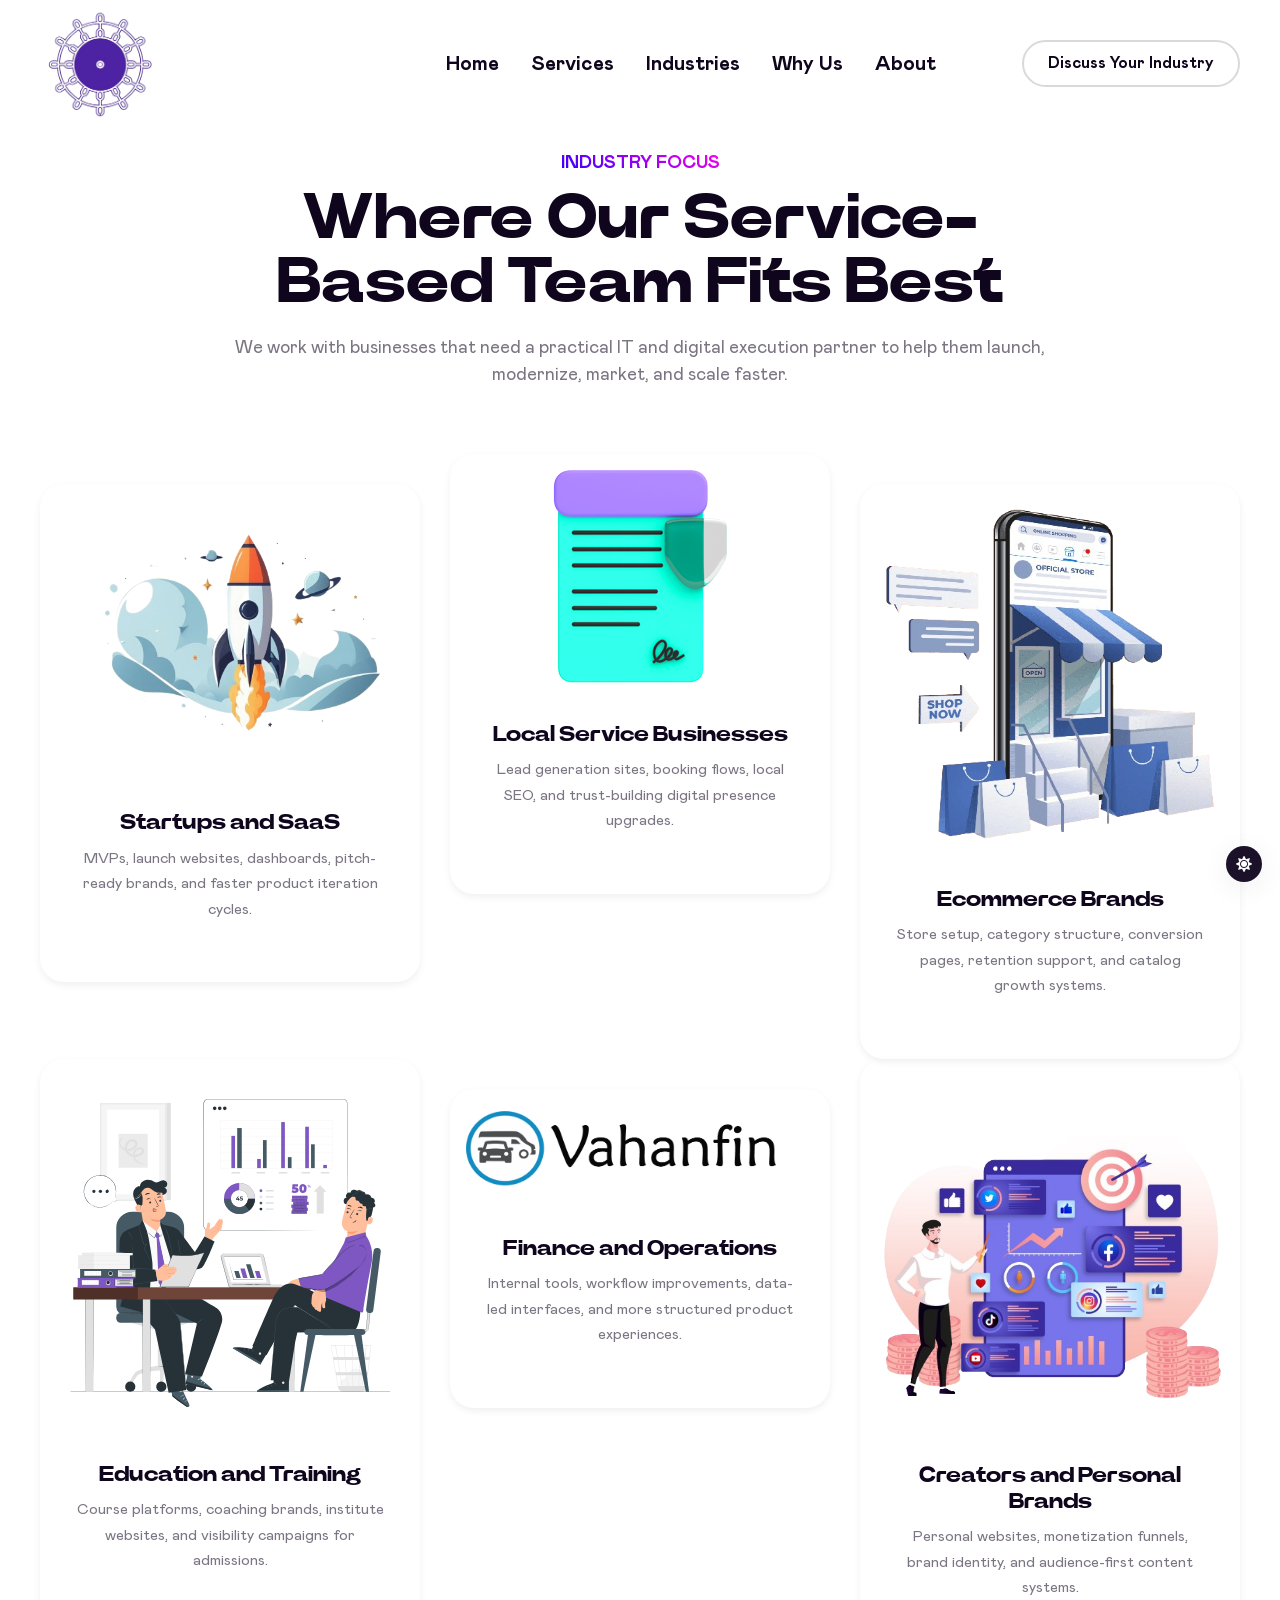
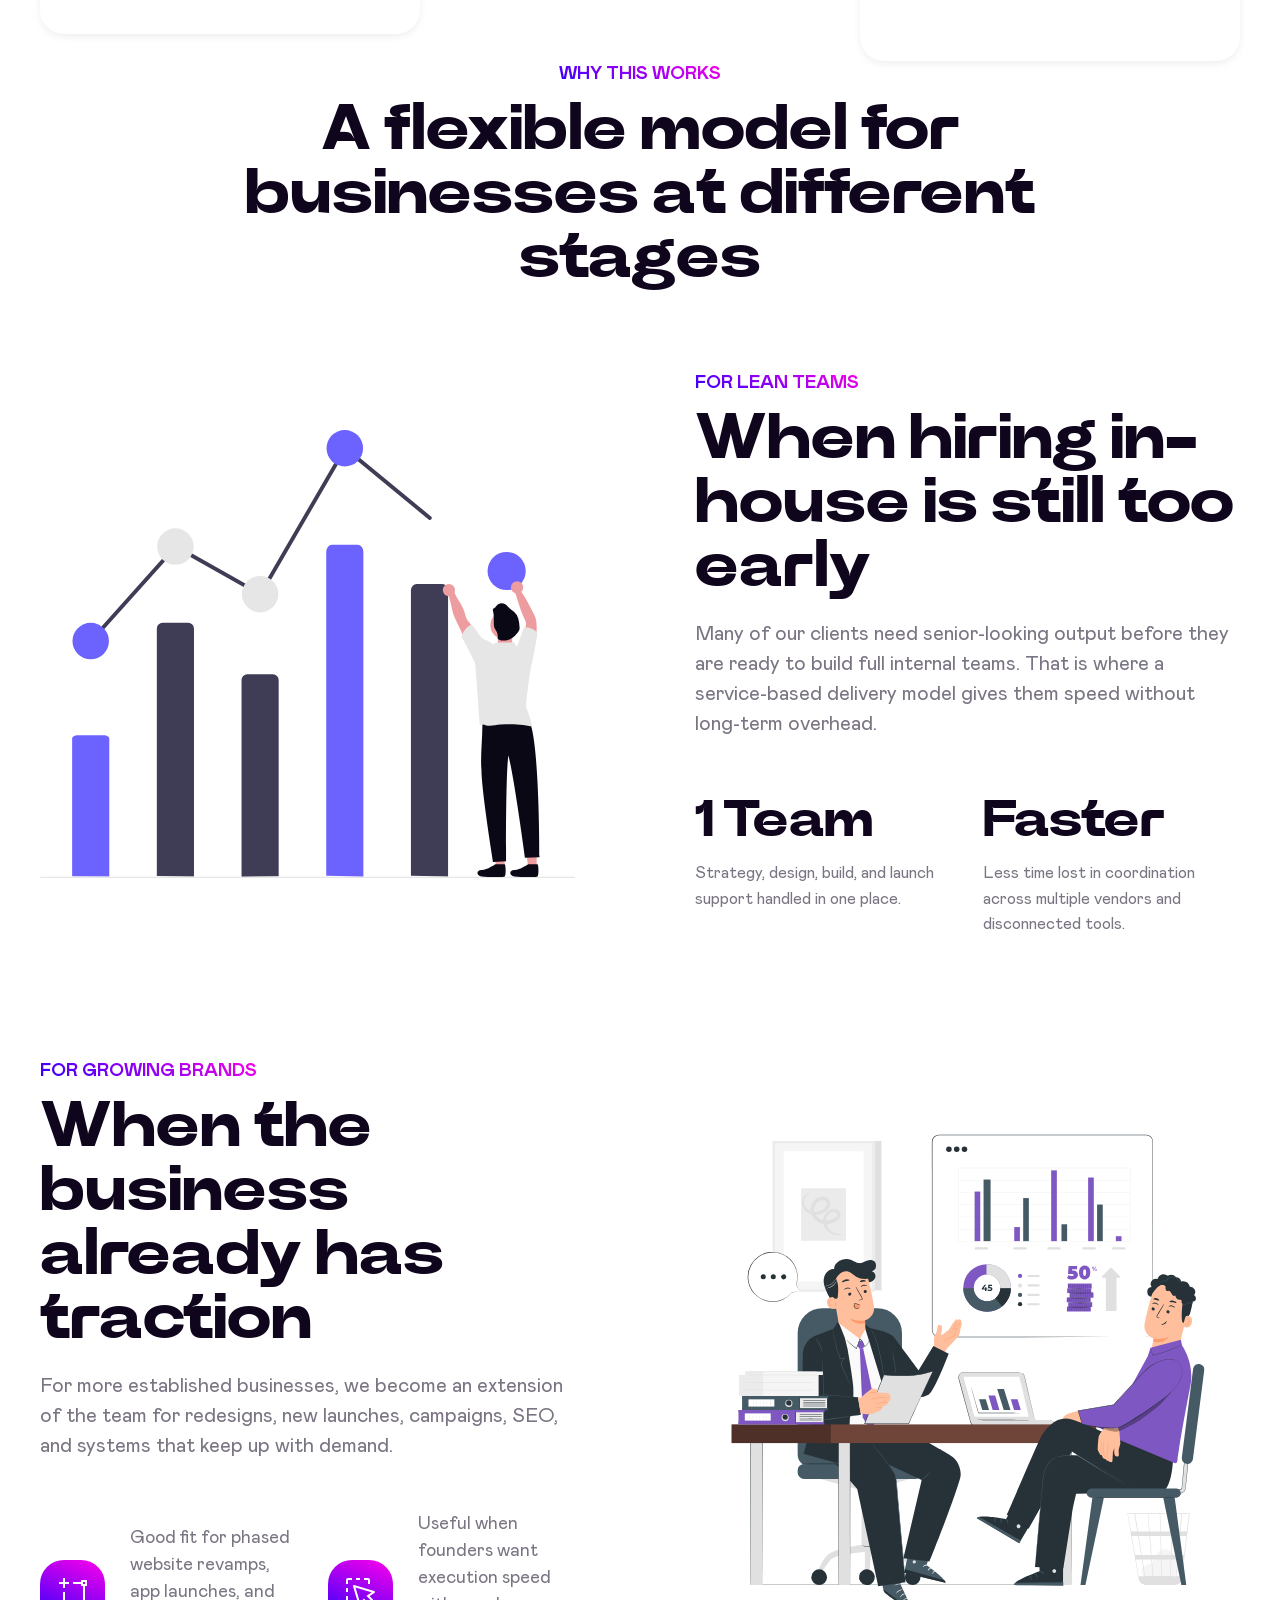
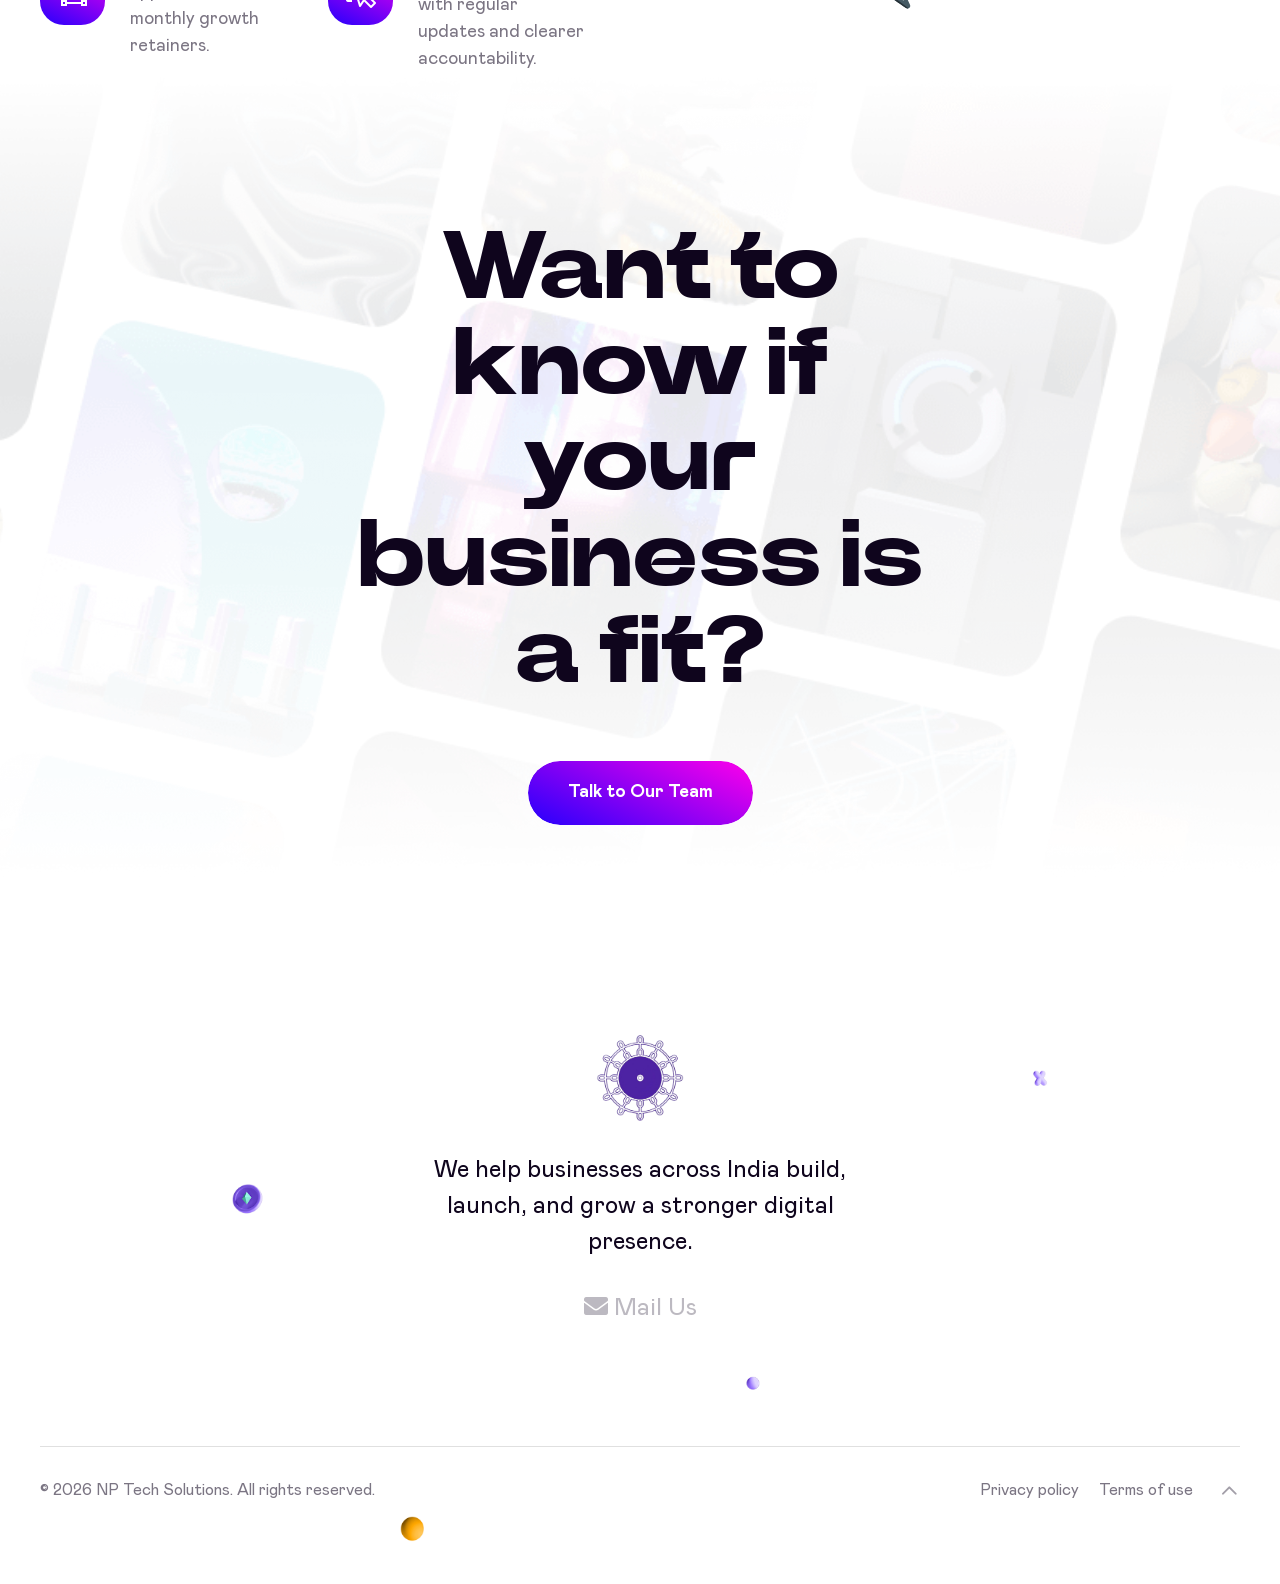
==== commit 1043fd6c: "updated width" ====
--- a/industries/index.html
+++ b/industries/index.html
@@ -134,7 +134,7 @@
                       <li class="header-btn">
                         <a
                           class="btn border-btn"
-                          href="https://api.whatsapp.com/send?phone=8262078879&text=Hi..Infobuzz%20Technologies"
+                          href="https://api.whatsapp.com/send?phone=8262078879&text=Hi..NP%20Tech%20Solutions"
                           target="_blank"
                           rel="nofollow"
                           >Discuss Your Industry</a
@@ -426,7 +426,7 @@
                 <div class="cta__content text-center">
                   <h2 class="title">Want to know if your business is a fit?</h2>
                   <a
-                    href="https://api.whatsapp.com/send?phone=8262078879&text=Hi..Infobuzz%20Technologies"
+                    href="https://api.whatsapp.com/send?phone=8262078879&text=Hi..NP%20Tech%20Solutions"
                     target="_blank"
                     rel="nofollow"
                     class="btn gradient-btn"
@@ -493,7 +493,7 @@
                                     ><img
                                       decoding="async"
                                       src="/img/nplogo.png"
-                                      width="200"
+                                      width="100"
                                       alt="Logo"
                                   /></a>
                                 </div>
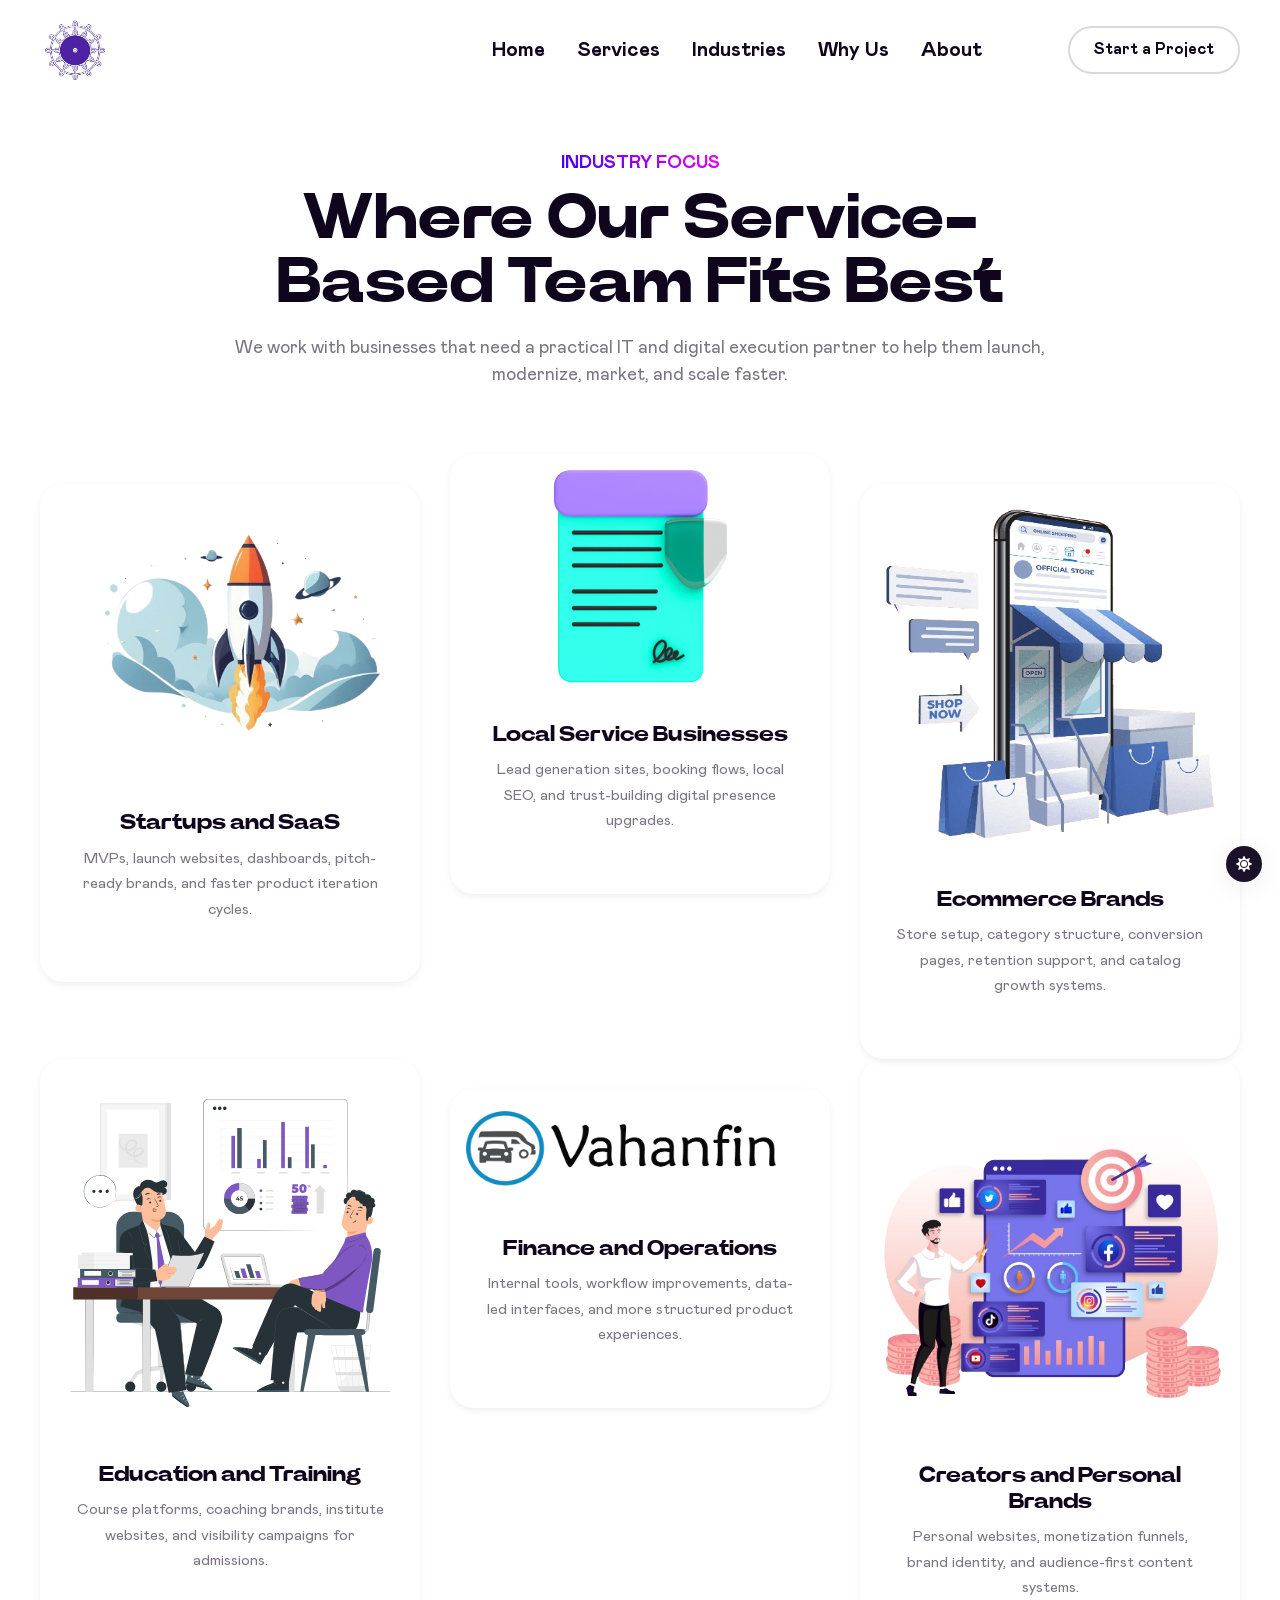
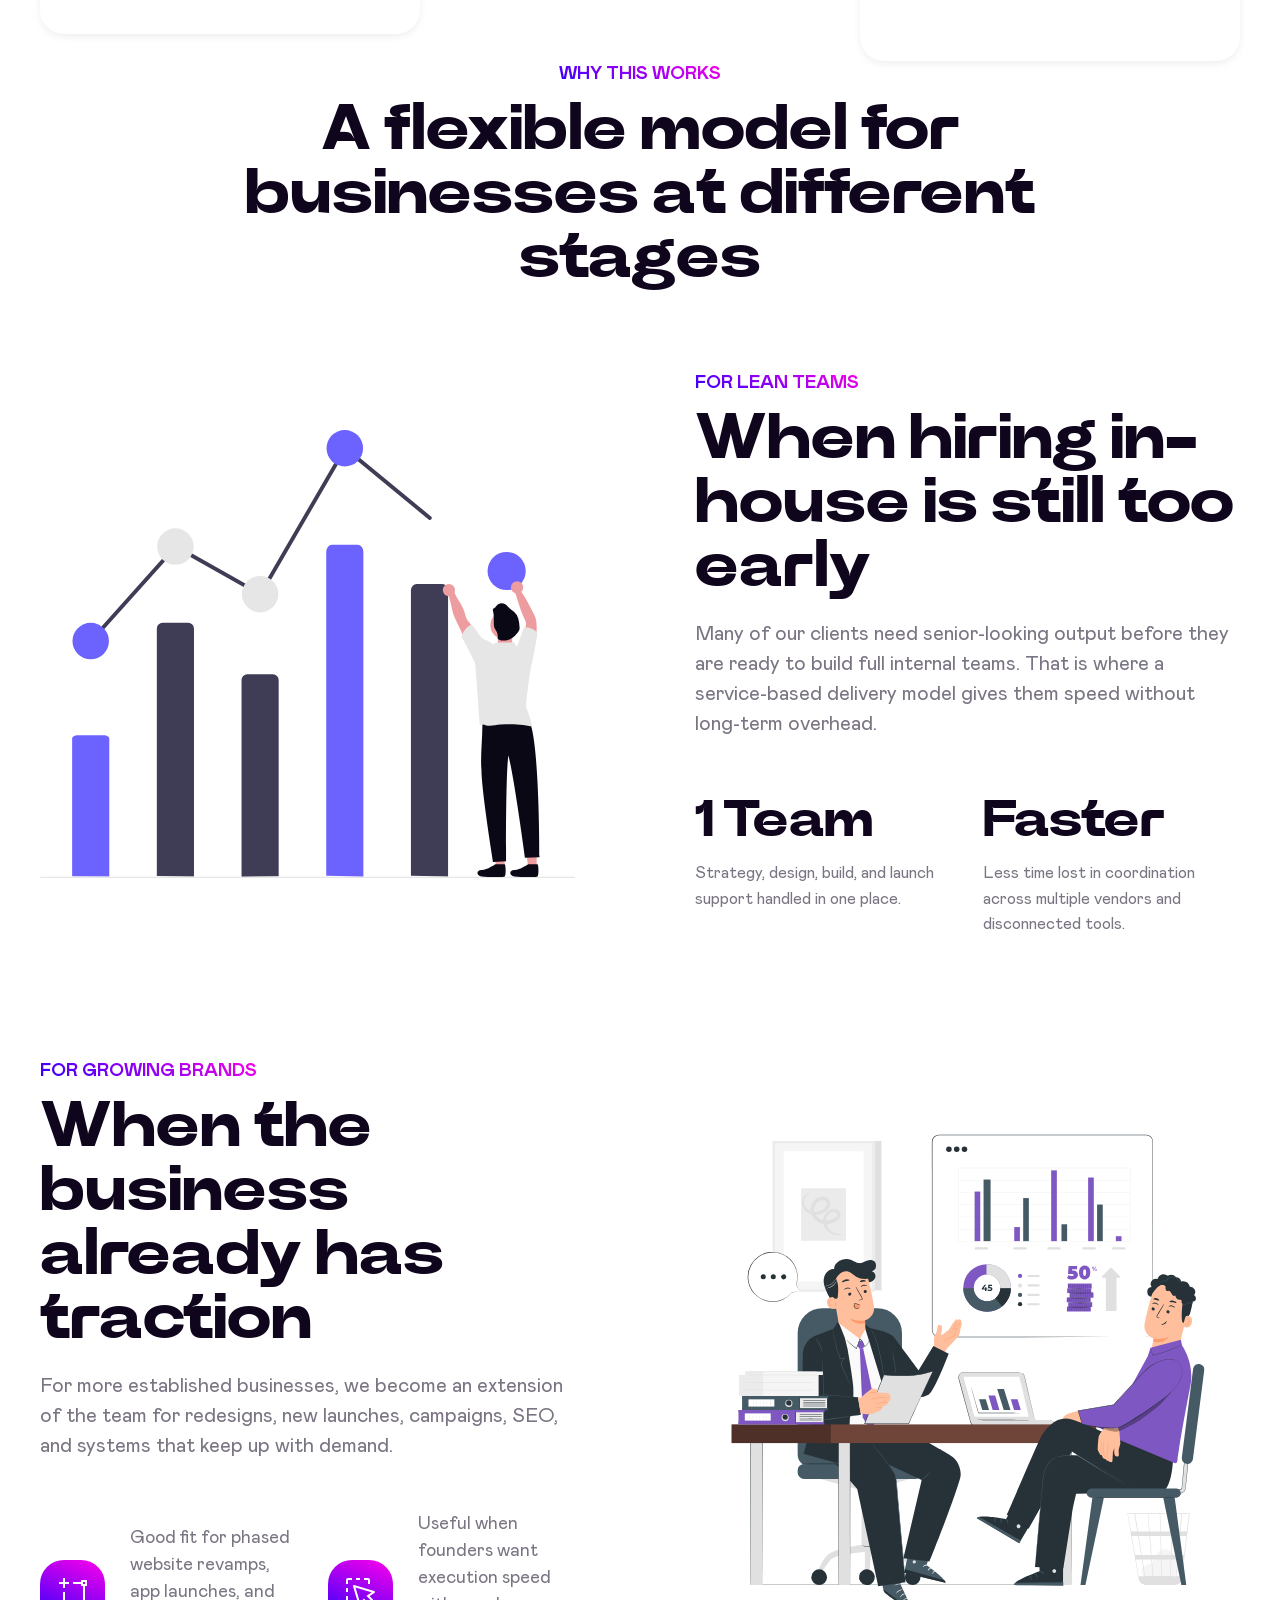
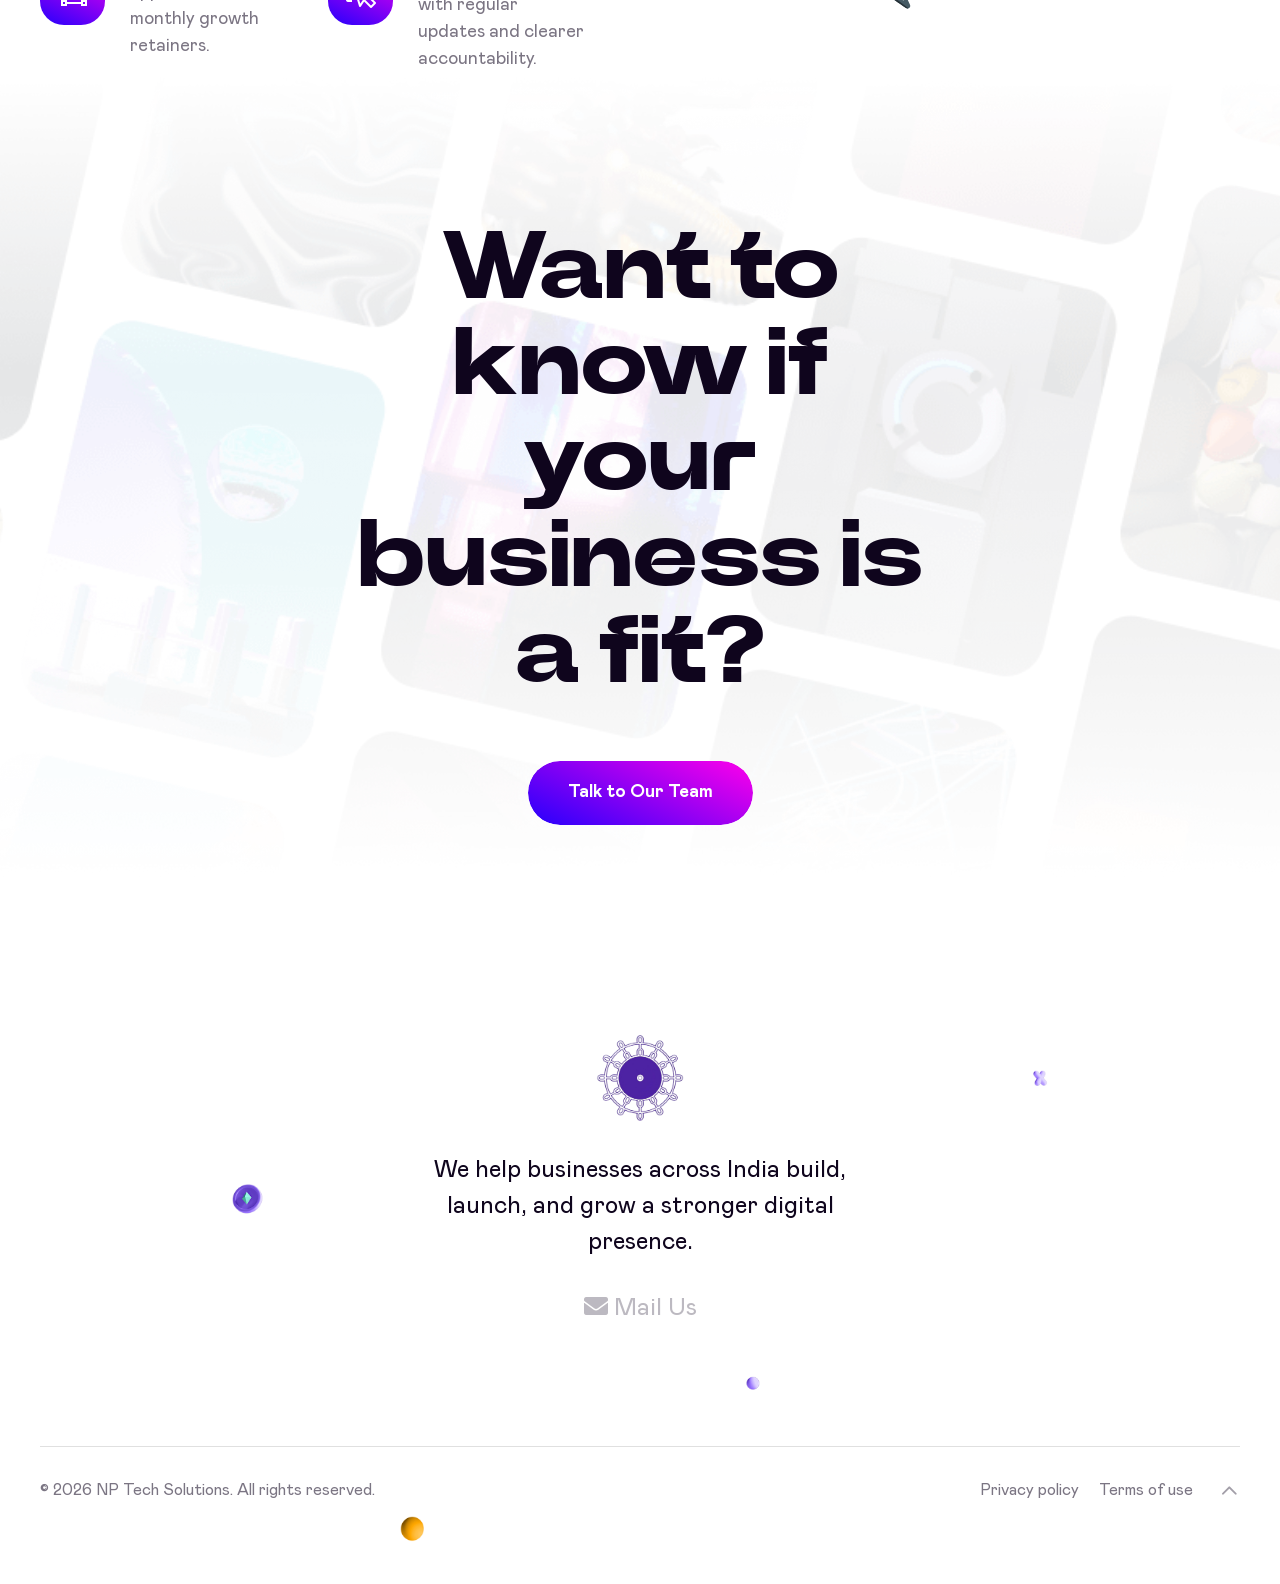
==== commit a5009b19: "updated teh icons" ====
--- a/industries/index.html
+++ b/industries/index.html
@@ -103,30 +103,43 @@
               <div class="tgmenu__wrap">
                 <nav class="tgmenu__nav">
                   <div class="logo">
-                    <a class="light-logo" href="/index.html"
-                      ><img
+                    <a class="light-logo" href="/index.html">
+                      <img
                         src="/img/nplogo.png"
-                        style="max-width: 120px"
+                        style="max-width: 70px"
                         alt="Logo"
-                    /></a>
-                    <a class="dark-logo" href="/index.html"
-                      ><img
+                      />
+                    </a>
+                    <a class="dark-logo" href="/index.html">
+                      <img
                         src="/img/nplogo.png"
-                        style="max-width: 120px"
+                        style="max-width: 70px"
                         alt="Logo"
-                    /></a>
+                      />
+                    </a>
                   </div>
                   <div
                     class="tgmenu__navbar-wrap tgmenu__main-menu d-none d-lg-flex"
                   >
                     <ul class="navigation">
-                      <li><a href="/index.html">Home</a></li>
-                      <li><a href="/services/">Services</a></li>
-                      <li><a href="/industries/">Industries</a></li>
-                      <li><a href="/index.html#WhyUs">Why Us</a></li>
-                      <li><a href="/index.html#About">About</a></li>
-
-                      <!-- <li><a href="/internships/">Internships</a></li> -->
+                      <li>
+                        <a href="/index.html">Home</a>
+                      </li>
+                      <li>
+                        <a href="/services/">Services</a>
+                      </li>
+                      <li>
+                        <a href="/industries/">Industries</a>
+                      </li>
+                      <li>
+                        <a href="/index.html#WhyUs">Why Us</a>
+                      </li>
+                      <li>
+                        <a href="/index.html#About">About</a>
+                      </li>
+                      <!-- <li>
+                                                        <a href="/internships/">Internships</a>
+                                                    </li> -->
                     </ul>
                   </div>
                   <div class="tgmenu__action">
@@ -137,7 +150,7 @@
                           href="https://api.whatsapp.com/send?phone=8262078879&text=Hi..NP%20Tech%20Solutions"
                           target="_blank"
                           rel="nofollow"
-                          >Discuss Your Industry</a
+                          >Start a Project</a
                         >
                       </li>
                     </ul>
@@ -146,37 +159,53 @@
               </div>
               <div class="tgmobile__menu">
                 <nav class="tgmobile__menu-box">
-                  <div class="close-btn"><i class="flaticon-close-1"></i></div>
+                  <div class="close-btn">
+                    <i class="flaticon-close-1"></i>
+                  </div>
                   <div class="nav-logo">
-                    <a class="light-logo" href="/index.html"
-                      ><img
+                    <a class="light-logo" href="/index.html">
+                      <img
                         src="/img/nplogo.png"
-                        style="max-width: 120px"
+                        style="max-width: 70px"
                         alt="Logo"
-                    /></a>
-                    <a class="dark-logo" href="/index.html"
-                      ><img
+                      />
+                    </a>
+                    <a class="dark-logo" href="/index.html">
+                      <img
                         src="/img/nplogo.png"
-                        style="max-width: 120px"
+                        style="max-width: 70px"
                         alt="Logo"
-                    /></a>
+                      />
+                    </a>
                   </div>
                   <div class="tgmobile__menu-outer">
                     <ul class="navigation">
-                      <li><a href="/index.html">Home</a></li>
-                      <li><a href="/services/">Services</a></li>
-                      <li><a href="/industries/">Industries</a></li>
-                      <li><a href="/index.html#WhyUs">Why Us</a></li>
-                      <li><a href="/index.html#About">About</a></li>
-                      <li><a href="/internships/">Internships</a></li>
+                      <li>
+                        <a href="/index.html">Home</a>
+                      </li>
+                      <li>
+                        <a href="/services/">Services</a>
+                      </li>
+                      <li>
+                        <a href="/industries/">Industries</a>
+                      </li>
+                      <li>
+                        <a href="/index.html#WhyUs">Why Us</a>
+                      </li>
+                      <li>
+                        <a href="/index.html#About">About</a>
+                      </li>
+                      <li>
+                        <a href="/internships/">Internships</a>
+                      </li>
                     </ul>
                   </div>
                   <div class="social-links">
                     <ul class="clearfix">
                       <li>
-                        <a href="mailto:contact@infobuzz.in" target="_blank"
-                          ><i class="fa fa-envelope"></i
-                        ></a>
+                        <a href="mailto:contact@infobuzz.in" target="_blank">
+                          <i class="fa fa-envelope"></i>
+                        </a>
                       </li>
                     </ul>
                   </div>
